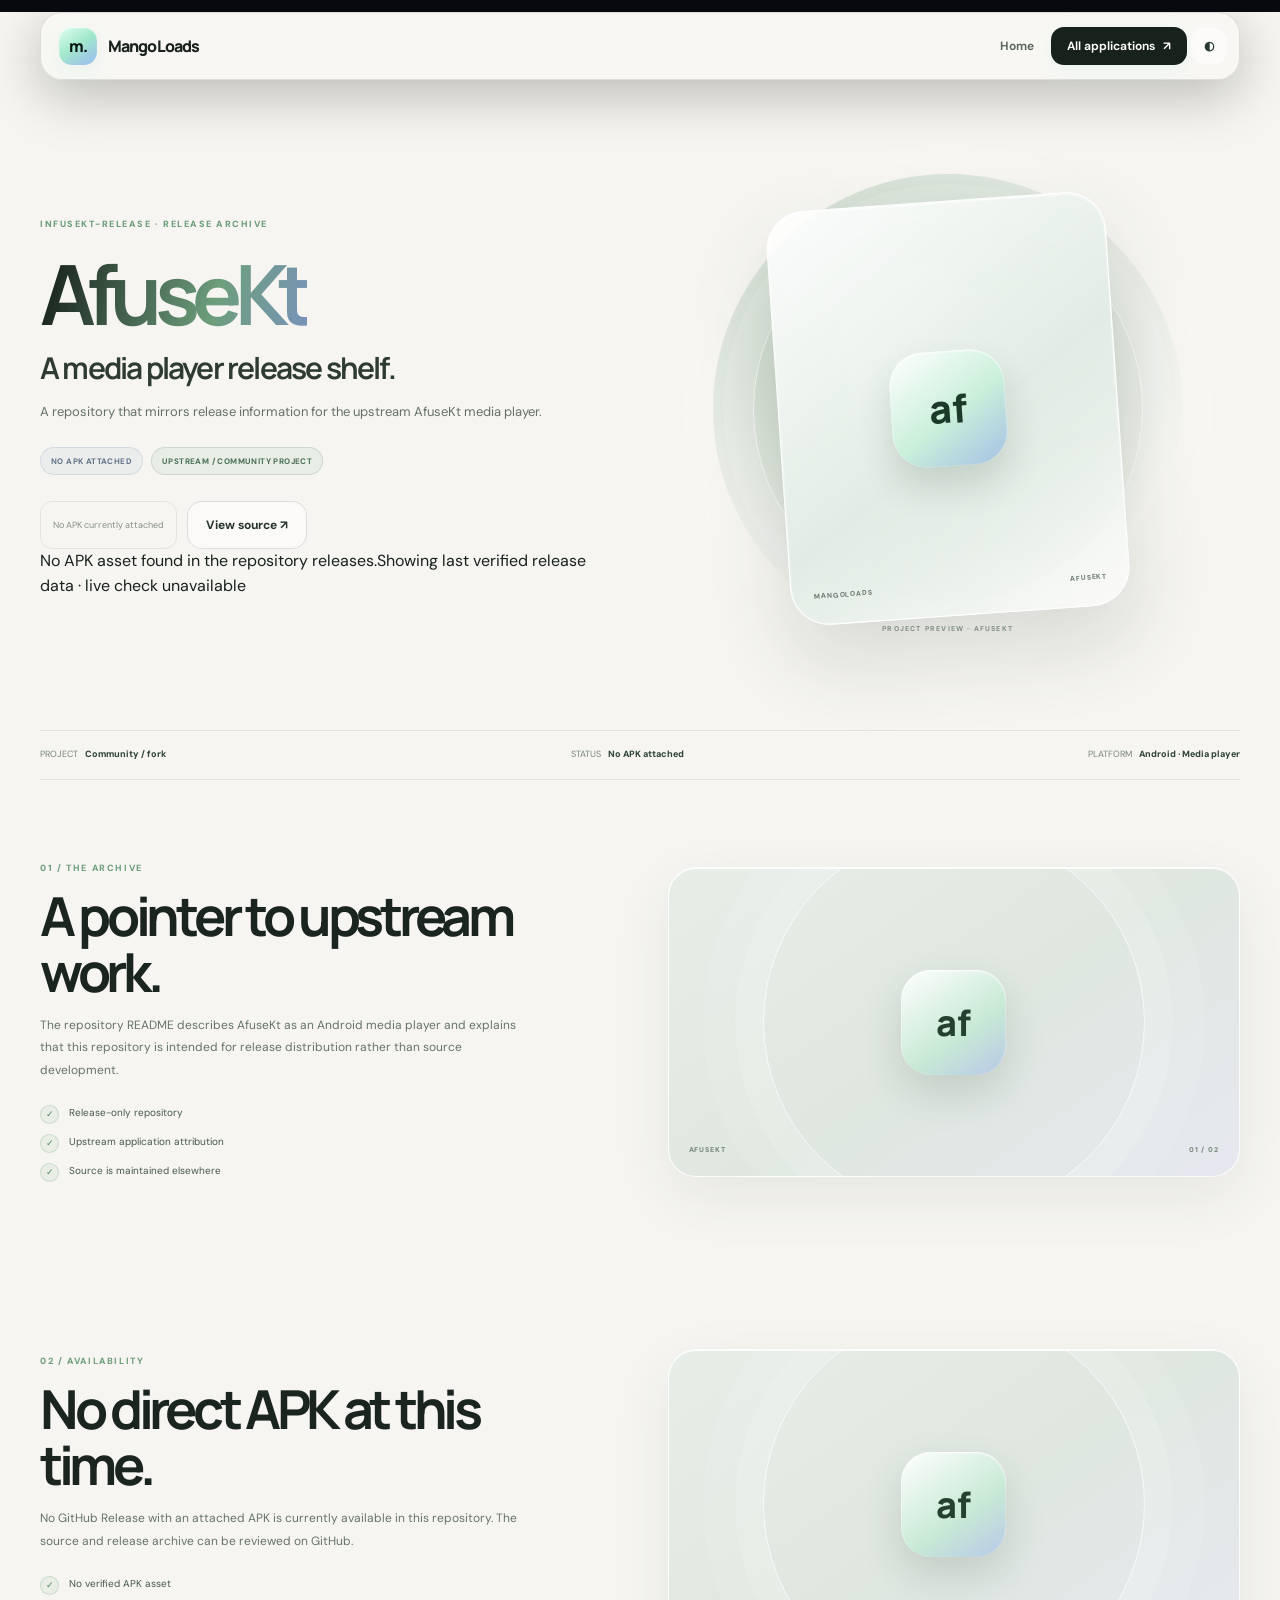
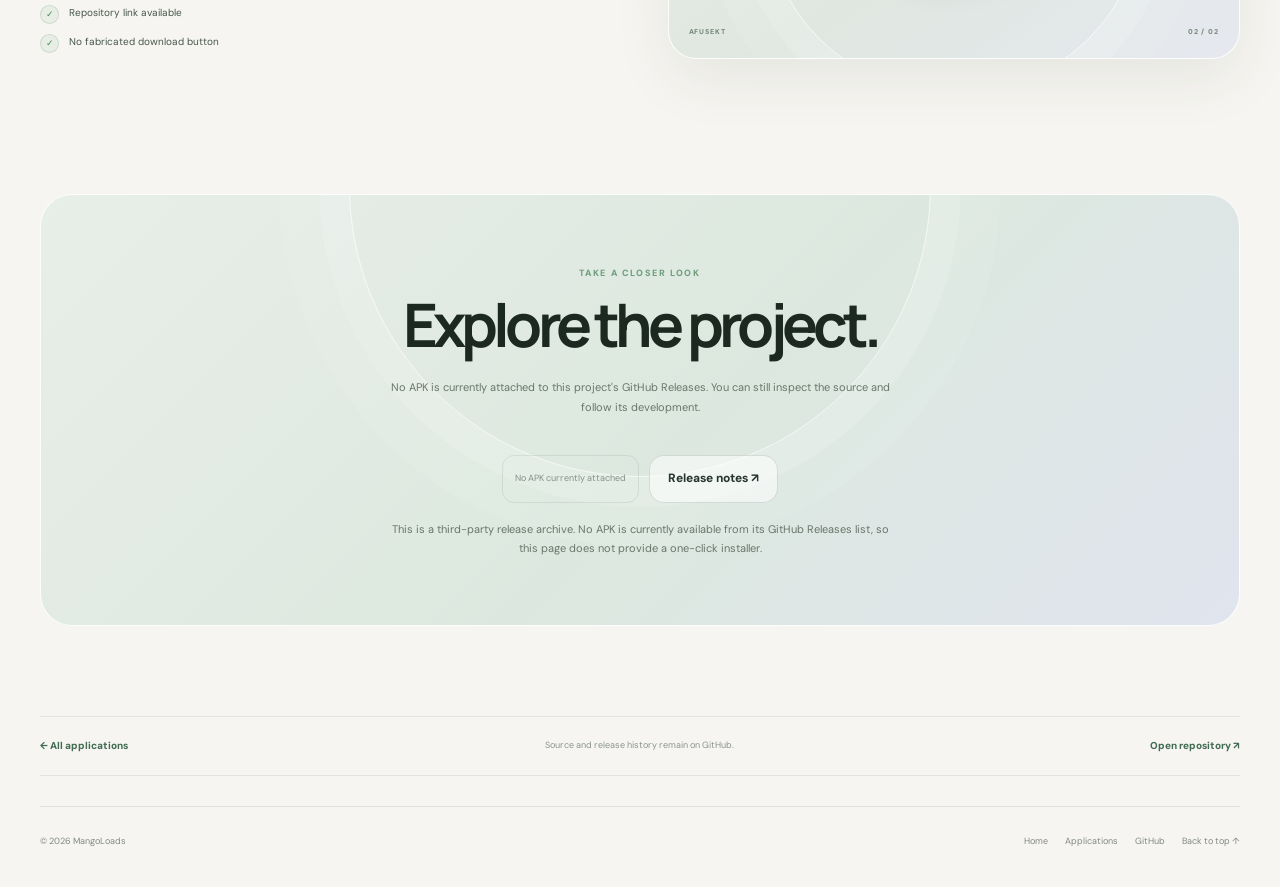
==== apps/afusekt/index.html @ df71a205 "Add dedicated AfuseKt product page" ====
<!doctype html>
<html lang="en">
<head>
  <meta charset="utf-8">
  <meta name="viewport" content="width=device-width, initial-scale=1, viewport-fit=cover">
  <meta name="theme-color" content="#f5f4f0">
  <meta name="description" content="A media player release shelf. This repository is a release-only archive; its README states that it does not contain application source code. No APK asset is currently attached to a GitHub Release in this repository.">
  <meta property="og:type" content="website">
  <meta property="og:title" content="AfuseKt — MangoLoads">
  <meta property="og:description" content="A media player release shelf.">
  <title>AfuseKt — MangoLoads</title>
  <link rel="icon" type="image/svg+xml" href="../../favicon.svg">
  <link rel="stylesheet" href="../../styles.css">
</head>
<body class="product-page" data-app="afusekt">
  <header class="topbar">
    <a class="brand" href="../../index.html" aria-label="MangoLoads home">
      <span class="brand-mark">m.</span><span class="brand-name">MangoLoads</span>
    </a>
    <nav class="nav" aria-label="Main navigation">
      <a href="../../index.html">Home</a>
      <a href="../../downloads.html" class="nav-cta">All applications <span aria-hidden="true">↗</span></a>
      <button class="theme-toggle" type="button" data-theme-toggle aria-label="Switch colour theme" title="Switch colour theme">◐</button>
    </nav>
  </header>

  <main class="container" id="top">
    <section class="product-hero" id="productHero" aria-live="polite">
      <div class="product-hero-copy">
        <div class="product-kicker">MANGOLOADS · APPLICATION</div>
        <h1>AfuseKt</h1>
        <p class="product-intro">Loading application details…</p>
      </div>
      <div class="product-hero-media"><div class="product-halo"></div><div class="product-art"><div class="product-art-symbol">af</div></div></div>
    </section>
    <div class="product-strip" id="productStrip"></div>
    <div id="productFeatures"></div>
    <section class="product-final" id="productFinal"><div class="kicker">MANGOLOADS</div><h2>Loading release details…</h2></section>
    <div class="product-more" id="productMore"></div>
  </main>

  <footer class="container footer">
    <span>© <span data-year></span> MangoLoads</span>
    <div class="footer-links"><a href="../../index.html">Home</a><a href="../../downloads.html">Applications</a><a href="https://github.com/Batmancpu" target="_blank" rel="noopener noreferrer">GitHub</a><a href="#top">Back to top ↑</a></div>
  </footer>
  <script src="../../site.js" defer></script>
  <script src="../../product-page.js" defer></script>
</body>
</html>
---- styles.css ----
@import url('https://fonts.googleapis.com/css2?family=DM+Sans:wght@400;500;600;700&family=Manrope:wght@400;500;600;700;800&display=swap');

:root {
  color-scheme: dark;
  --bg: #080a0f;
  --bg-2: #0c1018;
  --surface: rgba(255,255,255,.055);
  --surface-2: rgba(255,255,255,.085);
  --surface-3: rgba(255,255,255,.12);
  --stroke: rgba(255,255,255,.13);
  --stroke-soft: rgba(255,255,255,.075);
  --text: #f4f5f7;
  --muted: #a1a8b5;
  --subtle: #748092;
  --mint: #a8ebcf;
  --mint-2: #d6f8e9;
  --blue: #a8c3ff;
  --orange: #f3be83;
  --danger: #ffbdad;
  --radius: 28px;
  --max: 1200px;
  --shadow: 0 30px 100px rgba(0,0,0,.35);
  font-family: "DM Sans", -apple-system, BlinkMacSystemFont, "Segoe UI", sans-serif;
}
* { box-sizing: border-box; }
html { scroll-behavior: smooth; scroll-padding-top: 100px; background: var(--bg); }
body {
  margin: 0; min-width: 320px; color: var(--text); line-height: 1.55;
  background:
    radial-gradient(900px 720px at 85% -12%, rgba(104,131,210,.16), transparent 70%),
    radial-gradient(900px 620px at -18% 24%, rgba(98,198,164,.105), transparent 68%),
    radial-gradient(500px 450px at 94% 75%, rgba(139,104,185,.075), transparent 74%),
    linear-gradient(180deg,#090c13 0%,#080a0f 54%,#0b0e15 100%);
  -webkit-font-smoothing: antialiased; overflow-x: hidden;
}
body::before {
  content:""; position:fixed; inset:0; pointer-events:none; z-index:-1; opacity:.18;
  background-image:linear-gradient(rgba(255,255,255,.026) 1px,transparent 1px),linear-gradient(90deg,rgba(255,255,255,.026) 1px,transparent 1px);
  background-size:80px 80px; mask-image:linear-gradient(to bottom,#000,transparent 76%);
}
a { color:inherit; text-decoration:none; }
button,input { font:inherit; }
button { color:inherit; }
img { display:block; max-width:100%; }
.container { width:min(var(--max),calc(100% - 64px)); margin-inline:auto; }
.display, h1, h2, h3, .brand, .stat-number { font-family:"Manrope","DM Sans",sans-serif; }
.topbar {
  position:sticky; top:12px; z-index:30; width:min(var(--max),calc(100% - 32px)); min-height:68px;
  margin:12px auto 0; padding:10px 12px 10px 18px; display:flex; align-items:center; justify-content:space-between; gap:20px;
  border:1px solid rgba(255,255,255,.15); border-radius:22px;
  background:rgba(12,15,22,.74); backdrop-filter:blur(28px) saturate(155%); -webkit-backdrop-filter:blur(28px) saturate(155%);
  box-shadow:0 14px 55px rgba(0,0,0,.25);
}
.brand { display:inline-flex; align-items:center; gap:11px; min-width:0; font-weight:800; letter-spacing:-.055em; }
.brand-mark {
  display:grid; place-items:center; width:38px; height:38px; border-radius:13px; color:#0a1712; font-size:16px; font-weight:900;
  background:linear-gradient(145deg,#e3fff2 0%,#a1e8ca 48%,#9bb8f5 100%);
  box-shadow:inset 0 1px 1px rgba(255,255,255,.9),0 7px 23px rgba(130,221,186,.16);
}
.brand-name { font-size:16px; white-space:nowrap; }
.brand-name span { color:var(--muted); font:500 11px "DM Sans",sans-serif; letter-spacing:.02em; margin-left:4px; }
.nav { display:flex; align-items:center; gap:4px; }
.nav a,.nav button {
  display:inline-flex; align-items:center; justify-content:center; gap:8px; border:0; background:transparent;
  color:#aeb5c2; padding:10px 13px; border-radius:13px; font-size:12px; font-weight:650; cursor:pointer; transition:.2s ease;
}
.nav a:hover,.nav button:hover { color:var(--text); background:rgba(255,255,255,.07); }
.nav .nav-cta { color:#09140f; background:linear-gradient(120deg,#d6f9e7,#a5dcf2); padding-inline:16px; box-shadow:0 6px 20px rgba(139,221,192,.13); }
.nav .nav-cta:hover { color:#07110d; filter:brightness(1.06); }
.nav svg,.button svg { width:15px; height:15px; flex:0 0 auto; }
.menu-toggle { display:none !important; }

.eyebrow { display:inline-flex; align-items:center; gap:10px; color:#c5f4df; font-size:10px; font-weight:750; letter-spacing:.18em; text-transform:uppercase; }
.eyebrow::before { content:""; width:7px; height:7px; border-radius:50%; background:#a8ebcf; box-shadow:0 0 18px rgba(168,235,207,.8); }
.hero { display:grid; grid-template-columns:1fr .92fr; gap:35px; align-items:center; padding:116px 0 78px; min-height:660px; }
.hero-copy { position:relative; z-index:2; }
.hero h1 { margin:22px 0 22px; max-width:760px; font-size:clamp(58px,7.1vw,96px); line-height:.99; letter-spacing:-.082em; font-weight:700; }
.gradient-text { color:transparent; background:linear-gradient(105deg,#f5f8fa 2%,#c4f4dc 48%,#a7bfff 93%); -webkit-background-clip:text; background-clip:text; }
.hero-lede { max-width:560px; margin:0; color:var(--muted); font-size:clamp(15px,1.4vw,18px); line-height:1.8; }
.hero-lede strong { color:#eef4f2; font-weight:650; }
.hero-actions { display:flex; flex-wrap:wrap; gap:11px; margin-top:30px; }
.button {
  display:inline-flex; align-items:center; justify-content:center; gap:10px; min-height:48px; padding:0 18px;
  border:1px solid var(--stroke); border-radius:15px; color:var(--text); background:rgba(255,255,255,.055);
  font-size:12px; font-weight:750; transition:transform .22s ease,background .22s ease,border-color .22s ease,filter .22s ease;
}
.button:hover { transform:translateY(-2px); background:rgba(255,255,255,.105); border-color:rgba(255,255,255,.23); }
.button.primary { color:#0a1712; border-color:transparent; background:linear-gradient(120deg,#d8f8e8,#a5dff1); box-shadow:0 9px 30px rgba(134,224,191,.15); }
.button.primary:hover { filter:brightness(1.06); color:#07120d; }
.button.subtle { background:transparent; }
.hero-footnote { display:flex; align-items:center; flex-wrap:wrap; gap:12px; margin-top:32px; color:var(--subtle); font-size:10px; letter-spacing:.015em; }
.hero-footnote i { width:3px; height:3px; border-radius:50%; background:#758397; }

.hero-stage { position:relative; min-height:485px; display:grid; place-items:center; isolation:isolate; perspective:1000px; }
.stage-glow { position:absolute; width:430px; height:430px; border-radius:50%; filter:blur(3px); background:radial-gradient(circle at 38% 34%,rgba(207,255,236,.35),rgba(113,168,218,.16) 38%,rgba(96,111,201,.03) 70%,transparent 76%); }
.stage-glow::after { content:""; position:absolute; inset:60px; border-radius:50%; border:1px solid rgba(211,255,237,.11); box-shadow:0 0 0 35px rgba(211,255,237,.025),0 0 0 70px rgba(211,255,237,.018); }
.device {
  position:relative; width:270px; height:430px; border-radius:39px; padding:9px; transform:rotateY(-13deg) rotateX(4deg) rotateZ(-4deg);
  border:1px solid rgba(255,255,255,.34); background:linear-gradient(145deg,rgba(255,255,255,.34),rgba(255,255,255,.055) 36%,rgba(154,188,239,.14));
  box-shadow:inset 0 1px 1px rgba(255,255,255,.55),inset 0 -1px 2px rgba(255,255,255,.08),0 35px 85px rgba(0,0,0,.47),0 0 65px rgba(131,193,190,.12);
  backdrop-filter:blur(22px); -webkit-backdrop-filter:blur(22px);
  animation:device-float 9s ease-in-out infinite;
}
.device::before { content:""; position:absolute; inset:1px; border-radius:38px; background:linear-gradient(118deg,rgba(255,255,255,.26),transparent 25%,transparent 70%,rgba(167,196,255,.14)); pointer-events:none; }
.device-screen {
  position:relative; height:100%; overflow:hidden; padding:26px 16px 17px; border-radius:31px;
  background:linear-gradient(155deg,rgba(17,26,31,.96),rgba(12,17,27,.96) 55%,rgba(16,27,37,.96));
  border:1px solid rgba(255,255,255,.11);
}
.device-island { position:absolute; top:9px; left:50%; translate:-50% 0; width:74px; height:18px; border-radius:20px; background:#05080c; box-shadow:inset 0 1px 2px rgba(255,255,255,.1); }
.device-status { display:flex; justify-content:space-between; color:#b6c5bf; font-size:8px; font-weight:700; margin-top:4px; }
.app-top { display:flex; align-items:center; justify-content:space-between; margin-top:19px; }
.app-wordmark { display:flex; align-items:center; gap:7px; color:#ecf8f2; font:800 12px "Manrope",sans-serif; letter-spacing:-.04em; }
.app-wordmark i { width:22px; height:22px; display:grid; place-items:center; border-radius:7px; background:linear-gradient(135deg,#c9f5df,#7dbda9); color:#102019; font-style:normal; font-size:10px; }
.app-avatar { width:23px; height:23px; border:1px solid rgba(255,255,255,.25); border-radius:50%; background:linear-gradient(135deg,#c2e7d6,#7a8bb7); }
.app-date { margin-top:22px; color:#91d9ba; font-size:7px; font-weight:800; letter-spacing:.16em; text-transform:uppercase; }
.app-headline { max-width:210px; margin-top:7px; color:#f3f6f5; font:700 25px/1.07 "Manrope",sans-serif; letter-spacing:-.065em; }
.app-subline { margin-top:9px; color:#9eabb4; font-size:8px; }
.app-tabs { display:flex; gap:6px; margin-top:17px; border-bottom:1px solid rgba(255,255,255,.10); padding-bottom:10px; }
.app-tabs span { padding:5px 8px; border-radius:7px; color:#839197; font-size:7px; }
.app-tabs span:first-child { color:#d4f6e5; background:rgba(140,222,184,.12); }
.story { display:flex; gap:10px; margin-top:13px; padding:9px; border:1px solid rgba(255,255,255,.075); border-radius:12px; background:rgba(255,255,255,.035); }
.story-art { width:56px; height:54px; flex:0 0 56px; border-radius:8px; background:linear-gradient(145deg,#b2e9d2,#6589b8); position:relative; overflow:hidden; }
.story-art::before { content:""; position:absolute; width:80px; height:80px; border-radius:50%; border:8px solid rgba(255,255,255,.23); left:13px; top:6px; }
.story-art.blue { background:linear-gradient(145deg,#9bb8f2,#3c526e); }
.story-art.ochre { background:linear-gradient(145deg,#f1c38c,#926a53); }
.story-content { flex:1; min-width:0; padding-top:2px; }
.story-tag { color:#96d7b7; font-size:6px; font-weight:800; letter-spacing:.12em; text-transform:uppercase; }
.story-line { height:5px; width:95%; margin-top:8px; border-radius:8px; background:rgba(255,255,255,.36); }
.story-line.sm { width:62%; margin-top:5px; background:rgba(255,255,255,.14); }
.app-bottom { position:absolute; bottom:13px; left:16px; right:16px; display:flex; justify-content:space-around; padding:9px 4px; border:1px solid rgba(255,255,255,.13); border-radius:15px; background:rgba(255,255,255,.075); backdrop-filter:blur(16px); }
.app-bottom span { width:16px; height:4px; border-radius:10px; background:rgba(255,255,255,.3); }
.app-bottom span:first-child { background:#b9f3d6; width:21px; }
.floating-glass {
  position:absolute; border:1px solid rgba(255,255,255,.2); border-radius:20px;
  background:linear-gradient(145deg,rgba(255,255,255,.18),rgba(255,255,255,.045) 60%,rgba(152,182,240,.08));
  backdrop-filter:blur(24px) saturate(150%); -webkit-backdrop-filter:blur(24px) saturate(150%);
  box-shadow:inset 0 1px 1px rgba(255,255,255,.32),0 20px 55px rgba(0,0,0,.28);
}
.float-card { top:78px; right:0; width:150px; padding:15px; transform:rotate(8deg); animation:float-slow 8s ease-in-out infinite; }
.float-label { color:#c5f4df; font-size:8px; font-weight:800; letter-spacing:.14em; text-transform:uppercase; }
.float-card b { display:block; margin-top:10px; font:700 16px "Manrope",sans-serif; letter-spacing:-.05em; }
.float-card small { display:block; color:#a6b0bd; font-size:8px; margin-top:4px; }
.float-orbs { display:flex; gap:5px; margin-top:14px; }
.float-orbs i { width:22px; height:22px; border-radius:8px; background:linear-gradient(145deg,#e1fff1,#77bda7); box-shadow:inset 0 1px 1px white; }
.float-orbs i:nth-child(2) { background:linear-gradient(145deg,#e3eaff,#829cdb); }
.float-orbs i:nth-child(3) { background:linear-gradient(145deg,#ffe2c1,#ce9b71); }
.float-chip { bottom:64px; left:0; padding:13px 15px; transform:rotate(-9deg); display:flex; align-items:center; gap:10px; animation:float-slow 9s ease-in-out infinite reverse; }
.float-chip i { width:28px; height:28px; display:grid; place-items:center; border-radius:10px; background:linear-gradient(135deg,#d7f9e7,#9fc0f1); color:#0a1712; font-style:normal; font-size:12px; }
.float-chip span { display:block; color:#ecf5f0; font-size:9px; font-weight:750; }
.float-chip small { display:block; color:#9eaab9; font-size:7px; margin-top:2px; }
@keyframes device-float { 0%,100%{translate:0 0;transform:rotateY(-13deg) rotateX(4deg) rotateZ(-4deg)} 50%{translate:0 -12px;transform:rotateY(-10deg) rotateX(2deg) rotateZ(-2deg)} }
@keyframes float-slow { 0%,100%{translate:0 0} 50%{translate:0 -10px} }

.proof-strip { display:grid; grid-template-columns:repeat(4,1fr); gap:10px; padding:18px 0 92px; border-top:1px solid var(--stroke-soft); }
.proof { padding:14px 17px; border-right:1px solid var(--stroke-soft); }
.proof:last-child { border-right:0; }
.proof strong { display:block; font:700 25px "Manrope",sans-serif; letter-spacing:-.065em; }
.proof span { display:block; color:var(--subtle); margin-top:4px; font-size:10px; }

.section { margin:0 0 112px; }
.section-head { display:flex; align-items:end; justify-content:space-between; gap:28px; margin-bottom:28px; }
.kicker { color:#a7e9cb; font-size:9px; font-weight:800; letter-spacing:.18em; text-transform:uppercase; }
.section h2 { margin:9px 0 0; font-size:clamp(32px,4.2vw,50px); line-height:1.05; letter-spacing:-.07em; font-weight:700; }
.section-intro { max-width:430px; color:var(--muted); margin:0; font-size:12px; line-height:1.8; }

.feature-panel {
  position:relative; overflow:hidden; display:grid; grid-template-columns:1fr .94fr; align-items:center; gap:35px;
  padding:clamp(28px,4.5vw,54px); min-height:380px; border:1px solid rgba(189,244,219,.19); border-radius:32px;
  background:radial-gradient(550px 300px at 84% 10%,rgba(91,174,151,.17),transparent 72%),linear-gradient(140deg,rgba(255,255,255,.075),rgba(255,255,255,.022));
  box-shadow:var(--shadow); backdrop-filter:blur(25px); -webkit-backdrop-filter:blur(25px);
}
.feature-panel::after { content:""; position:absolute; right:-190px; bottom:-360px; width:560px; height:560px; border-radius:50%; border:1px solid rgba(198,249,229,.13); box-shadow:0 0 0 38px rgba(198,249,229,.022),0 0 0 80px rgba(198,249,229,.016); pointer-events:none; }
.feature-content { position:relative; z-index:1; }
.pill { display:inline-flex; align-items:center; gap:8px; padding:7px 10px; border:1px solid rgba(164,237,203,.2); border-radius:99px; color:#c7f5df; background:rgba(164,237,203,.09); font-size:9px; font-weight:800; letter-spacing:.1em; text-transform:uppercase; }
.feature-content h3 { margin:19px 0 10px; font:700 clamp(38px,5vw,58px)/.98 "Manrope",sans-serif; letter-spacing:-.08em; }
.feature-content p { max-width:500px; color:var(--muted); font-size:13px; line-height:1.85; }
.feature-points { display:flex; flex-wrap:wrap; gap:8px; margin:20px 0 24px; }
.feature-points span { padding:7px 9px; border:1px solid var(--stroke-soft); border-radius:9px; color:#c0c9d4; background:rgba(255,255,255,.035); font-size:9px; }
.feature-visual { position:relative; display:grid; place-items:center; min-height:280px; }
.news-window {
  position:relative; width:min(350px,100%); min-height:240px; padding:19px; border:1px solid rgba(255,255,255,.21);
  border-radius:22px; background:linear-gradient(145deg,rgba(245,255,249,.16),rgba(255,255,255,.045) 55%,rgba(144,174,239,.08));
  box-shadow:inset 0 1px 1px rgba(255,255,255,.35),0 27px 65px rgba(0,0,0,.28); backdrop-filter:blur(26px) saturate(160%);
  transform:rotate(4deg);
}
.news-window::before { content:""; position:absolute; inset:1px; border-radius:21px; pointer-events:none; background:linear-gradient(125deg,rgba(255,255,255,.18),transparent 32%); }
.news-window-top { position:relative; display:flex; align-items:center; justify-content:space-between; color:#e9f6ef; font:750 10px "Manrope",sans-serif; }
.news-window-top span { color:#9cdec0; font-size:8px; letter-spacing:.12em; text-transform:uppercase; }
.news-window-head { margin-top:25px; font:700 26px/1.05 "Manrope",sans-serif; letter-spacing:-.06em; }
.news-window-sub { margin-top:7px; color:#9eabb5; font-size:8px; }
.news-entry { display:flex; gap:10px; align-items:center; margin-top:17px; padding-top:12px; border-top:1px solid rgba(255,255,255,.1); }
.news-entry-art { width:54px; height:47px; flex:0 0 auto; border-radius:10px; background:linear-gradient(145deg,#c1edd6,#6488ad); }
.news-entry-art.b { background:linear-gradient(145deg,#c6d7ff,#667aaf); }
.news-entry-copy { flex:1; }
.news-entry-copy b { display:block; width:95%; height:6px; border-radius:6px; background:rgba(255,255,255,.35); }
.news-entry-copy b + b { width:62%; margin-top:6px; background:rgba(255,255,255,.16); }
.news-window-foot { display:flex; justify-content:space-between; color:#91a09c; margin-top:15px; font-size:7px; }

.project-toolbar { display:flex; justify-content:space-between; align-items:center; gap:16px; margin:0 0 18px; }
.filter-row { display:flex; flex-wrap:wrap; gap:7px; }
.filter {
  min-height:34px; padding:0 12px; border:1px solid var(--stroke-soft); border-radius:99px; color:var(--muted);
  background:rgba(255,255,255,.025); font-size:10px; font-weight:700; cursor:pointer; transition:.2s ease;
}
.filter:hover { color:var(--text); border-color:var(--stroke); }
.filter.active { color:#d2f8e5; background:rgba(166,237,202,.12); border-color:rgba(166,237,202,.28); }
.search { position:relative; width:min(260px,100%); }
.search svg { position:absolute; left:12px; top:50%; translate:0 -50%; width:14px; height:14px; color:var(--subtle); }
.search input { width:100%; height:36px; padding:0 12px 0 35px; border:1px solid var(--stroke-soft); border-radius:12px; outline:none; background:rgba(255,255,255,.035); color:var(--text); font-size:10px; }
.search input:focus { border-color:rgba(166,237,202,.45); box-shadow:0 0 0 3px rgba(166,237,202,.07); }
.search input::placeholder { color:#778294; }
.projects-grid { display:grid; grid-template-columns:repeat(3,minmax(0,1fr)); gap:13px; }
.project-card {
  min-width:0; overflow:hidden; border:1px solid var(--stroke-soft); border-radius:22px; background:linear-gradient(145deg,rgba(255,255,255,.06),rgba(255,255,255,.023));
  box-shadow:0 17px 48px rgba(0,0,0,.14); transition:transform .25s ease,border-color .25s ease,background .25s ease;
}
.project-card:hover { transform:translateY(-5px); border-color:rgba(202,243,224,.23); background:linear-gradient(145deg,rgba(255,255,255,.09),rgba(255,255,255,.03)); }
.project-media { position:relative; height:175px; overflow:hidden; background:radial-gradient(240px 150px at 70% 20%,rgba(147,194,177,.2),transparent 80%),linear-gradient(135deg,#17232a,#111722); }
.project-media img { width:100%; height:100%; object-fit:cover; object-position:center 23%; opacity:.88; transition:transform .5s ease,opacity .35s ease; }
.project-card:hover .project-media img { transform:scale(1.035); opacity:1; }
.project-media::after { content:""; position:absolute; inset:0; pointer-events:none; background:linear-gradient(180deg,rgba(8,10,15,.05),rgba(8,10,15,.35)); }
.project-media.clean { display:grid; place-items:center; }
.project-symbol { display:grid; place-items:center; width:88px; height:88px; border-radius:28px; font:800 28px "Manrope",sans-serif; color:#0a1712; background:linear-gradient(145deg,#e0fff0,#8bd4bd 56%,#9ab8f2); box-shadow:inset 0 1px 2px rgba(255,255,255,.8),0 18px 48px rgba(0,0,0,.3); transform:rotate(-8deg); }
.project-media.clean.blue .project-symbol { background:linear-gradient(145deg,#e0eaff,#a5bff3 58%,#c8d7ff); }
.project-media.clean.amber .project-symbol { background:linear-gradient(145deg,#fff0cb,#efbd7e 56%,#e99f8a); }
.project-media.clean.violet .project-symbol { background:linear-gradient(145deg,#f1e5ff,#b7a7ed 56%,#8396d1); }
.project-media.clean::before { content:""; position:absolute; width:170px; height:170px; border-radius:50%; border:1px solid rgba(255,255,255,.15); box-shadow:0 0 0 24px rgba(255,255,255,.035); }
.project-body { padding:18px 18px 16px; }
.project-meta { display:flex; justify-content:space-between; align-items:center; gap:10px; color:var(--subtle); font-size:8px; font-weight:800; letter-spacing:.1em; text-transform:uppercase; }
.project-type { padding:5px 8px; border:1px solid var(--stroke-soft); border-radius:99px; color:#b8c3d1; background:rgba(255,255,255,.035); font-size:8px; letter-spacing:.025em; white-space:nowrap; }
.project-type.original { color:#baf0d5; border-color:rgba(156,224,190,.2); background:rgba(156,224,190,.075); }
.project-body h3 { margin:10px 0 7px; font:700 19px "Manrope",sans-serif; letter-spacing:-.055em; }
.project-body p { min-height:58px; margin:0; color:var(--muted); font-size:10px; line-height:1.75; }
.project-bottom { display:flex; justify-content:space-between; align-items:center; gap:12px; padding-top:13px; margin-top:14px; border-top:1px solid var(--stroke-soft); }
.project-bottom a { color:#d4eee1; font-size:10px; font-weight:750; }
.project-bottom a:hover { color:#baf0d5; }
.project-bottom .source-link { color:var(--subtle); font-weight:600; }
.empty-state { display:none; padding:36px; text-align:center; border:1px dashed var(--stroke); border-radius:18px; color:var(--muted); font-size:12px; }

.download-callout { position:relative; overflow:hidden; padding:clamp(28px,5vw,56px); border:1px solid rgba(190,238,218,.2); border-radius:30px; background:radial-gradient(650px 330px at 85% 0%,rgba(95,175,147,.16),transparent 68%),linear-gradient(120deg,rgba(255,255,255,.075),rgba(255,255,255,.025)); }
.download-callout::after { content:""; position:absolute; width:250px; height:250px; right:8%; top:-155px; border:1px solid rgba(212,252,235,.19); border-radius:50%; box-shadow:0 0 0 23px rgba(212,252,235,.03),0 0 0 50px rgba(212,252,235,.018); }
.download-callout-inner { position:relative; z-index:1; display:flex; align-items:center; justify-content:space-between; gap:24px; }
.download-callout h2 { max-width:620px; margin:10px 0 10px; font:700 clamp(32px,4.4vw,51px)/1.02 "Manrope",sans-serif; letter-spacing:-.075em; }
.download-callout p { max-width:550px; margin:0; color:var(--muted); font-size:12px; line-height:1.8; }
.callout-actions { display:flex; flex-wrap:wrap; gap:9px; }

.principles { display:grid; grid-template-columns:repeat(3,1fr); gap:12px; }
.principle { padding:23px; border:1px solid var(--stroke-soft); border-radius:20px; background:rgba(255,255,255,.028); }
.principle-icon { display:grid; place-items:center; width:35px; height:35px; margin-bottom:16px; border:1px solid rgba(169,236,206,.17); border-radius:12px; color:#c4f2dc; background:rgba(169,236,206,.085); }
.principle h3 { margin:0 0 8px; font:700 14px "Manrope",sans-serif; letter-spacing:-.03em; }
.principle p { margin:0; color:var(--muted); font-size:10px; line-height:1.8; }

.about-card { display:flex; align-items:center; justify-content:space-between; gap:22px; padding:24px; border:1px solid var(--stroke); border-radius:22px; background:linear-gradient(125deg,rgba(255,255,255,.06),rgba(255,255,255,.02)); }
.about-person { display:flex; align-items:center; gap:15px; }
.avatar { width:52px; height:52px; border:1px solid var(--stroke); border-radius:17px; }
.about-person h3 { margin:0; font:700 16px "Manrope",sans-serif; letter-spacing:-.04em; }
.about-person p { margin:4px 0 0; color:var(--muted); font-size:10px; }

.footer { display:flex; align-items:center; justify-content:space-between; gap:20px; padding:28px 0 38px; border-top:1px solid var(--stroke-soft); color:var(--subtle); font-size:9px; }
.footer-links { display:flex; gap:17px; flex-wrap:wrap; }
.footer a:hover { color:var(--text); }
.notice { border:1px solid rgba(238,192,136,.22); border-radius:16px; padding:14px 16px; color:#c5b5a2; background:rgba(238,192,136,.06); font-size:10px; line-height:1.7; }
.fade-up { opacity:0; transform:translateY(18px); transition:opacity .65s ease,transform .65s cubic-bezier(.2,.7,.2,1); }
.fade-up.visible { opacity:1; transform:translateY(0); }
.page-hero { padding:92px 0 48px; }
.page-hero h1 { max-width:880px; margin:18px 0 15px; font:700 clamp(48px,6.5vw,82px)/.99 "Manrope",sans-serif; letter-spacing:-.08em; }
.page-hero p { max-width:670px; margin:0; color:var(--muted); font-size:15px; line-height:1.8; }
.page-meta { display:flex; gap:10px; flex-wrap:wrap; margin-top:23px; }
.meta-pill { border:1px solid var(--stroke-soft); border-radius:99px; padding:7px 10px; color:#b6c0cf; background:rgba(255,255,255,.035); font-size:9px; font-weight:750; }
.download-tools { display:flex; justify-content:space-between; align-items:center; gap:16px; margin:15px 0 19px; }
.download-grid { display:grid; grid-template-columns:repeat(2,minmax(0,1fr)); gap:13px; }
.download-card { position:relative; min-width:0; overflow:hidden; padding:21px; border:1px solid var(--stroke-soft); border-radius:22px; background:linear-gradient(145deg,rgba(255,255,255,.065),rgba(255,255,255,.025)); box-shadow:0 16px 42px rgba(0,0,0,.13); transition:transform .22s ease,border-color .22s ease; }
.download-card:hover { transform:translateY(-3px); border-color:rgba(204,240,222,.22); }
.download-head { display:flex; align-items:flex-start; gap:13px; }
.download-icon { display:grid; place-items:center; flex:0 0 48px; width:48px; height:48px; overflow:hidden; border:1px solid rgba(255,255,255,.2); border-radius:15px; color:#0b1711; background:linear-gradient(145deg,#dfffee,#89d2b6 60%,#9bb8f2); font:800 16px "Manrope",sans-serif; }
.download-icon img { width:100%; height:100%; object-fit:cover; }
.download-heading { min-width:0; flex:1; }
.download-heading h2 { margin:0; font:700 19px/1.15 "Manrope",sans-serif; letter-spacing:-.055em; }
.download-heading p { margin:4px 0 0; color:var(--muted); font-size:9px; line-height:1.55; }
.release-badge { padding:6px 8px; border:1px solid var(--stroke-soft); border-radius:99px; color:#b8c3d2; background:rgba(255,255,255,.035); font-size:8px; font-weight:800; letter-spacing:.06em; text-transform:uppercase; white-space:nowrap; }
.release-badge.preview { color:#f2c99e; border-color:rgba(238,192,136,.22); background:rgba(238,192,136,.08); }
.release-badge.stable { color:#b9f0d5; border-color:rgba(156,224,190,.2); background:rgba(156,224,190,.075); }
.download-description { min-height:50px; margin:16px 0 14px; color:var(--muted); font-size:10px; line-height:1.75; }
.release-info { display:flex; flex-wrap:wrap; gap:7px 12px; padding:11px 0; border-top:1px solid var(--stroke-soft); border-bottom:1px solid var(--stroke-soft); color:var(--subtle); font-size:8px; }
.release-info strong { color:#d4e0dc; font-weight:700; }
.download-actions { display:flex; align-items:center; gap:9px; margin-top:15px; }
.download-actions .button { min-height:39px; padding-inline:13px; border-radius:12px; font-size:10px; }
.download-actions .button svg { width:13px; height:13px; }
.text-link { color:#bddecf; font-size:9px; font-weight:700; }
.text-link:hover { color:#dcf8e8; }
.download-unavailable { display:inline-flex; align-items:center; min-height:39px; padding:0 12px; border:1px solid var(--stroke-soft); border-radius:12px; color:var(--subtle); font-size:9px; }
.download-disclaimer { margin:18px 0 70px; }
.data-status { color:var(--subtle); font-size:9px; }
.no-results { display:none; padding:40px; text-align:center; border:1px dashed var(--stroke); border-radius:20px; color:var(--muted); }

.theme-toggle { display:inline-flex; align-items:center; justify-content:center; width:36px; height:36px; border:1px solid var(--stroke-soft); border-radius:12px; background:rgba(255,255,255,.045); color:#d4e9df; cursor:pointer; }
body.light {
  color-scheme:light; --bg:#eef2f5; --bg-2:#f4f6f8; --text:#17232d; --muted:#586878; --subtle:#738193;
  --surface:rgba(255,255,255,.5); --surface-2:rgba(255,255,255,.7); --stroke:rgba(34,50,66,.14); --stroke-soft:rgba(34,50,66,.09); --shadow:0 28px 80px rgba(35,56,75,.12);
  background:radial-gradient(850px 680px at 85% -12%,rgba(117,157,221,.18),transparent 68%),radial-gradient(850px 600px at -18% 24%,rgba(103,199,164,.15),transparent 68%),linear-gradient(180deg,#f4f7f8,#eaf0f3);
}
body.light::before { opacity:.38; background-image:linear-gradient(rgba(34,50,66,.045) 1px,transparent 1px),linear-gradient(90deg,rgba(34,50,66,.045) 1px,transparent 1px); }
body.light .topbar { background:rgba(247,250,252,.78); }
body.light .hero-lede strong { color:#263b49; }
body.light .gradient-text { background-image:linear-gradient(105deg,#18242d 2%,#398367 48%,#5479bd 93%); }
body.light .feature-panel,body.light .project-card,body.light .principle,body.light .about-card,body.light .download-card,body.light .download-callout { background:linear-gradient(140deg,rgba(255,255,255,.78),rgba(255,255,255,.38)); }
body.light .feature-content p,body.light .project-body p,body.light .download-description { color:#586878; }
body.light .project-body h3,body.light .principle h3,body.light .download-heading h2,body.light .about-person h3 { color:#17232d; }
body.light .project-bottom a,body.light .text-link { color:#3b7460; }
body.light .project-bottom .source-link { color:#738193; }
body.light .project-type { color:#586878; }
body.light .project-type.original { color:#36715a; }
body.light .filter { color:#586878; }
body.light .filter.active { color:#286448; }
body.light .search input { color:#17232d; background:rgba(255,255,255,.65); }
body.light .button { color:#17232d; background:rgba(255,255,255,.57); }
body.light .button.primary { color:#0a1712; }
body.light .device-screen { background:linear-gradient(155deg,#1b2a2c,#111c27 55%,#182c39); }
body.light .nav a { color:#586878; }
body.light .nav .nav-cta { color:#0a1712; }
body.light .pill { color:#36715a; }
body.light .kicker { color:#3e8068; }
body.light .eyebrow { color:#35765c; }
body.light .notice { color:#775f45; }
body.light .download-heading p { color:#586878; }
body.light .release-info strong { color:#263b49; }
body.light .release-badge.stable { color:#36715a; }

@media (max-width: 920px) {
  .hero { grid-template-columns:1fr .8fr; gap:8px; min-height:600px; }
  .hero h1 { font-size:clamp(55px,7.7vw,79px); }
  .hero-stage { min-height:420px; }
  .device { width:235px; height:390px; }
  .float-card { right:-7px; }
  .projects-grid { grid-template-columns:repeat(2,minmax(0,1fr)); }
  .feature-panel { grid-template-columns:1fr .8fr; }
}
@media (max-width: 680px) {
  html { scroll-padding-top:82px; }
  .container { width:calc(100% - 34px); }
  .topbar { top:7px; width:calc(100% - 16px); min-height:58px; margin-top:7px; padding:8px 9px 8px 12px; border-radius:18px; }
  .brand-mark { width:34px; height:34px; border-radius:11px; }
  .brand-name { font-size:15px; }
  .brand-name span { font-size:9px; }
  .nav { gap:1px; }
  .nav a:not(.nav-cta) { display:none; }
  .nav .nav-cta { min-height:37px; padding:0 12px; font-size:10px; }
  .theme-toggle { width:34px; height:34px; }
  .hero { display:flex; flex-direction:column; align-items:stretch; gap:0; padding:70px 0 32px; min-height:0; }
  .hero h1 { font-size:clamp(52px,14vw,78px); margin:18px 0 17px; }
  .hero-lede { font-size:14px; }
  .hero-actions { margin-top:22px; }
  .button { min-height:44px; padding-inline:14px; font-size:11px; }
  .hero-footnote { margin-top:21px; gap:9px; font-size:9px; }
  .hero-stage { min-height:365px; margin:4px -8px 0; }
  .stage-glow { width:320px; height:320px; }
  .device { width:214px; height:343px; padding:7px; border-radius:32px; }
  .device-screen { border-radius:25px; padding:23px 13px 14px; }
  .device-island { width:64px; height:15px; }
  .app-headline { font-size:21px; }
  .story { margin-top:10px; padding:7px; }
  .story-art { width:46px; height:43px; flex-basis:46px; }
  .float-card { top:52px; right:0; width:122px; padding:11px; border-radius:16px; }
  .float-card b { font-size:13px; }
  .float-chip { bottom:37px; left:0; padding:10px; }
  .proof-strip { grid-template-columns:repeat(2,1fr); padding:15px 0 72px; gap:7px; }
  .proof { padding:12px 13px; }
  .proof:nth-child(2) { border-right:0; }
  .proof strong { font-size:22px; }
  .proof span { font-size:9px; }
  .section { margin-bottom:78px; }
  .section-head { display:block; margin-bottom:21px; }
  .section h2 { font-size:34px; margin-top:8px; }
  .section-intro { margin-top:10px; font-size:11px; }
  .feature-panel { display:flex; flex-direction:column; align-items:stretch; gap:0; padding:24px 20px 15px; border-radius:24px; }
  .feature-content h3 { font-size:42px; }
  .feature-content p { font-size:11px; }
  .feature-visual { min-height:230px; }
  .news-window { width:min(320px,100%); min-height:220px; }
  .project-toolbar { align-items:stretch; flex-direction:column; }
  .filter-row { flex-wrap:nowrap; overflow-x:auto; padding-bottom:3px; }
  .filter { white-space:nowrap; }
  .search { width:100%; }
  .projects-grid { grid-template-columns:1fr; gap:11px; }
  .project-media { height:190px; }
  .project-body p { min-height:0; }
  .download-callout-inner { flex-direction:column; align-items:flex-start; }
  .download-callout h2 { font-size:37px; }
  .principles { grid-template-columns:1fr; gap:9px; }
  .principle { padding:18px; }
  .principle-icon { margin-bottom:12px; }
  .about-card { align-items:flex-start; flex-direction:column; padding:19px; }
  .footer { flex-direction:column; align-items:flex-start; gap:12px; padding-bottom:27px; }
  .page-hero { padding:70px 0 32px; }
  .page-hero h1 { font-size:clamp(49px,13vw,70px); }
  .page-hero p { font-size:13px; }
  .download-tools { align-items:stretch; flex-direction:column; }
  .download-grid { grid-template-columns:1fr; gap:10px; }
  .download-card { padding:18px; }
  .download-description { min-height:0; }
  .download-disclaimer { margin-bottom:55px; }
}
@media (prefers-reduced-motion: reduce) {
  *,*::before,*::after { scroll-behavior:auto !important; animation-duration:.01ms !important; animation-iteration-count:1 !important; transition-duration:.01ms !important; }
  .fade-up { opacity:1; transform:none; }
}


/* ── MangoLoads product-first experience ───────────────────────────── */
body.home-page {
  color-scheme:light;
  --bg:#f4f3ef; --text:#171a1e; --muted:#68717a; --subtle:#858c93;
  --stroke:rgba(30,38,44,.14); --stroke-soft:rgba(30,38,44,.09);
  --mint:#277c5b;
  background:
    radial-gradient(900px 700px at 88% 2%,rgba(186,211,199,.36),transparent 68%),
    radial-gradient(730px 560px at 4% 24%,rgba(231,205,174,.3),transparent 68%),
    linear-gradient(180deg,#f7f6f2 0%,#f1f0eb 50%,#f7f6f3 100%);
}
body.home-page::before { opacity:.12; background-image:linear-gradient(rgba(30,38,44,.075) 1px,transparent 1px),linear-gradient(90deg,rgba(30,38,44,.075) 1px,transparent 1px); }
body.home-page .topbar { background:rgba(249,248,245,.76); border-color:rgba(30,38,44,.12); box-shadow:0 12px 38px rgba(38,47,54,.075); }
body.home-page .brand-name { color:#171a1e; font-weight:800; }
body.home-page .nav a { color:#58616a; }
body.home-page .nav a:hover { color:#171a1e; background:rgba(30,38,44,.055); }
body.home-page .nav .nav-cta { color:#fff; background:#171d20; }
body.home-page .theme-toggle { color:#25332d; border-color:rgba(30,38,44,.12); background:rgba(255,255,255,.54); }
body.home-page .eyebrow { color:#447c62; }
body.home-page .gradient-text { background-image:linear-gradient(105deg,#17211c 5%,#47876a 55%,#6688b6 100%); }
body.home-page .button { color:#253039; background:rgba(255,255,255,.5); border-color:rgba(30,38,44,.14); }
body.home-page .button.primary { color:#fff; background:#17211d; border-color:#17211d; box-shadow:0 8px 22px rgba(23,33,29,.13); }
body.home-page .button.primary:hover { color:#fff; background:#2b4036; }
body.home-page .home-hero { min-height:690px; display:grid; grid-template-columns:1.05fr .95fr; align-items:center; gap:35px; padding-top:90px; padding-bottom:75px; }
.home-hero-copy { position:relative; z-index:2; }
.home-hero h1 { max-width:760px; margin:24px 0 22px; font:700 clamp(60px,7.4vw,100px)/.96 "Manrope","DM Sans",sans-serif; letter-spacing:-.09em; color:#1a2022; }
.home-intro { max-width:530px; color:#647078; font-size:16px; line-height:1.8; }
.home-intro strong { color:#293832; font-weight:700; }
.home-hero-actions { display:flex; flex-wrap:wrap; gap:11px; margin-top:30px; }
.home-hero-art { position:relative; min-height:500px; display:grid; place-items:center; isolation:isolate; }
.home-glow { position:absolute; width:410px; height:410px; border-radius:50%; background:radial-gradient(circle at 35% 32%,rgba(255,255,255,.98),rgba(194,222,206,.62) 32%,rgba(170,184,219,.19) 59%,transparent 73%); filter:blur(2px); }
.mango-glass {
  position:relative; width:260px; height:310px; border-radius:46% 54% 49% 51% / 48% 46% 54% 52%;
  display:grid; place-items:center; transform:rotate(-17deg);
  border:1px solid rgba(255,255,255,.9);
  background:linear-gradient(143deg,rgba(255,255,255,.9),rgba(231,250,238,.52) 27%,rgba(153,198,177,.35) 53%,rgba(134,158,202,.3) 80%,rgba(255,255,255,.62));
  box-shadow:inset 13px 10px 23px rgba(255,255,255,.84),inset -15px -18px 29px rgba(94,124,155,.15),0 43px 100px rgba(67,91,83,.18),0 0 65px rgba(164,203,180,.22);
  backdrop-filter:blur(17px) saturate(160%); -webkit-backdrop-filter:blur(17px) saturate(160%);
  animation:mango-float 9s ease-in-out infinite;
}
.mango-glass::before { content:""; position:absolute; inset:13px; border:1px solid rgba(255,255,255,.68); border-radius:inherit; box-shadow:inset 0 0 24px rgba(255,255,255,.28); }
.mango-glass::after { content:""; position:absolute; width:105px; height:190px; top:16px; left:45px; border-radius:100%; transform:rotate(25deg); background:linear-gradient(180deg,rgba(255,255,255,.6),rgba(255,255,255,0)); filter:blur(8px); }
.mango-shine { position:absolute; right:31px; bottom:42px; width:75px; height:105px; border-radius:100%; transform:rotate(25deg); background:linear-gradient(180deg,rgba(255,255,255,.42),transparent); filter:blur(7px); }
.mango-mark { position:relative; z-index:2; color:#27483a; font:800 79px "Manrope",sans-serif; letter-spacing:-.13em; text-shadow:0 2px 1px rgba(255,255,255,.8),0 12px 26px rgba(40,86,64,.16); transform:rotate(17deg) translateX(-5px); }
.home-float-card { position:absolute; z-index:3; border:1px solid rgba(255,255,255,.83); border-radius:17px; background:rgba(255,255,255,.43); backdrop-filter:blur(22px) saturate(155%); -webkit-backdrop-filter:blur(22px) saturate(155%); box-shadow:0 20px 55px rgba(57,79,68,.1),inset 0 1px rgba(255,255,255,.9); }
.home-float-card span { display:block; color:#658272; font-size:7px; font-weight:800; letter-spacing:.14em; }
.home-float-top { top:71px; right:0; padding:15px 18px; transform:rotate(7deg); animation:float-slow 8s ease-in-out infinite; }
.home-float-top strong { display:block; margin-top:8px; color:#2e4238; font:700 18px/1.05 "Manrope",sans-serif; letter-spacing:-.05em; }
.home-float-bottom { bottom:69px; left:0; display:flex; align-items:center; gap:19px; padding:13px 16px; transform:rotate(-7deg); animation:float-slow 9s ease-in-out infinite reverse; }
.home-float-bottom strong { color:#2b3d34; font:700 13px "Manrope",sans-serif; }
.home-float-bottom i { display:grid; place-items:center; width:28px; height:28px; border-radius:10px; background:linear-gradient(145deg,#e2f7eb,#a2cbb4); color:#315a46; font-style:normal; }
.home-orbit { position:absolute; border:1px solid rgba(91,132,112,.2); border-radius:50%; transform:rotate(-28deg); }
.orbit-a { width:400px; height:230px; }
.orbit-b { width:470px; height:285px; transform:rotate(43deg); border-color:rgba(118,140,174,.16); }
@keyframes mango-float { 0%,100%{translate:0 0;transform:rotate(-17deg)} 50%{translate:0 -13px;transform:rotate(-13deg)} }

.selected-section { padding:33px 0 105px; }
.selected-heading { display:flex; align-items:end; justify-content:space-between; gap:25px; margin-bottom:31px; }
.selected-heading h2 { margin:10px 0 0; color:#1d2525; font:700 clamp(39px,5vw,61px)/.99 "Manrope",sans-serif; letter-spacing:-.08em; }
.selected-heading p { max-width:365px; margin:0 0 5px; color:#69737b; font-size:12px; line-height:1.8; }
body.home-page .kicker { color:#528265; }
.showcase-wrap { position:relative; }
.showcase-controls { display:flex; justify-content:space-between; align-items:center; margin-bottom:13px; }
.showcase-count { display:flex; align-items:center; gap:9px; color:#7c858c; font-size:9px; font-weight:750; letter-spacing:.1em; }
.showcase-count span:first-child { color:#25352c; font-size:12px; }
.showcase-count i { width:22px; height:1px; background:rgba(40,55,47,.28); }
.showcase-arrows { display:flex; gap:7px; }
.showcase-arrows button { width:40px; height:40px; border:1px solid rgba(32,47,39,.14); border-radius:50%; background:rgba(255,255,255,.55); color:#26382f; font-size:18px; cursor:pointer; transition:.2s ease; }
.showcase-arrows button:hover { background:#202c27; color:#fff; border-color:#202c27; }
.showcase-viewport { overflow:hidden; border-radius:31px; outline:none; touch-action:pan-y pinch-zoom; }
.showcase-viewport:focus-visible { box-shadow:0 0 0 3px rgba(64,126,94,.28); }
.showcase-track { display:flex; transition:transform .65s cubic-bezier(.22,.72,.2,1); will-change:transform; }
.showcase-slide { position:relative; isolation:isolate; flex:0 0 100%; min-width:0; min-height:505px; overflow:hidden; display:grid; grid-template-columns:.85fr 1.15fr; align-items:center; gap:28px; padding:49px clamp(25px,5vw,62px); border:1px solid rgba(255,255,255,.72); border-radius:31px; background:linear-gradient(130deg,#e6ece8,#dce8e0 48%,#d5dce9); }
.showcase-slide::before { content:""; position:absolute; z-index:-1; width:650px; height:650px; right:-80px; top:-160px; border-radius:50%; background:radial-gradient(circle,rgba(255,255,255,.75),rgba(255,255,255,.13) 49%,transparent 70%); }
.showcase-slide::after { content:""; position:absolute; z-index:-1; width:390px; height:390px; left:-210px; bottom:-250px; border:1px solid rgba(46,73,60,.15); border-radius:50%; box-shadow:0 0 0 30px rgba(255,255,255,.08),0 0 0 62px rgba(255,255,255,.05); }
.slide-keyboard { background:linear-gradient(130deg,#e9eaf0,#dce0e9 52%,#d2d9e8); }
.slide-ex { background:linear-gradient(130deg,#f2eade,#eee2d0 52%,#e6d9cc); }
.slide-liquid { background:linear-gradient(130deg,#dce8e9,#dbe2f0 55%,#e5def0); }
.slide-link { position:absolute; z-index:1; inset:0; }
.slide-copy { position:relative; z-index:2; max-width:380px; pointer-events:none; }
.slide-overline { display:flex; align-items:center; gap:10px; color:#67766f; font-size:8px; font-weight:850; letter-spacing:.17em; }
.slide-index { display:grid; place-items:center; width:27px; height:27px; border:1px solid rgba(46,73,60,.16); border-radius:9px; color:#334a3d; font-size:9px; letter-spacing:0; }
.showcase-slide h3 { margin:28px 0 10px; color:#17221d; font:700 clamp(43px,5vw,65px)/.98 "Manrope",sans-serif; letter-spacing:-.085em; }
.slide-tagline { margin:0; color:#27392f; font:650 clamp(20px,2.2vw,27px)/1.14 "Manrope",sans-serif; letter-spacing:-.055em; }
.slide-description { max-width:340px; margin:18px 0 25px; color:#606f68; font-size:11px; line-height:1.85; }
.slide-more { position:relative; z-index:3; display:inline-flex; align-items:center; gap:11px; color:#1c4533; font-size:11px; font-weight:800; pointer-events:auto; }
.slide-more span { display:grid; place-items:center; width:24px; height:24px; border:1px solid rgba(27,69,51,.2); border-radius:50%; transition:transform .2s ease; }
.slide-more:hover span { transform:translate(3px,-2px); }
.slide-visual { position:relative; min-width:0; min-height:380px; display:grid; place-items:center; pointer-events:none; }
.phone-preview {
  position:relative; width:225px; height:365px; padding:23px 14px 14px; overflow:hidden; border:1px solid rgba(255,255,255,.85);
  border-radius:34px; background:linear-gradient(145deg,rgba(255,255,255,.92),rgba(245,249,246,.75)); box-shadow:inset 0 1px 1px white,0 32px 70px rgba(47,70,59,.2); transform:rotate(7deg);
}
.phone-island { position:absolute; top:8px; left:50%; translate:-50% 0; width:65px; height:14px; border-radius:20px; background:#18221d; }
.phone-status { display:flex; justify-content:space-between; color:#66756b; font-size:7px; font-weight:800; }
.phone-brand { display:flex; align-items:center; gap:7px; margin-top:19px; color:#18271e; font-size:10px; }
.phone-brand i { display:grid; place-items:center; width:20px; height:20px; border-radius:7px; background:#d6efe1; color:#37634e; font-style:normal; font-size:8px; }
.phone-brand span { margin-left:auto; color:#7c8a82; }
.phone-date { margin-top:17px; color:#5b8d70; font-size:6px; font-weight:850; letter-spacing:.13em; }
.phone-heading { margin-top:7px; color:#1b2c21; font:750 23px/1.02 "Manrope",sans-serif; letter-spacing:-.065em; }
.phone-tabs { display:flex; gap:13px; margin-top:14px; border-bottom:1px solid rgba(48,74,57,.12); padding-bottom:8px; color:#89958e; font-size:7px; }
.phone-tabs b { color:#46765c; }
.phone-story { display:flex; align-items:center; gap:9px; padding:9px 0; border-bottom:1px solid rgba(48,74,57,.09); }
.phone-story>i { display:block; width:47px; height:43px; border-radius:8px; background:linear-gradient(145deg,#a8d6b9,#688b9c); }
.phone-story.blue>i { background:linear-gradient(145deg,#b4c9f3,#758bb8); }
.phone-story.amber>i { background:linear-gradient(145deg,#f2d2a5,#bf8e6d); }
.phone-story div { flex:1; }
.phone-story small { display:block; color:#6b9979; font-size:5px; font-weight:850; letter-spacing:.08em; }
.phone-story b { display:block; width:95%; height:4px; margin-top:6px; border-radius:4px; background:rgba(42,64,48,.23); }
.phone-story b+b { width:63%; margin-top:4px; background:rgba(42,64,48,.12); }
.phone-nav { position:absolute; bottom:12px; left:15px; right:15px; display:flex; justify-content:space-around; padding:8px; border:1px solid rgba(48,74,57,.13); border-radius:13px; background:rgba(255,255,255,.7); }
.phone-nav i { width:15px; height:4px; border-radius:4px; background:rgba(60,95,71,.22); }
.phone-nav i:first-child { width:21px; background:#5d9b74; }
.visual-caption { position:absolute; bottom:6px; left:50%; translate:-50% 0; color:rgba(45,70,56,.58); font-size:7px; font-weight:850; letter-spacing:.2em; white-space:nowrap; }
.screenshot-visual img { width:min(340px,90%); max-height:395px; object-fit:contain; filter:drop-shadow(0 30px 35px rgba(38,50,68,.2)); transform:rotate(3deg); border-radius:19px; }
.ex-device { width:315px; padding:14px; border:1px solid rgba(255,255,255,.8); border-radius:30px; background:linear-gradient(140deg,rgba(255,255,255,.87),rgba(255,255,255,.5)); box-shadow:inset 0 1px white,0 30px 70px rgba(99,73,42,.17); transform:rotate(-4deg); }
.ex-device-top { display:flex; justify-content:space-between; color:#867b6b; font-size:7px; font-weight:800; }
.ex-paper { position:relative; min-height:85px; padding:20px 10px; margin-top:10px; border:1px solid rgba(84,74,60,.09); border-radius:12px; background:rgba(255,255,255,.6); }
.ex-paper-line { width:80%; height:6px; border-radius:5px; background:rgba(69,73,72,.27); }
.ex-paper-line.short { width:55%; margin-top:8px; background:rgba(69,73,72,.14); }
.ex-cursor { position:absolute; left:56%; top:36px; width:2px; height:16px; background:#668e74; }
.ex-suggestions { display:flex; justify-content:space-around; padding:11px 6px; color:#8c8377; font-size:8px; }
.ex-suggestions b { color:#4a725b; }
.ex-keyboard { padding:10px 7px 7px; border:1px solid rgba(255,255,255,.8); border-radius:15px; background:linear-gradient(150deg,#e6e9e6,#d6dbd9); box-shadow:inset 0 1px white; color:#6c756f; }
.ex-keyboard>div { display:flex; justify-content:space-around; margin-bottom:6px; font-size:8px; }
.ex-keyboard>div:not(.ex-bottom) { padding:8px 3px; border:1px solid rgba(255,255,255,.9); border-radius:7px; background:linear-gradient(180deg,#fff,#e9eeeb); box-shadow:0 2px 2px rgba(63,75,66,.1); }
.ex-keyboard .ex-bottom { margin:0; padding:7px 3px 2px; font-size:7px; }
.liquid-visual { overflow:visible; }
.liquid-glow { position:absolute; width:350px; height:350px; border-radius:50%; background:radial-gradient(circle at 38% 30%,rgba(255,255,255,.88),rgba(144,206,210,.45) 29%,rgba(137,152,218,.25) 53%,transparent 72%); filter:blur(2px); }
.liquid-shape { position:relative; width:275px; height:225px; border:1px solid rgba(255,255,255,.95); border-radius:36% 64% 57% 43% / 49% 42% 58% 51%; transform:rotate(-22deg); background:linear-gradient(140deg,rgba(255,255,255,.8),rgba(211,247,237,.35) 32%,rgba(134,176,230,.38) 62%,rgba(255,255,255,.55)); box-shadow:inset 11px 8px 22px rgba(255,255,255,.9),inset -10px -12px 24px rgba(105,136,186,.18),0 35px 80px rgba(79,101,135,.2); backdrop-filter:blur(15px) saturate(180%); }
.liquid-shape::before { content:""; position:absolute; inset:11px; border:1px solid rgba(255,255,255,.7); border-radius:inherit; box-shadow:inset 0 0 23px rgba(255,255,255,.28); }
.liquid-shape::after { content:""; position:absolute; top:15px; left:50px; width:95px; height:130px; border-radius:50%; background:linear-gradient(120deg,rgba(255,255,255,.8),transparent); filter:blur(8px); transform:rotate(25deg); }
.liquid-orbit { position:absolute; width:340px; height:200px; border:1px solid rgba(99,127,177,.26); border-radius:50%; transform:rotate(38deg); }
.liquid-caption { position:absolute; bottom:10px; color:rgba(55,73,105,.6); font-size:7px; font-weight:850; letter-spacing:.18em; }
.showcase-progress { height:2px; margin:17px 2px 0; overflow:hidden; border-radius:5px; background:rgba(36,53,43,.12); }
.showcase-progress span { display:block; width:25%; height:100%; background:#426f56; transition:width .4s ease; }
.showcase-hint { display:flex; justify-content:center; align-items:center; gap:9px; margin:12px 0 0; color:#89918c; font-size:8px; letter-spacing:.07em; }
.showcase-hint span { font-size:12px; }
.home-end { position:relative; min-height:420px; overflow:hidden; display:flex; flex-direction:column; align-items:center; justify-content:center; margin-bottom:90px; padding:54px 24px; border:1px solid rgba(255,255,255,.8); border-radius:34px; text-align:center; background:linear-gradient(145deg,#e7eee8,#dce7e0 48%,#dfe4ed); }
.home-end-orb { position:absolute; top:-290px; width:600px; height:600px; border:1px solid rgba(255,255,255,.5); border-radius:50%; box-shadow:0 0 0 32px rgba(255,255,255,.08),0 0 0 70px rgba(255,255,255,.055); }
.home-end h2 { position:relative; margin:15px 0 13px; color:#1a2a20; font:700 clamp(39px,5.2vw,64px)/.98 "Manrope",sans-serif; letter-spacing:-.08em; }
.home-end p { position:relative; max-width:445px; margin:0 auto 23px; color:#63746a; font-size:12px; line-height:1.8; }
.home-end .button { position:relative; }
.home-end-foot { position:relative; margin-top:35px; color:#7b8980; font-size:9px; letter-spacing:.04em; }
body.home-page .footer { border-color:rgba(30,38,44,.1); color:#818982; }
body.home-page .footer a:hover { color:#263b2e; }

/* Downloads: the catalogue is intentionally calmer than each product story. */
.downloads-page { color-scheme:light; --text:#18211d; --muted:#69746e; --subtle:#87918a; --stroke:rgba(35,51,42,.14); --stroke-soft:rgba(35,51,42,.09); background:linear-gradient(180deg,#f7f6f2,#f0f0eb 58%,#f7f6f3); }
.downloads-page::before { opacity:.12; background-image:linear-gradient(rgba(30,38,44,.07) 1px,transparent 1px),linear-gradient(90deg,rgba(30,38,44,.07) 1px,transparent 1px); }
.downloads-page .topbar { background:rgba(249,248,245,.78); border-color:rgba(35,51,42,.12); }
.downloads-page .brand-name { color:#18211d; }
.downloads-page .nav a { color:#56645c; }
.downloads-page .nav .nav-cta { color:white; background:#17221c; }
.downloads-page .theme-toggle { color:#263b2e; border-color:rgba(35,51,42,.13); background:rgba(255,255,255,.5); }
.downloads-page .gradient-text { background-image:linear-gradient(105deg,#18221c,#3e8062 60%,#6883b6); }
.downloads-page .eyebrow,.downloads-page .kicker { color:#4e8065; }
.downloads-page .button { color:#24332b; background:rgba(255,255,255,.55); border-color:rgba(35,51,42,.14); }
.downloads-page .button.primary { color:#fff; background:#17221c; }
.downloads-page .page-hero { padding:83px 0 35px; }
.downloads-page .page-hero h1 { color:#1a241e; font-size:clamp(49px,6.6vw,83px); }
.downloads-page .page-hero p { color:#647168; max-width:680px; }
.downloads-page .meta-pill { color:#647168; border-color:rgba(35,51,42,.1); background:rgba(255,255,255,.4); }
.downloads-page .download-tools { align-items:center; }
.downloads-page .filter { color:#68746c; border-color:rgba(35,51,42,.12); background:rgba(255,255,255,.4); }
.downloads-page .filter.active { color:#2b674b; background:rgba(88,153,113,.11); border-color:rgba(69,137,94,.26); }
.download-grid { display:grid; grid-template-columns:repeat(2,minmax(0,1fr)); gap:13px; margin-bottom:22px; }
.download-tile {
  position:relative; min-width:0; display:flex; flex-direction:column; justify-content:space-between; gap:19px;
  padding:22px; min-height:232px; border:1px solid rgba(255,255,255,.9); border-radius:23px;
  background:linear-gradient(145deg,rgba(255,255,255,.86),rgba(255,255,255,.43));
  box-shadow:0 17px 46px rgba(53,68,58,.07),inset 0 1px rgba(255,255,255,.9);
  transition:transform .22s ease,box-shadow .22s ease,border-color .22s ease; color:#1b2720;
}
.download-tile:hover { transform:translateY(-4px); box-shadow:0 25px 55px rgba(53,68,58,.12),inset 0 1px rgba(255,255,255,.95); border-color:#fff; }
.download-tile-top { display:flex; align-items:flex-start; gap:13px; }
.download-tile-icon { display:grid; place-items:center; flex:0 0 52px; width:52px; height:52px; overflow:hidden; border:1px solid rgba(255,255,255,.9); border-radius:16px; color:#284c3a; background:linear-gradient(145deg,#e3fff0,#addfc6 60%,#b6c8ea); font:800 17px "Manrope",sans-serif; box-shadow:0 5px 15px rgba(45,90,65,.11); }
.download-tile-icon img { width:100%; height:100%; object-fit:cover; }
.download-tile-heading { min-width:0; flex:1; }
.download-tile-heading h2 { margin:2px 0 5px; color:#1b2720; font:700 19px "Manrope",sans-serif; letter-spacing:-.055em; }
.download-tile-heading p { margin:0; color:#718076; font-size:9px; }
.download-tile-badge { padding:5px 7px; border:1px solid rgba(46,81,58,.13); border-radius:99px; color:#66756a; background:rgba(255,255,255,.5); font-size:7px; font-weight:800; text-transform:uppercase; letter-spacing:.06em; white-space:nowrap; }
.download-tile-badge.preview { color:#88653e; border-color:rgba(173,127,76,.2); background:rgba(223,187,140,.13); }
.download-tile-description { flex:1; margin:0; color:#68756c; font-size:10px; line-height:1.8; }
.download-tile-bottom { display:flex; align-items:center; justify-content:space-between; gap:12px; padding-top:13px; border-top:1px solid rgba(37,60,45,.1); color:#7b887e; font-size:8px; }
.download-tile-bottom strong { color:#326649; font-size:10px; }
.download-tile-arrow { display:grid; place-items:center; width:28px; height:28px; border:1px solid rgba(45,89,61,.15); border-radius:50%; color:#2d6044; background:rgba(255,255,255,.65); font-size:14px; transition:transform .2s ease; }
.download-tile:hover .download-tile-arrow { transform:translate(2px,-2px); }
.downloads-page .notice { color:#80694d; border-color:rgba(185,139,89,.22); background:rgba(233,194,148,.12); }
.downloads-page .footer { border-color:rgba(35,51,42,.1); color:#818982; }
.downloads-page .footer a:hover { color:#263b2e; }
.downloads-page .data-status { color:#859087; }

/* Individual application pages. */
.product-page { --product-accent:#6d9e7c; color-scheme:light; --text:#18211c; --muted:#657168; --subtle:#879088; --stroke:rgba(35,51,42,.14); --stroke-soft:rgba(35,51,42,.09); background:#f6f5f1; }
.product-page::before { opacity:.11; background-image:linear-gradient(rgba(30,38,44,.07) 1px,transparent 1px),linear-gradient(90deg,rgba(30,38,44,.07) 1px,transparent 1px); }
.product-page .topbar { background:rgba(249,248,245,.8); border-color:rgba(35,51,42,.13); }
.product-page .brand-name { color:#18211c; }
.product-page .nav a { color:#58655d; }
.product-page .nav .nav-cta { color:#fff; background:#17221c; }
.product-page .theme-toggle { color:#263b2e; border-color:rgba(35,51,42,.13); background:rgba(255,255,255,.5); }
.product-page .eyebrow,.product-page .kicker { color:var(--product-accent); }
.product-page .gradient-text { background-image:linear-gradient(105deg,#18221c 5%,var(--product-accent) 65%,#7993bd 100%); }
.product-page .button { color:#27352d; background:rgba(255,255,255,.54); border-color:rgba(35,51,42,.14); }
.product-page .button.primary { color:#fff; background:#17221c; border-color:#17221c; }
.product-page .button.primary:hover { background:#2d4336; }
.product-hero { display:grid; grid-template-columns:1fr 1.02fr; align-items:center; gap:42px; min-height:650px; padding:83px 0 76px; }
.product-hero-copy { position:relative; z-index:2; }
.product-kicker { display:flex; align-items:center; gap:10px; color:var(--product-accent); font-size:9px; font-weight:850; letter-spacing:.17em; text-transform:uppercase; }
.product-hero h1 { margin:21px 0 17px; color:#18221c; font:700 clamp(52px,6.5vw,84px)/.97 "Manrope",sans-serif; letter-spacing:-.09em; }
.product-subtitle { max-width:540px; margin:0 0 15px; color:#2d3b32; font:650 clamp(21px,2.4vw,30px)/1.15 "Manrope",sans-serif; letter-spacing:-.06em; }
.product-intro { max-width:530px; margin:0; color:#657168; font-size:13px; line-height:1.85; }
.product-status-row { display:flex; align-items:center; flex-wrap:wrap; gap:8px; margin-top:23px; }
.product-status { display:inline-flex; align-items:center; gap:7px; padding:7px 10px; border:1px solid rgba(48,88,59,.14); border-radius:99px; color:#4d7257; background:rgba(104,166,120,.09); font-size:8px; font-weight:800; letter-spacing:.05em; text-transform:uppercase; }
.product-status.preview { color:#936b3d; border-color:rgba(169,128,75,.18); background:rgba(222,184,135,.14); }
.product-status.community { color:#63748a; border-color:rgba(106,133,171,.18); background:rgba(133,162,206,.1); }
.product-hero-actions { display:flex; flex-wrap:wrap; gap:10px; margin-top:26px; }
.product-hero-media { position:relative; min-height:460px; display:grid; place-items:center; isolation:isolate; }
.product-halo { position:absolute; width:min(470px,100%); aspect-ratio:1; border-radius:50%; background:radial-gradient(circle at 42% 35%,rgba(255,255,255,.98),color-mix(in srgb,var(--product-accent) 26%,transparent) 35%,transparent 71%); }
.product-halo::after { content:""; position:absolute; inset:40px; border:1px solid rgba(255,255,255,.75); border-radius:50%; box-shadow:0 0 0 30px rgba(255,255,255,.12),0 0 0 70px rgba(255,255,255,.07); }
.product-hero-image { position:relative; z-index:1; width:min(400px,90%); max-height:480px; object-fit:contain; border-radius:20px; filter:drop-shadow(0 32px 42px rgba(45,57,49,.19)); transform:rotate(2deg); }
.product-art { position:relative; z-index:1; width:min(340px,75%); aspect-ratio: .82; display:grid; place-items:center; border:1px solid rgba(255,255,255,.9); border-radius:39px; background:linear-gradient(145deg,rgba(255,255,255,.9),color-mix(in srgb,var(--product-accent) 20%,white) 55%,rgba(255,255,255,.5)); box-shadow:inset 0 1px 2px white,0 35px 80px rgba(47,63,52,.16); transform:rotate(-4deg); }
.product-art-symbol { display:grid; place-items:center; width:115px; height:115px; border-radius:34px; color:#1c3a2a; background:linear-gradient(145deg,#fff,#c9efda 55%,#a5c0e5); box-shadow:inset 0 1px 2px white,0 20px 35px rgba(38,69,49,.16); font:800 39px "Manrope",sans-serif; }
.product-art-label { position:absolute; left:22px; right:22px; bottom:22px; display:flex; justify-content:space-between; color:#718176; font-size:7px; font-weight:850; letter-spacing:.13em; }
.product-art.liquid .product-art-symbol { width:200px; height:180px; border-radius:40% 60% 53% 47%/48% 42% 58% 52%; transform:rotate(-23deg); background:linear-gradient(140deg,rgba(255,255,255,.95),rgba(196,238,228,.72) 35%,rgba(154,183,226,.7)); box-shadow:inset 10px 8px 20px white,inset -10px -12px 24px rgba(85,115,165,.14),0 25px 50px rgba(55,82,113,.14); }
.product-hero-foot { position:absolute; z-index:2; bottom:4px; color:#829087; font-size:7px; font-weight:800; letter-spacing:.17em; text-transform:uppercase; }

.product-strip { display:flex; align-items:center; justify-content:space-between; gap:15px; padding:17px 0; border-top:1px solid var(--stroke-soft); border-bottom:1px solid var(--stroke-soft); color:#79857c; font-size:9px; }
.product-strip span { display:flex; align-items:center; gap:7px; }
.product-strip b { color:#2f4437; font-weight:800; }
.product-story { display:grid; grid-template-columns:1fr 1fr; align-items:center; gap:55px; min-height:480px; padding:82px 0; }
.product-story:nth-child(odd) .story-media { order:2; }
.product-story:nth-child(odd) .story-copy { order:1; }
.story-copy { max-width:500px; }
.story-copy h2 { margin:12px 0 14px; color:#1a251f; font:700 clamp(34px,4.2vw,54px)/1.04 "Manrope",sans-serif; letter-spacing:-.08em; }
.story-copy p { margin:0; color:#66736a; font-size:12px; line-height:1.9; }
.story-points { display:grid; gap:10px; margin-top:23px; }
.story-point { display:flex; align-items:flex-start; gap:10px; color:#46574c; font-size:10px; line-height:1.6; }
.story-point i { display:grid; place-items:center; flex:0 0 19px; width:19px; height:19px; border:1px solid rgba(77,135,94,.2); border-radius:50%; color:#4c8a63; background:rgba(98,172,118,.09); font-size:9px; font-style:normal; }
.story-media { position:relative; min-height:310px; display:grid; place-items:center; overflow:hidden; border:1px solid rgba(255,255,255,.88); border-radius:28px; background:linear-gradient(145deg,#e7eee8,#dfe7e0 52%,#e6e8ef); box-shadow:0 20px 58px rgba(46,64,52,.08),inset 0 1px rgba(255,255,255,.9); }
.story-media::before { content:""; position:absolute; width:380px; height:380px; border:1px solid rgba(255,255,255,.76); border-radius:50%; box-shadow:0 0 0 28px rgba(255,255,255,.12),0 0 0 60px rgba(255,255,255,.07); }
.story-media img { position:relative; z-index:1; width:100%; max-height:420px; object-fit:contain; object-position:center; filter:drop-shadow(0 24px 34px rgba(35,52,42,.14)); }
.story-media .story-art-symbol { position:relative; z-index:1; width:105px; height:105px; display:grid; place-items:center; border-radius:30px; color:#24402e; background:linear-gradient(145deg,#fff,#c7e9d5 60%,#b8c8e8); box-shadow:inset 0 1px 2px white,0 18px 40px rgba(43,68,49,.16); font:800 36px "Manrope",sans-serif; }
.story-media .story-art-label { position:absolute; z-index:2; bottom:20px; left:20px; right:20px; color:#78887c; display:flex; justify-content:space-between; font-size:7px; font-weight:850; letter-spacing:.13em; }
.product-final { position:relative; overflow:hidden; display:flex; flex-direction:column; align-items:center; text-align:center; padding:72px 25px 66px; margin:50px 0 90px; border:1px solid rgba(255,255,255,.9); border-radius:32px; background:linear-gradient(135deg,#e8eee8,#dce8df 55%,#e0e4ee); }
.product-final::before { content:""; position:absolute; top:-300px; width:580px; height:580px; border:1px solid rgba(255,255,255,.7); border-radius:50%; box-shadow:0 0 0 30px rgba(255,255,255,.12),0 0 0 70px rgba(255,255,255,.07); }
.product-final h2 { position:relative; max-width:700px; margin:13px 0; color:#1b2920; font:700 clamp(37px,5vw,60px)/1 "Manrope",sans-serif; letter-spacing:-.08em; }
.product-final p { position:relative; max-width:510px; color:#67766a; font-size:11px; line-height:1.8; }
.product-final .product-hero-actions { position:relative; justify-content:center; }
.product-caveat { margin:17px auto 0; max-width:690px; color:#8a795f; font-size:9px; line-height:1.75; }
.product-more { display:flex; justify-content:space-between; align-items:center; gap:20px; margin:0 0 30px; padding:21px 0; border-top:1px solid var(--stroke-soft); border-bottom:1px solid var(--stroke-soft); }
.product-more a { color:#416b53; font-size:10px; font-weight:800; }
.product-more span { color:#8a948c; font-size:9px; }
.product-page .footer { border-color:rgba(35,51,42,.1); color:#818982; }

@media (max-width:900px) {
  body.home-page .home-hero { grid-template-columns:1fr .8fr; gap:10px; min-height:600px; }
  .home-hero h1 { font-size:clamp(56px,7.7vw,81px); }
  .home-hero-art { min-height:430px; }
  .mango-glass { width:220px; height:270px; }
  .showcase-slide { grid-template-columns:.88fr 1.12fr; gap:14px; min-height:460px; }
  .product-hero { grid-template-columns:1fr .86fr; gap:20px; }
  .product-hero-media { min-height:400px; }
  .product-story { gap:30px; min-height:400px; padding:63px 0; }
}
@media (max-width:680px) {
  body.home-page .home-hero { display:flex; flex-direction:column; align-items:stretch; gap:0; min-height:0; padding-top:75px; padding-bottom:34px; }
  .home-hero h1 { font-size:clamp(52px,13.8vw,77px); margin:20px 0 17px; }
  .home-intro { font-size:13px; }
  .home-hero-actions { margin-top:22px; }
  .home-hero-art { min-height:330px; margin:0 -7px; }
  .home-glow { width:290px; }
  .mango-glass { width:190px; height:235px; border-radius:47% 53% 49% 51%/48% 46% 54% 52%; }
  .mango-mark { font-size:63px; }
  .home-float-top { top:31px; right:2px; padding:11px 13px; }
  .home-float-top strong { font-size:15px; }
  .home-float-bottom { bottom:25px; left:0; padding:10px 12px; }
  .home-float-bottom strong { font-size:11px; }
  .home-orbit.orbit-a { width:300px; height:175px; }
  .home-orbit.orbit-b { width:330px; height:220px; }
  .selected-section { padding:27px 0 76px; }
  .selected-heading { display:block; margin-bottom:22px; }
  .selected-heading h2 { font-size:43px; }
  .selected-heading p { margin-top:11px; font-size:11px; }
  .showcase-controls { margin-bottom:10px; }
  .showcase-arrows button { width:36px; height:36px; }
  .showcase-viewport { border-radius:23px; }
  .showcase-slide { display:flex; flex-direction:column; align-items:stretch; gap:4px; min-height:620px; padding:26px 22px 15px; border-radius:23px; }
  .slide-copy { max-width:none; }
  .slide-overline { font-size:7px; }
  .showcase-slide h3 { margin:20px 0 7px; font-size:43px; }
  .slide-tagline { font-size:21px; }
  .slide-description { max-width:100%; margin:11px 0 13px; font-size:10px; }
  .slide-more { font-size:10px; }
  .slide-visual { min-height:290px; margin-top:0; }
  .phone-preview { width:185px; height:300px; padding:20px 12px 12px; border-radius:28px; transform:rotate(5deg); }
  .phone-heading { font-size:19px; }
  .phone-story { padding:7px 0; }
  .phone-story>i { width:39px; height:35px; }
  .phone-nav { bottom:9px; }
  .screenshot-visual img { width:min(240px,82%); max-height:285px; }
  .ex-device { width:min(290px,100%); }
  .liquid-shape { width:220px; height:180px; }
  .liquid-glow { width:290px; height:290px; }
  .visual-caption { bottom:1px; }
  .showcase-hint { margin-top:10px; }
  .home-end { min-height:365px; margin-bottom:65px; border-radius:25px; }
  .home-end h2 { font-size:45px; }
  .home-end p { font-size:11px; }
  .download-grid { grid-template-columns:1fr; }
  .downloads-page .page-hero { padding-top:70px; }
  .downloads-page .page-hero h1 { font-size:clamp(48px,12.5vw,68px); }
  .downloads-page .download-tools { align-items:stretch; flex-direction:column; }
  .downloads-page .filter-row { flex-wrap:nowrap; overflow-x:auto; padding-bottom:4px; }
  .downloads-page .filter { white-space:nowrap; }
  .download-tile { min-height:215px; padding:19px; }
  .product-hero { display:flex; flex-direction:column; align-items:stretch; gap:7px; min-height:0; padding:69px 0 34px; }
  .product-hero h1 { font-size:clamp(49px,13vw,72px); }
  .product-subtitle { font-size:22px; }
  .product-intro { font-size:11px; }
  .product-hero-media { min-height:350px; margin:2px -10px 0; }
  .product-hero-image { max-height:350px; width:min(320px,87%); }
  .product-art { width:245px; border-radius:31px; }
  .product-halo { width:310px; }
  .product-strip { gap:9px; align-items:flex-start; flex-direction:column; font-size:8px; }
  .product-story { display:flex; flex-direction:column; align-items:stretch; gap:23px; min-height:0; padding:53px 0; }
  .product-story:nth-child(odd) .story-media,.product-story:nth-child(odd) .story-copy { order:initial; }
  .story-copy h2 { font-size:39px; }
  .story-copy p { font-size:11px; }
  .story-media { min-height:245px; border-radius:22px; }
  .story-media img { max-height:300px; }
  .product-final { padding:55px 20px 49px; margin:32px 0 65px; border-radius:24px; }
  .product-final h2 { font-size:43px; }
  .product-final p { font-size:10px; }
  .product-more { align-items:flex-start; flex-direction:column; gap:9px; }
}
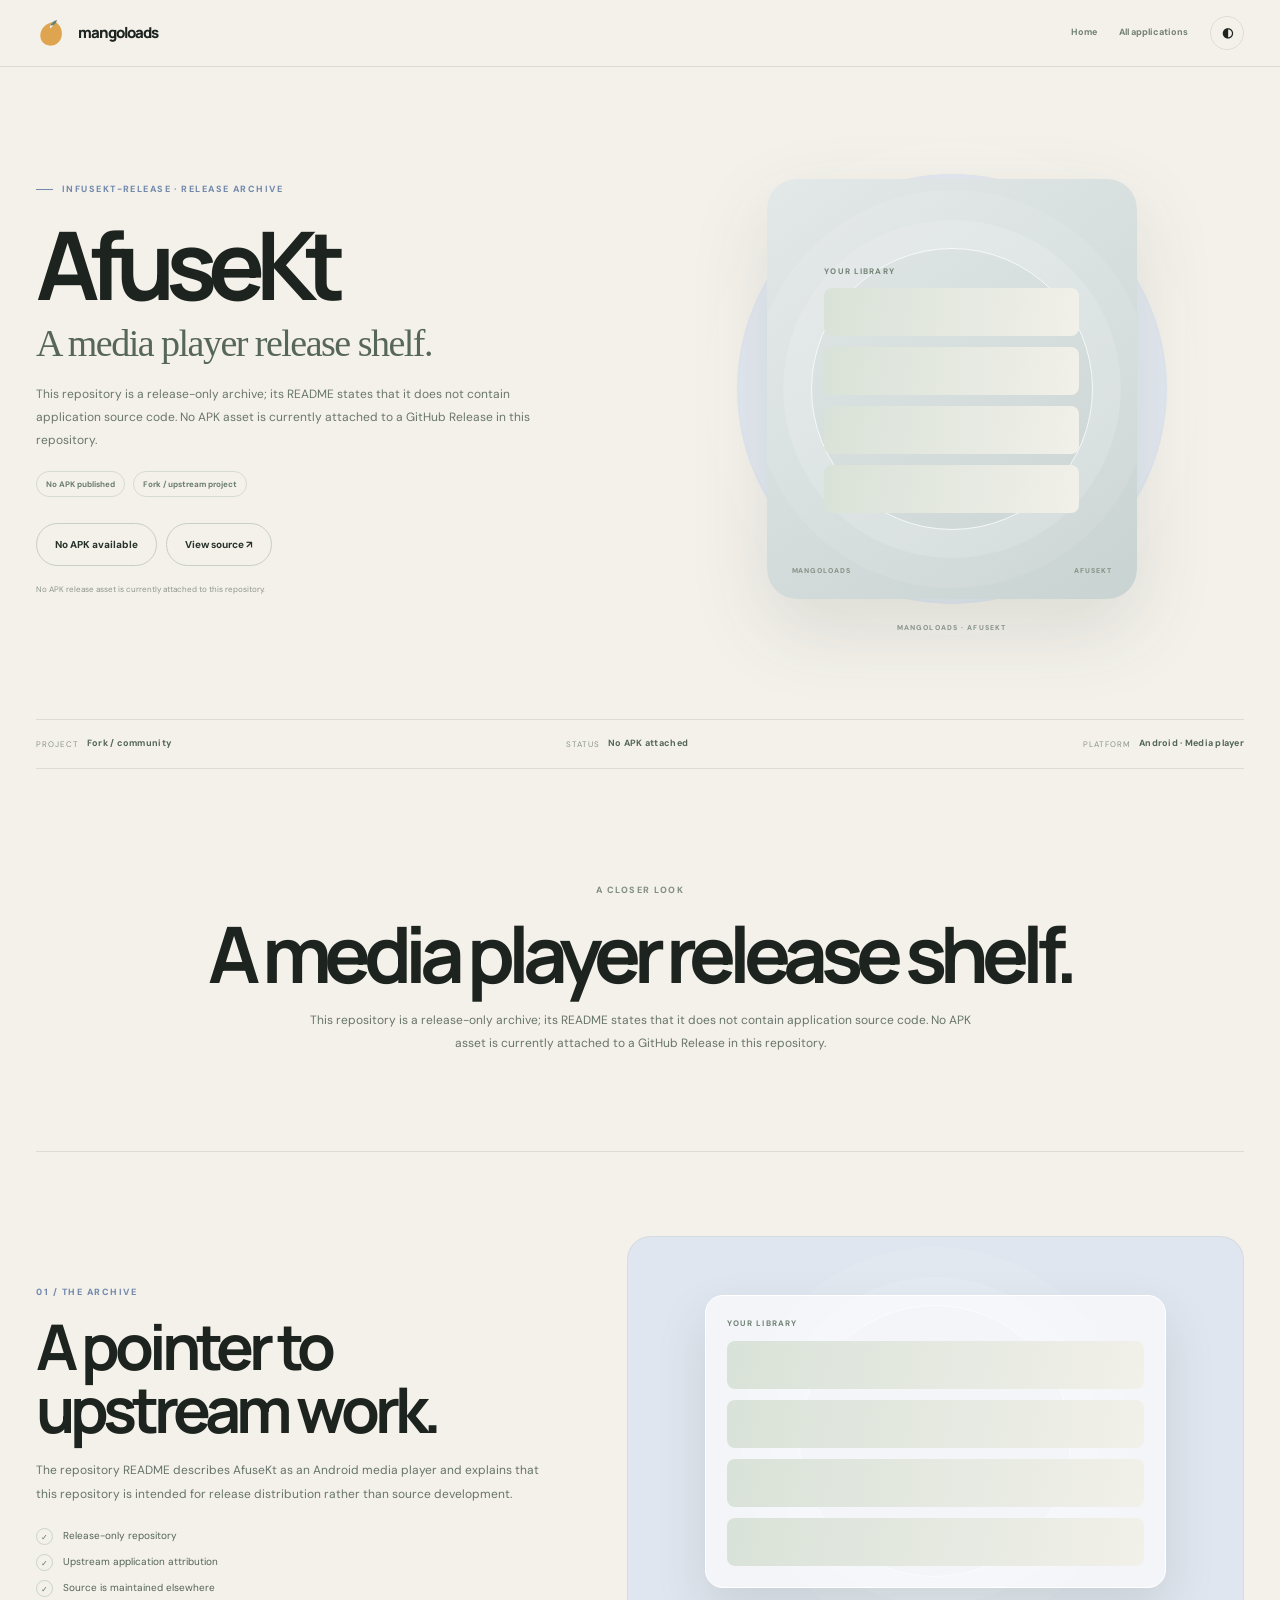
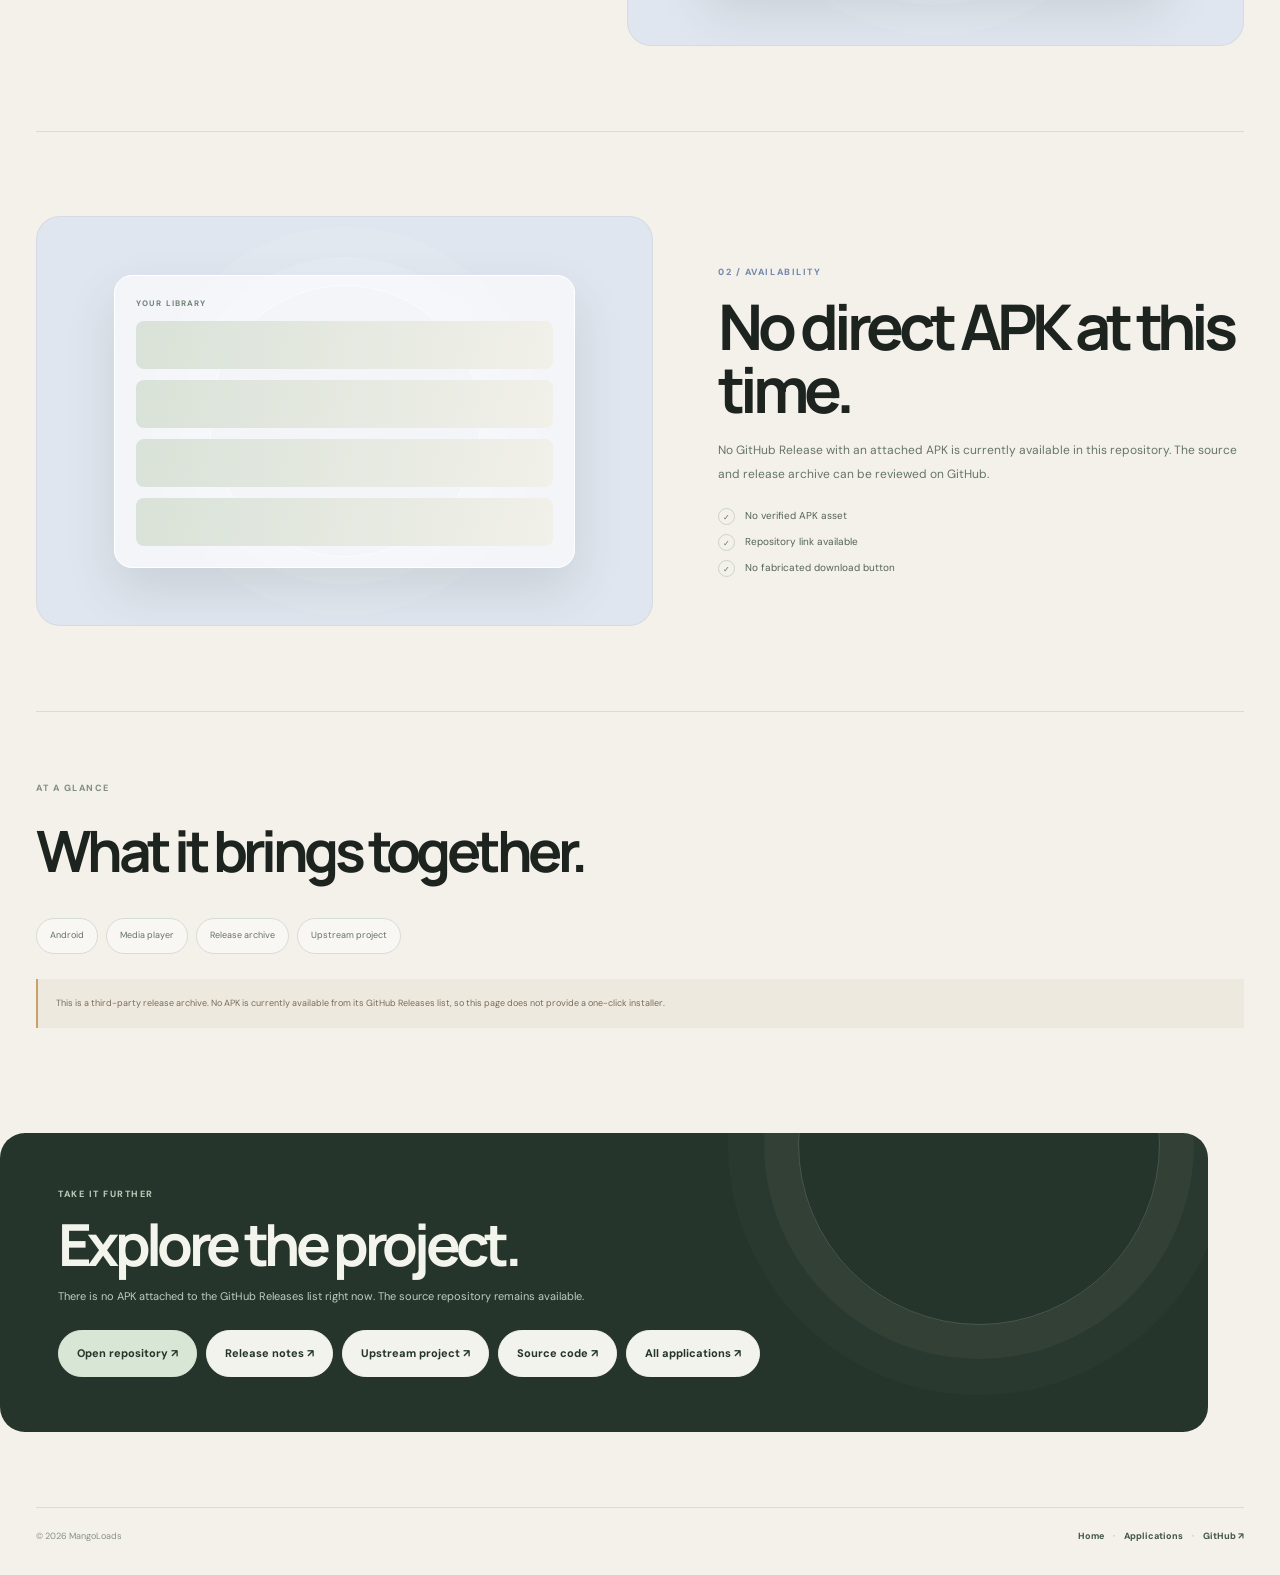
==== commit ce6c8986: "Rebuild MangoLoads as a premium product-led website" ====
--- a/apps/afusekt/index.html
+++ b/apps/afusekt/index.html
@@ -1,49 +1,26 @@
 <!doctype html>
 <html lang="en">
 <head>
-  <meta charset="utf-8">
-  <meta name="viewport" content="width=device-width, initial-scale=1, viewport-fit=cover">
-  <meta name="theme-color" content="#f5f4f0">
-  <meta name="description" content="A media player release shelf. This repository is a release-only archive; its README states that it does not contain application source code. No APK asset is currently attached to a GitHub Release in this repository.">
-  <meta property="og:type" content="website">
-  <meta property="og:title" content="AfuseKt — MangoLoads">
-  <meta property="og:description" content="A media player release shelf.">
-  <title>AfuseKt — MangoLoads</title>
-  <link rel="icon" type="image/svg+xml" href="../../favicon.svg">
-  <link rel="stylesheet" href="../../styles.css">
+<meta charset="utf-8"><meta name="viewport" content="width=device-width, initial-scale=1, viewport-fit=cover"><meta name="theme-color" content="#f4f1eb">
+<meta name="description" content="Explore the features and latest available build for this MangoLoads application.">
+<title>Application — MangoLoads</title><link rel="icon" type="image/svg+xml" href="../../favicon.svg"><link rel="preconnect" href="https://fonts.googleapis.com"><link rel="preconnect" href="https://fonts.gstatic.com" crossorigin><link rel="stylesheet" href="../../styles.css">
 </head>
 <body class="product-page" data-app="afusekt">
-  <header class="topbar">
-    <a class="brand" href="../../index.html" aria-label="MangoLoads home">
-      <span class="brand-mark">m.</span><span class="brand-name">MangoLoads</span>
-    </a>
-    <nav class="nav" aria-label="Main navigation">
-      <a href="../../index.html">Home</a>
-      <a href="../../downloads.html" class="nav-cta">All applications <span aria-hidden="true">↗</span></a>
-      <button class="theme-toggle" type="button" data-theme-toggle aria-label="Switch colour theme" title="Switch colour theme">◐</button>
-    </nav>
-  </header>
-
-  <main class="container" id="top">
-    <section class="product-hero" id="productHero" aria-live="polite">
-      <div class="product-hero-copy">
-        <div class="product-kicker">MANGOLOADS · APPLICATION</div>
-        <h1>AfuseKt</h1>
-        <p class="product-intro">Loading application details…</p>
-      </div>
-      <div class="product-hero-media"><div class="product-halo"></div><div class="product-art"><div class="product-art-symbol">af</div></div></div>
-    </section>
-    <div class="product-strip" id="productStrip"></div>
-    <div id="productFeatures"></div>
-    <section class="product-final" id="productFinal"><div class="kicker">MANGOLOADS</div><h2>Loading release details…</h2></section>
-    <div class="product-more" id="productMore"></div>
-  </main>
-
-  <footer class="container footer">
-    <span>© <span data-year></span> MangoLoads</span>
-    <div class="footer-links"><a href="../../index.html">Home</a><a href="../../downloads.html">Applications</a><a href="https://github.com/Batmancpu" target="_blank" rel="noopener noreferrer">GitHub</a><a href="#top">Back to top ↑</a></div>
-  </footer>
-  <script src="../../site.js" defer></script>
-  <script src="../../product-page.js" defer></script>
+<a class="skip-link" href="#main">Skip to content</a>
+<header class="product-header"><div class="product-header-inner">
+<a class="brand" href="../../index.html"><span class="brand-symbol" aria-hidden="true"><svg viewBox="0 0 40 40" fill="none"><path d="M21.1 5.3c-2.7 3.2-3.4 5.7-3.1 8.1 2.8-1.7 5.2-4.7 5.8-8.9 3.8 1.7 7.2 5.1 8.7 9.7 3.4 10.1-2.5 20.4-11.8 21.4C11.2 36.7 4.5 29.8 5.7 20.8 6.9 12.4 13.4 7.6 21.1 5.3Z" fill="#DFA44F"/><path d="M18.2 9.8c1.9-4.4 5.2-6.6 9-7.3-1.1 4.8-4.3 7.7-9 7.3Z" fill="#66816B"/></svg></span><span class="brand-name">mangoloads</span></a>
+<nav class="product-nav" aria-label="Product navigation"><a href="../../index.html">Home</a><a href="../../downloads.html">All applications</a><button class="theme-toggle" type="button" data-theme-toggle aria-label="Switch colour theme">◐</button></nav>
+</div></header>
+<main id="main">
+<section class="container product-hero" id="productHero"><div class="product-hero-copy"><div class="product-kicker">MANGOLOADS · APPLICATION</div><h1>Loading…</h1><p class="product-intro">Loading application details…</p></div><div class="product-hero-media"><div class="product-art"><div class="product-art-symbol">m.</div></div></div></section>
+<div class="container product-strip" id="productStrip"></div>
+<section class="container product-intro-block fade-up" id="productIntro"></section>
+<div id="productFeatures"></div>
+<section class="container product-gallery" id="productGallery" hidden></section>
+<section class="container product-details" id="productDetails"></section>
+<section class="container product-final" id="productFinal"><div class="kicker">MANGOLOADS</div><h2>Loading release details…</h2></section>
+<div class="container product-more"><span>© <span data-year></span> MangoLoads</span><span><a href="../../index.html">Home</a>　·　<a href="../../downloads.html">Applications</a>　·　<a href="https://github.com/Batmancpu" target="_blank" rel="noopener noreferrer">GitHub ↗</a></span></div>
+</main>
+<script src="../../site.js" defer></script><script src="../../product-page.js" defer></script>
 </body>
 </html>
--- a/styles.css
+++ b/styles.css
@@ -1,745 +1,65 @@
 @import url('https://fonts.googleapis.com/css2?family=DM+Sans:wght@400;500;600;700&family=Manrope:wght@400;500;600;700;800&display=swap');
-
-:root {
-  color-scheme: dark;
-  --bg: #080a0f;
-  --bg-2: #0c1018;
-  --surface: rgba(255,255,255,.055);
-  --surface-2: rgba(255,255,255,.085);
-  --surface-3: rgba(255,255,255,.12);
-  --stroke: rgba(255,255,255,.13);
-  --stroke-soft: rgba(255,255,255,.075);
-  --text: #f4f5f7;
-  --muted: #a1a8b5;
-  --subtle: #748092;
-  --mint: #a8ebcf;
-  --mint-2: #d6f8e9;
-  --blue: #a8c3ff;
-  --orange: #f3be83;
-  --danger: #ffbdad;
-  --radius: 28px;
-  --max: 1200px;
-  --shadow: 0 30px 100px rgba(0,0,0,.35);
-  font-family: "DM Sans", -apple-system, BlinkMacSystemFont, "Segoe UI", sans-serif;
+:root{color-scheme:light;--paper:#f4f1eb;--paper-2:#ebe7df;--white:#fffefa;--ink:#1d241f;--muted:#657168;--quiet:#899188;--line:#dddcd3;--mango:#e9ae58;--leaf:#718a75;--sage:#dce5da;--shadow:0 24px 70px rgba(37,43,35,.11);--max:1320px;font-family:"DM Sans",system-ui,-apple-system,BlinkMacSystemFont,"Segoe UI",sans-serif}
+*{box-sizing:border-box}html{scroll-behavior:smooth;scroll-padding-top:90px}body{margin:0;min-width:320px;background:var(--paper);color:var(--ink);font-family:"DM Sans",sans-serif;line-height:1.55;-webkit-font-smoothing:antialiased;overflow-x:hidden}a{color:inherit;text-decoration:none}button,input{font:inherit}button{color:inherit}img{display:block;max-width:100%}.container{width:min(var(--max),calc(100% - 72px));margin-inline:auto}.display,h1,h2,h3,.brand-name{font-family:"Manrope","DM Sans",sans-serif}::selection{background:#dce8d9;color:#17251a}
+.skip-link{position:absolute;left:-9999px;top:10px;z-index:100;background:#fff;padding:12px}.skip-link:focus{left:10px}
+.site-header{height:78px;display:flex;align-items:center;justify-content:space-between;gap:24px;padding:0 max(36px,calc((100vw - var(--max))/2));border-bottom:1px solid rgba(30,41,32,.09);position:relative;z-index:30}.brand{display:inline-flex;align-items:center;gap:11px;flex:0 0 auto}.brand-symbol{width:31px;height:31px;display:grid;place-items:center;position:relative}.brand-symbol svg{width:31px;height:31px}.brand-name{font-size:15px;font-weight:800;letter-spacing:-.065em}.primary-nav{display:flex;align-items:center;gap:29px;color:#667168;font-size:11px;font-weight:650}.primary-nav a{transition:color .2s}.primary-nav a:hover,.primary-nav a[aria-current=page]{color:#202a22}.header-actions{display:flex;align-items:center;gap:10px}.header-link{display:inline-flex;align-items:center;gap:8px;border:1px solid #c9cfc7;border-radius:99px;padding:10px 16px;font-size:10px;font-weight:750;transition:background .2s,border .2s,transform .2s}.header-link:hover{background:#e6eae2;border-color:#9faea0;transform:translateY(-1px)}.header-link.dark{background:#202a23;color:#fff;border-color:#202a23}.header-link.dark:hover{background:#34453a}.theme-toggle{width:34px;height:34px;border:1px solid var(--line);border-radius:50%;background:transparent;color:var(--ink);cursor:pointer;font-size:13px}
+.hero{min-height:680px;display:grid;grid-template-columns:1fr 1.02fr;align-items:center;gap:40px;padding-top:76px;padding-bottom:80px}.hero-copy{position:relative;z-index:2;padding:12px 0 26px}.eyebrow{display:flex;align-items:center;gap:10px;color:#738173;font-size:9px;letter-spacing:.18em;text-transform:uppercase;font-weight:800}.eyebrow:before{content:"";width:18px;height:1px;background:#a88652}.hero h1{font-size:clamp(64px,7.4vw,108px);line-height:.94;letter-spacing:-.09em;font-weight:700;margin:27px 0 23px;max-width:760px}.hero h1 .soft{color:#81907f;font-family:Georgia,serif;font-weight:400;font-style:italic;letter-spacing:-.08em}.hero-copy>p{max-width:480px;color:#667168;font-size:15px;line-height:1.9;margin:0}.hero-copy>p strong{color:#25332a;font-weight:700}.hero-actions{display:flex;align-items:center;gap:11px;flex-wrap:wrap;margin-top:31px}.button{display:inline-flex;align-items:center;justify-content:center;gap:10px;min-height:47px;padding:0 18px;border:1px solid #c7cec5;border-radius:99px;background:transparent;color:#26322a;font-size:11px;font-weight:750;transition:transform .2s,background .2s,border-color .2s}.button:hover{transform:translateY(-2px);background:#e9eee7;border-color:#9eac9f}.button.primary{background:#26342b;color:#fff;border-color:#26342b}.button.primary:hover{background:#405545;border-color:#405545}.button svg{width:14px;height:14px}.hero-foot{display:flex;align-items:center;gap:11px;margin-top:35px;color:#8a9289;font-size:9px;letter-spacing:.04em}.hero-foot i{width:3px;height:3px;border-radius:50%;background:#acb2a9}
+.hero-art{height:540px;position:relative;isolation:isolate;display:grid;place-items:center}.hero-art:before{content:"";position:absolute;width:440px;height:440px;border-radius:50%;background:#e4e8dc;z-index:-2;top:42px;left:50%;transform:translateX(-50%)}.hero-art:after{content:"";position:absolute;width:360px;height:360px;border:1px solid rgba(113,138,117,.19);border-radius:50%;top:83px;left:50%;transform:translateX(-50%);z-index:-1}
+.hero-device{position:absolute;width:262px;height:475px;padding:8px;border-radius:37px;background:linear-gradient(135deg,#fdfcf7,#7a837c 30%,#fff 46%,#707a72 70%,#f8f5ee);box-shadow:0 35px 70px rgba(47,56,45,.24),inset 0 1px 3px white;transform:rotate(-5deg) translateY(6px);z-index:2}.hero-device-screen{height:100%;border-radius:29px;overflow:hidden;background:#f2f3ed;padding:20px 15px 14px;position:relative}.hero-island{position:absolute;top:8px;left:50%;transform:translateX(-50%);width:75px;height:16px;border-radius:20px;background:#171b18}.hero-status{display:flex;justify-content:space-between;margin-top:5px;font-size:7px;color:#677268;font-weight:700}.hero-app-brand{display:flex;align-items:center;gap:7px;margin-top:24px;font-size:10px;font-weight:800}.hero-app-brand i{display:grid;place-items:center;width:21px;height:21px;background:#263c2e;color:#fff;border-radius:7px;font-size:8px;font-style:normal}.hero-app-brand span:last-child{margin-left:auto;color:#849184}.hero-app-kicker{margin-top:21px;color:#788578;font-size:6px;letter-spacing:.16em;font-weight:800}.hero-app-title{font-family:"Manrope",sans-serif;font-size:26px;line-height:1.02;font-weight:800;letter-spacing:-.075em;margin-top:7px}.hero-app-desc{font-size:7px;color:#778176;margin-top:8px}.hero-app-tabs{display:flex;gap:13px;margin-top:17px;padding-bottom:8px;border-bottom:1px solid #d9ddd4;color:#8b958a;font-size:7px}.hero-app-tabs b{color:#314b38}.hero-story{display:flex;gap:8px;margin-top:11px;padding:8px;border:1px solid #e2e5dc;border-radius:10px;background:#fbfcf8}.hero-story-art{width:43px;height:43px;flex:0 0 43px;border-radius:7px;background:linear-gradient(135deg,#a8bea7,#617d70)}.hero-story-art.blue{background:linear-gradient(135deg,#b0c4db,#7186a6)}.hero-story-art.gold{background:linear-gradient(135deg,#e9c18b,#9b7957)}.hero-story-copy{flex:1;padding-top:2px}.hero-story-copy small{font-size:5.5px;color:#748778;letter-spacing:.09em;font-weight:800}.hero-story-copy i{display:block;height:4px;border-radius:6px;background:#c9d0c6;margin-top:7px}.hero-story-copy i:last-child{width:60%;margin-top:5px;background:#e0e4dc}.hero-app-nav{position:absolute;left:13px;right:13px;bottom:13px;display:flex;justify-content:space-around;padding:9px;border:1px solid #e0e3da;border-radius:13px;background:rgba(255,255,255,.92)}.hero-app-nav i{width:13px;height:4px;border-radius:4px;background:#b7c0b5}.hero-app-nav i:first-child{width:19px;background:#405d46}
+.hero-float{position:absolute;z-index:3;border:1px solid rgba(255,255,255,.76);background:rgba(255,254,248,.83);backdrop-filter:blur(18px);box-shadow:0 18px 45px rgba(56,64,50,.12);border-radius:17px}.hero-float.left{left:0;top:94px;padding:16px 17px;transform:rotate(-7deg)}.hero-float.right{right:0;bottom:71px;padding:14px 16px;transform:rotate(5deg)}.hero-float small{display:block;color:#828b80;font-size:7px;font-weight:800;letter-spacing:.14em}.hero-float strong{display:block;margin-top:7px;font:700 15px/1.15 "Manrope",sans-serif;letter-spacing:-.05em}.hero-float .chips{display:flex;gap:5px;margin-top:12px}.hero-float .chips i{width:17px;height:17px;border-radius:6px;background:#bcd0bd}.hero-float .chips i:nth-child(2){background:#c3cce0}.hero-float .chips i:nth-child(3){background:#e6c89d}.hero-caption{position:absolute;left:50%;bottom:8px;transform:translateX(-50%);white-space:nowrap;color:#929a8e;font-size:8px;letter-spacing:.15em}
+.home-index{border-top:1px solid var(--line);border-bottom:1px solid var(--line);padding:17px 0;display:flex;align-items:center;justify-content:space-between;color:#778176;font-size:9px;letter-spacing:.08em;text-transform:uppercase}.home-index span{display:inline-flex;align-items:center;gap:8px}.home-index b{color:#303c32;font-weight:800}.home-index i{height:14px;width:1px;background:#d6d9d1}
+.section-heading{display:flex;align-items:end;justify-content:space-between;gap:30px;margin-bottom:29px}.kicker{font-size:9px;color:#82907f;letter-spacing:.17em;text-transform:uppercase;font-weight:800}.section-heading h2{margin:10px 0 0;font-size:clamp(40px,5vw,65px);line-height:.99;letter-spacing:-.075em}.section-heading p{max-width:365px;margin:0;color:#778177;font-size:12px;line-height:1.8}
+.collection{padding:104px 0 105px}.carousel-shell{position:relative}.carousel-controls{display:flex;align-items:center;justify-content:space-between;margin-bottom:14px}.carousel-progress{display:flex;align-items:center;gap:13px;color:#8a9389;font-size:9px;letter-spacing:.08em}.carousel-progress strong{color:#28352d;font-size:11px}.carousel-track{display:flex;gap:15px;overflow-x:auto;scroll-snap-type:x mandatory;scroll-behavior:smooth;overscroll-behavior-x:contain;padding:2px 2px 16px;scrollbar-width:none}.carousel-track::-webkit-scrollbar{display:none}
+.product-slide{position:relative;display:grid;grid-template-columns:.82fr 1.18fr;gap:20px;flex:0 0 88%;min-height:485px;overflow:hidden;padding:45px 44px 34px;border-radius:27px;scroll-snap-align:start;isolation:isolate;border:1px solid rgba(39,50,40,.06)}.product-slide:after{content:"";position:absolute;width:360px;height:360px;border:1px solid rgba(37,53,40,.10);border-radius:50%;right:11%;top:55px;z-index:-1;box-shadow:0 0 0 34px rgba(255,255,255,.08),0 0 0 70px rgba(255,255,255,.05)}
+.slide-news{background:#dfe9df}.slide-board{background:#dfe4ee}.slide-exp{background:#eee1d2}.slide-liquid{background:#e4e1ed}.slide-metro{background:#e9dfda}.slide-bit{background:#e6e1d9}.slide-dictate{background:#dce5ec}.slide-afuse{background:#e0e5e6}.slide-copy{position:relative;z-index:3;align-self:center;max-width:400px}.slide-index{font-size:9px;letter-spacing:.17em;color:#748274;font-weight:800}.slide-category{display:block;margin-top:7px;font-size:8px;letter-spacing:.16em;color:#829082;font-weight:800;text-transform:uppercase}.product-slide h3{font-size:clamp(42px,5.6vw,68px);letter-spacing:-.085em;line-height:.96;margin:23px 0 13px;font-weight:750;color:#202a22}.slide-tagline{font:400 clamp(21px,2.2vw,28px)/1.18 Georgia,serif;letter-spacing:-.035em;color:#536357;margin:0}.slide-description{max-width:335px;margin:15px 0 0;color:#69766b;font-size:11px;line-height:1.8}.slide-link{display:inline-flex;align-items:center;gap:10px;margin-top:25px;color:#26382b;font-size:10px;font-weight:800}.slide-link span{display:grid;place-items:center;width:23px;height:23px;border:1px solid rgba(41,61,45,.28);border-radius:50%;font-size:12px;transition:transform .2s}.product-slide:hover .slide-link span{transform:translate(2px,-2px)}.slide-art{position:relative;min-height:390px;display:grid;place-items:center;z-index:2}.slide-image-frame{position:relative;display:grid;place-items:center;width:min(100%,420px);height:365px;overflow:hidden;border-radius:22px;background:rgba(255,255,255,.38);border:1px solid rgba(255,255,255,.56);box-shadow:0 22px 55px rgba(47,57,46,.15);transform:rotate(2deg);transition:transform .55s cubic-bezier(.2,.7,.2,1)}.product-slide:nth-child(even) .slide-image-frame{transform:rotate(-2deg)}.product-slide:hover .slide-image-frame{transform:rotate(0deg) translateY(-4px)}.slide-image-frame img{width:100%;height:100%;object-fit:contain;padding:9px}.slide-image-frame.cover img{object-fit:cover;padding:0}.art-fallback{width:100%;height:100%;display:grid;place-items:center;position:relative;overflow:hidden}.art-fallback:before{content:"";position:absolute;width:240px;height:240px;border-radius:50%;border:1px solid rgba(255,255,255,.65);box-shadow:0 0 0 26px rgba(255,255,255,.14),0 0 0 58px rgba(255,255,255,.08)}.art-mark{position:relative;width:142px;height:142px;border-radius:42px;display:grid;place-items:center;font:800 47px "Manrope",sans-serif;letter-spacing:-.1em;color:#304034;background:linear-gradient(145deg,rgba(255,255,255,.8),rgba(255,255,255,.17));border:1px solid rgba(255,255,255,.85);box-shadow:inset 0 2px 4px rgba(255,255,255,.9),0 25px 55px rgba(38,47,38,.15);transform:rotate(-9deg)}.art-keyboard{width:85%;border-radius:18px;padding:14px;background:rgba(255,255,255,.43);border:1px solid rgba(255,255,255,.85);box-shadow:0 24px 50px rgba(43,50,45,.16);transform:rotate(-5deg)}.art-keyboard-row{display:flex;gap:5px;margin-top:6px}.art-keyboard-row i{flex:1;height:31px;border-radius:6px;background:rgba(255,255,255,.73);border:1px solid rgba(117,129,116,.12);box-shadow:0 3px 4px rgba(50,58,50,.08)}.art-lens{width:210px;height:210px;border-radius:50%;position:relative;background:radial-gradient(circle at 29% 24%,#fff 0 4%,rgba(255,255,255,.72) 6%,rgba(191,204,224,.5) 22%,rgba(154,160,205,.18) 51%,rgba(255,255,255,.1) 70%);border:1px solid rgba(255,255,255,.95);box-shadow:inset -21px -26px 36px rgba(86,82,137,.12),inset 12px 12px 26px rgba(255,255,255,.86),0 33px 60px rgba(68,65,95,.18)}.art-lens:after{content:"";position:absolute;inset:-35px -58px;border:1px solid rgba(255,255,255,.65);border-radius:50%;transform:rotate(-28deg)}.art-album{width:230px;height:230px;border-radius:18px;background:radial-gradient(circle at 28% 22%,#f4dfbc 0 6%,transparent 7%),radial-gradient(circle at 70% 75%,#a96c64,transparent 34%),linear-gradient(145deg,#d1a37e,#6b5968 58%,#29384a);box-shadow:0 25px 58px rgba(62,47,49,.22);transform:rotate(5deg);position:relative}.art-album:after{content:"";position:absolute;inset:13px;border:1px solid rgba(255,255,255,.32);border-radius:12px}.art-wave{display:flex;align-items:center;gap:5px;height:130px}.art-wave i{display:block;width:5px;height:var(--h,28px);border-radius:8px;background:#8395a5}.art-wave i:nth-child(3n){--h:76px}.art-wave i:nth-child(2n){--h:48px}.art-wave i:nth-child(5n){--h:92px}.art-library{width:80%;padding:22px;border-radius:20px;background:rgba(255,255,255,.48);border:1px solid white;box-shadow:0 22px 50px rgba(47,57,46,.14)}.art-library b{display:block;font-size:9px;color:#77857c;letter-spacing:.16em}.art-library span{display:block;width:100%;height:55px;margin-top:13px;border-radius:9px;background:linear-gradient(90deg,#ccd8ce,#e5e7e0)}
+.carousel-foot{display:flex;align-items:center;justify-content:space-between;gap:16px;margin-top:10px;color:#8a948b;font-size:9px}.carousel-dots{display:flex;gap:5px}.carousel-dots button{width:20px;height:3px;border:0;border-radius:5px;background:#d3d8ce;padding:0;cursor:pointer}.carousel-dots button[aria-current=true]{background:#536b56;width:34px}.carousel-foot a{font-weight:800;color:#3b4d3d}
+.home-end{display:grid;grid-template-columns:1fr 1fr;align-items:center;gap:50px;padding:72px 65px;margin-bottom:90px;border-radius:28px;background:#26352b;color:#f3f3eb;overflow:hidden;position:relative}.home-end:after{content:"";position:absolute;width:380px;height:380px;border:1px solid rgba(255,255,255,.14);border-radius:50%;right:5%;top:-120px;box-shadow:0 0 0 35px rgba(255,255,255,.035),0 0 0 75px rgba(255,255,255,.02)}.home-end .kicker{color:#b8ccb9}.home-end h2{font-size:clamp(39px,5.1vw,64px);letter-spacing:-.08em;line-height:1.01;margin:14px 0 18px}.home-end p{color:#c1cbc0;font-size:12px;line-height:1.9;max-width:500px}.home-end .button{color:#202c22;background:#eff3e9;border-color:#eff3e9}.home-end .button:hover{background:#dfe9da}.home-end-meta{align-self:center;position:relative;z-index:2;border-left:1px solid rgba(255,255,255,.2);padding-left:33px}.home-end-meta strong{font:500 27px/1.18 Georgia,serif;display:block;max-width:360px;letter-spacing:-.04em}.home-end-meta span{display:block;margin-top:15px;color:#b0beb1;font-size:10px;line-height:1.8;max-width:300px}
+.site-footer{padding:25px 0 36px;border-top:1px solid var(--line);display:flex;align-items:center;justify-content:space-between;gap:20px;color:#879087;font-size:9px}.footer-links{display:flex;gap:19px;flex-wrap:wrap}.footer-links a:hover{color:#28372d}
+.page-hero{padding:88px 0 55px}.page-hero .eyebrow{margin-bottom:18px}.page-hero h1{font-size:clamp(55px,7vw,92px);line-height:.95;letter-spacing:-.09em;margin:0;max-width:850px}.page-hero h1 em{font-family:Georgia,serif;font-weight:400;color:#7d8e7c}.page-hero p{max-width:660px;margin:22px 0 0;color:#657168;font-size:14px;line-height:1.9}.page-meta{display:flex;gap:9px;flex-wrap:wrap;margin-top:22px}.meta-pill{border:1px solid #d2d7ce;border-radius:99px;padding:7px 11px;color:#69786c;font-size:9px;font-weight:700}
+.download-controls{display:flex;justify-content:space-between;align-items:center;gap:18px;padding:18px 0;border-block:1px solid var(--line)}.filter-row{display:flex;gap:6px;flex-wrap:wrap}.filter-button{border:1px solid transparent;border-radius:99px;background:transparent;padding:9px 13px;color:#788278;font-size:9px;font-weight:750;cursor:pointer}.filter-button:hover{background:#e9ece5;color:#334436}.filter-button.active{background:#2b3a2e;color:#fff;border-color:#2b3a2e}.search-box{display:flex;align-items:center;gap:9px;width:min(250px,100%);padding:0 12px;border:1px solid #d4d9d0;border-radius:99px;background:rgba(255,255,255,.44)}.search-box svg{width:14px;height:14px;color:#7c887e;flex:0 0 auto}.search-box input{width:100%;height:37px;border:0;outline:0;background:transparent;color:#263329;font-size:10px}.search-box input::placeholder{color:#929b91}
+.download-list{padding:10px 0 45px}.download-row{display:grid;grid-template-columns:154px minmax(0,1fr) auto;align-items:center;gap:25px;padding:22px 5px;border-bottom:1px solid var(--line);transition:background .2s}.download-row:hover{background:rgba(255,255,255,.32)}.download-art{width:154px;height:132px;border-radius:15px;overflow:hidden;display:grid;place-items:center;background:#e1e6de;position:relative}.download-art img{width:100%;height:100%;object-fit:cover}.download-art .fallback-icon{width:68px;height:68px;border-radius:23px;display:grid;place-items:center;font:800 24px "Manrope",sans-serif;letter-spacing:-.09em;color:#2b3c30;background:linear-gradient(145deg,#fffdf4,#bdceb9);box-shadow:0 15px 32px rgba(48,63,49,.16)}.download-main{min-width:0}.download-eyebrow{color:#879184;font-size:8px;letter-spacing:.14em;font-weight:800;text-transform:uppercase}.download-main h2{margin:7px 0 7px;font-size:25px;letter-spacing:-.06em;line-height:1.08}.download-main>p{max-width:650px;margin:0;color:#69756b;font-size:10px;line-height:1.8}.download-meta{display:flex;flex-wrap:wrap;gap:8px 15px;margin-top:12px;color:#899287;font-size:8px}.download-meta strong{color:#536357;font-weight:750}.download-status{display:inline-flex;align-items:center;gap:6px;margin-top:11px;color:#637765;font-size:8px;font-weight:750}.download-status:before{content:"";width:6px;height:6px;border-radius:50%;background:#8aa88b}.download-status.preview{color:#9d7345}.download-status.preview:before{background:#d5a25d}.download-actions{display:flex;align-items:center;gap:8px;flex-direction:column;min-width:135px}.download-actions .button{min-width:132px;min-height:40px;font-size:9px;padding:0 13px}.download-actions .detail-link{color:#768176;font-size:9px;font-weight:750}.download-actions .detail-link:hover{color:#263b2c}.no-results{display:none;padding:48px 0;text-align:center;color:#778177;font-size:12px}.release-check{padding:0 0 25px;color:#9aa195;font-size:8px;text-align:right}.notice{margin:14px 0 70px;padding:15px 18px;border-left:2px solid #c7a06a;background:#eee9df;color:#766a57;font-size:9px;line-height:1.8}.notice strong{color:#3a4337}
+.product-header{height:67px;background:rgba(244,241,235,.93);backdrop-filter:blur(18px);border-bottom:1px solid var(--line);position:sticky;top:0;z-index:40}.product-header-inner{width:min(var(--max),calc(100% - 72px));height:100%;margin:auto;display:flex;align-items:center;justify-content:space-between;gap:20px}.product-brand{font-size:13px;font-weight:800;letter-spacing:-.05em}.product-nav{display:flex;align-items:center;gap:22px;color:#748075;font-size:9px;font-weight:750}.product-nav a:hover{color:#27372c}.product-nav .button{min-height:34px;padding:0 14px;font-size:9px}
+.product-hero{min-height:650px;display:grid;grid-template-columns:1fr 1fr;align-items:center;gap:38px;padding-top:67px;padding-bottom:75px;position:relative}.product-hero-copy{position:relative;z-index:3}.product-kicker{display:flex;align-items:center;gap:9px;color:var(--product-accent,#718a75);font-size:9px;letter-spacing:.16em;text-transform:uppercase;font-weight:800}.product-kicker:before{content:"";width:17px;height:1px;background:currentColor}.product-hero h1{font-size:clamp(59px,7.4vw,101px);line-height:.91;letter-spacing:-.095em;margin:24px 0 14px;max-width:760px}.product-subtitle{font:400 clamp(24px,3vw,38px)/1.17 Georgia,serif;letter-spacing:-.04em;color:#57665a;margin:0 0 18px;max-width:530px}.product-intro{font-size:12px;line-height:1.9;color:#69766b;max-width:510px;margin:0}.product-status-row{display:flex;gap:8px;flex-wrap:wrap;margin-top:19px}.product-status{padding:6px 9px;border:1px solid #d5dbd1;border-radius:99px;color:#6c7e6d;font-size:8px;font-weight:750}.product-status.preview{color:#a47749;border-color:#e3d2ba;background:#f3eadc}.product-status.community{color:#667a96;border-color:#ced8e6;background:#e8edf4}.product-hero-actions{display:flex;gap:9px;flex-wrap:wrap;margin-top:26px}.product-hero-actions .button{min-height:43px;font-size:10px}.product-build-note{display:flex;flex-wrap:wrap;gap:8px 15px;margin-top:17px;color:#8d978b;font-size:8px}.product-build-note strong{color:#526657}.product-hero-media{height:510px;position:relative;display:grid;place-items:center;isolation:isolate}.product-hero-media:before{content:"";position:absolute;width:430px;height:430px;border-radius:50%;background:var(--product-wash,#e0e8dc);z-index:-2}.product-hero-media:after{content:"";position:absolute;width:360px;height:360px;border-radius:50%;border:1px solid rgba(73,100,76,.19);z-index:-1;box-shadow:0 0 0 32px rgba(255,255,255,.08),0 0 0 65px rgba(255,255,255,.05)}.product-hero-image{width:min(78%,390px);height:455px;object-fit:contain;object-position:center;border:9px solid #f8f8f1;border-radius:27px;background:#f4f4ee;box-shadow:0 30px 70px rgba(38,49,39,.2);transform:rotate(3deg);position:relative;z-index:2}.product-hero-image.wide{width:100%;height:auto;max-height:390px;object-fit:contain;border:0;border-radius:14px;box-shadow:0 25px 70px rgba(38,49,39,.16);transform:rotate(-2deg)}.product-art{width:370px;height:420px;border-radius:30px;background:linear-gradient(145deg,#e7ece2,#c9d6c7);position:relative;display:grid;place-items:center;box-shadow:0 30px 80px rgba(50,67,52,.13);overflow:hidden}.product-art:before{content:"";position:absolute;width:280px;height:280px;border-radius:50%;border:1px solid rgba(255,255,255,.8);box-shadow:0 0 0 28px rgba(255,255,255,.13),0 0 0 58px rgba(255,255,255,.08)}.product-art.keyboard{background:linear-gradient(145deg,#e4e8f0,#c7d0df)}.product-art.liquid{background:linear-gradient(145deg,#e6e2ee,#c9c5dc)}.product-art.music{background:linear-gradient(145deg,#eadfd8,#d7c0b5)}.product-art.dictate{background:linear-gradient(145deg,#e2e8ee,#c5d3dd)}.product-art.archive{background:linear-gradient(145deg,#e3e8e8,#c8d3d2)}.product-art.news{background:linear-gradient(145deg,#e2eadf,#c6d6c6)}.product-art-symbol{width:152px;height:152px;border:1px solid rgba(255,255,255,.9);border-radius:43px;display:grid;place-items:center;background:linear-gradient(145deg,rgba(255,255,255,.84),rgba(255,255,255,.25));box-shadow:inset 0 2px 4px rgba(255,255,255,.9),0 25px 60px rgba(44,61,47,.16);color:#405a44;font:800 52px "Manrope",sans-serif;letter-spacing:-.1em;transform:rotate(-8deg);position:relative}.product-art-label{position:absolute;left:25px;right:25px;bottom:22px;display:flex;justify-content:space-between;color:#879287;font-size:7px;letter-spacing:.14em;font-weight:800}.product-hero-foot{position:absolute;left:50%;bottom:10px;transform:translateX(-50%);font-size:7px;white-space:nowrap;color:#899589;letter-spacing:.16em;font-weight:800}
+.product-strip{display:flex;justify-content:space-between;gap:20px;padding:17px 0;border-top:1px solid var(--line);border-bottom:1px solid var(--line);color:#8a9589;font-size:8px;letter-spacing:.12em}.product-strip span{display:flex;gap:8px;align-items:center}.product-strip b{color:#536557;letter-spacing:.03em;font-size:9px}
+.product-intro-block{padding:115px 0 95px;text-align:center}.product-intro-block h2{max-width:880px;margin:17px auto;font-size:clamp(43px,6.2vw,78px);line-height:.99;letter-spacing:-.09em}.product-intro-block p{max-width:680px;margin:0 auto;color:#677469;font-size:12px;line-height:1.95}
+.product-story{min-height:580px;display:grid;grid-template-columns:.92fr 1.08fr;gap:65px;align-items:center;padding:75px 0;border-top:1px solid var(--line)}.product-story:nth-of-type(even){grid-template-columns:1.08fr .92fr}.product-story:nth-of-type(even) .story-copy{order:2}.product-story:nth-of-type(even) .story-media{order:1}.story-copy{max-width:520px}.story-copy .kicker{color:var(--product-accent,#718a75)}.story-copy h2{font-size:clamp(39px,5vw,63px);line-height:1;letter-spacing:-.08em;margin:16px 0 18px}.story-copy>p{color:#66746a;font-size:12px;line-height:1.95;margin:0}.story-points{display:grid;gap:9px;margin-top:22px}.story-point{display:flex;align-items:flex-start;gap:10px;color:#536357;font-size:10px}.story-point i{width:17px;height:17px;flex:0 0 17px;border:1px solid #c8d5c6;border-radius:50%;display:grid;place-items:center;font-size:8px;font-style:normal;color:#627966}
+.story-media{min-height:410px;position:relative;display:grid;place-items:center;overflow:hidden;border-radius:24px;background:var(--product-wash,#e3e9df);border:1px solid rgba(55,72,55,.07)}.story-media:before{content:"";position:absolute;width:270px;height:270px;border:1px solid rgba(255,255,255,.65);border-radius:50%;box-shadow:0 0 0 28px rgba(255,255,255,.11),0 0 0 58px rgba(255,255,255,.07)}.story-media img{position:relative;z-index:2;width:100%;height:100%;max-height:450px;object-fit:contain;padding:19px;mix-blend-mode:multiply}.story-media img.wide{object-fit:contain;max-height:350px}.story-art-symbol{position:relative;z-index:1;width:160px;height:160px;border-radius:45px;background:linear-gradient(145deg,rgba(255,255,255,.9),rgba(255,255,255,.28));border:1px solid rgba(255,255,255,.9);box-shadow:inset 0 1px 3px #fff,0 30px 55px rgba(50,64,50,.13);display:grid;place-items:center;font:800 54px "Manrope",sans-serif;letter-spacing:-.1em;color:#4d654f;transform:rotate(-9deg)}
+.story-media .keyboard-board{width:87%;position:relative;z-index:2;padding:17px;border-radius:18px;border:1px solid rgba(255,255,255,.86);background:rgba(255,255,255,.46);box-shadow:0 25px 55px rgba(45,57,49,.13);transform:rotate(-4deg)}.keyboard-board .key-row{display:flex;gap:5px;margin-top:6px}.keyboard-board .key-row i{height:31px;flex:1;min-width:0;background:rgba(255,255,255,.82);border:1px solid rgba(94,113,93,.1);border-radius:6px;box-shadow:0 3px 4px rgba(45,59,45,.08)}
+.story-media .lens-art{width:205px;height:205px;position:relative;z-index:1;border-radius:50%;background:radial-gradient(circle at 27% 22%,#fff 0 5%,rgba(255,255,255,.82) 8%,rgba(197,191,223,.67) 22%,rgba(157,151,197,.2) 54%,rgba(255,255,255,.14) 72%);border:1px solid #fff;box-shadow:inset -21px -29px 36px rgba(75,65,115,.13),inset 13px 13px 26px rgba(255,255,255,.9),0 33px 55px rgba(65,60,91,.16)}.story-media .lens-art:after{content:"";position:absolute;inset:-30px -55px;border:1px solid rgba(255,255,255,.73);border-radius:50%;transform:rotate(-25deg)}.story-media .album-art{width:215px;height:215px;position:relative;z-index:2;border-radius:19px;background:radial-gradient(circle at 28% 25%,#f4e1bf 0 6%,transparent 7%),radial-gradient(circle at 70% 75%,#aa7067,transparent 34%),linear-gradient(145deg,#d4a481,#746171 58%,#29394a);box-shadow:0 26px 60px rgba(68,49,51,.23);transform:rotate(5deg)}.story-media .voice-art{position:relative;z-index:2;width:110px;height:110px;border-radius:50%;display:grid;place-items:center;background:linear-gradient(145deg,#fff,#b8cadb);border:1px solid white;box-shadow:0 0 0 17px rgba(255,255,255,.18),0 0 0 38px rgba(255,255,255,.1);color:#4b6275;font-size:39px}.story-media .library-art{position:relative;z-index:2;width:75%;padding:21px;border-radius:18px;background:rgba(255,255,255,.62);border:1px solid white;box-shadow:0 22px 50px rgba(49,64,52,.13)}.library-art span{display:block;color:#758478;font-size:8px;letter-spacing:.14em;font-weight:800}.library-art i{display:block;height:48px;border-radius:8px;margin-top:11px;background:linear-gradient(100deg,#d9e2d8,#f1f0e9)}
+.product-gallery{padding:65px 0 80px;border-top:1px solid var(--line)}.product-gallery h2{font-size:clamp(36px,4.8vw,60px);letter-spacing:-.08em;margin:10px 0 24px}.gallery-track{display:flex;gap:13px;overflow-x:auto;padding:2px 2px 15px;scroll-snap-type:x mandatory;scrollbar-width:thin}.gallery-track img{height:390px;width:auto;max-width:80vw;object-fit:contain;background:#e8e9e2;border:1px solid rgba(46,58,46,.08);border-radius:15px;scroll-snap-align:start}
+.product-details{padding:70px 0 85px;border-top:1px solid var(--line)}.product-details h2{font-size:clamp(35px,4.8vw,57px);letter-spacing:-.08em;margin:10px 0 24px}.feature-list{display:flex;flex-wrap:wrap;gap:8px}.feature-pill{padding:10px 13px;border:1px solid #d7dcd3;border-radius:99px;color:#657268;background:rgba(255,255,255,.38);font-size:9px}.product-caveat{margin-top:25px;padding:16px 18px;border-left:2px solid #c9a06b;background:#eee9df;color:#796c59;font-size:9px;line-height:1.85}
+.product-final{padding:55px 58px;margin:20px 0 75px;border-radius:25px;background:#26352b;color:#f3f4ec;position:relative;overflow:hidden}.product-final:after{content:"";position:absolute;width:360px;height:360px;right:4%;top:-170px;border:1px solid rgba(255,255,255,.16);border-radius:50%;box-shadow:0 0 0 34px rgba(255,255,255,.035),0 0 0 70px rgba(255,255,255,.02)}.product-final .kicker{color:#b8cdb9}.product-final h2{font-size:clamp(37px,5vw,58px);line-height:1;letter-spacing:-.08em;margin:13px 0}.product-final p{max-width:570px;color:#bfccc0;font-size:11px;line-height:1.9}.product-final .button{background:#f2f3ec;border-color:#f2f3ec;color:#26352b}.product-final .button.primary{background:#d8e7d5;border-color:#d8e7d5}.product-final-actions{display:flex;gap:9px;flex-wrap:wrap;margin-top:23px;position:relative;z-index:2}.product-more{display:flex;justify-content:space-between;gap:20px;padding:22px 0 31px;border-top:1px solid var(--line);font-size:9px;color:#879187}.product-more a{color:#435847;font-weight:800}
+.fade-up{opacity:0;transform:translateY(18px);transition:opacity .7s ease,transform .7s cubic-bezier(.18,.7,.2,1)}.fade-up.visible{opacity:1;transform:translateY(0)}[data-hidden=true]{display:none!important}
+body.dark{color-scheme:dark;--paper:#111714;--paper-2:#18211b;--white:#1b241e;--ink:#f1f3ed;--muted:#aab5aa;--quiet:#7d8a7e;--line:#2a362d;--line-2:rgba(255,255,255,.1);background:#111714;color:var(--ink)}
+body.dark .site-header{border-color:#2a362d}body.dark .primary-nav,body.dark .hero-copy>p,body.dark .section-heading p,body.dark .hero-foot,body.dark .home-index,body.dark .download-main>p,body.dark .product-intro-block p,body.dark .story-copy>p{color:#a3afa4}body.dark .hero h1,body.dark .section-heading h2,body.dark .download-main h2,body.dark .product-hero h1,body.dark .story-copy h2{color:#f2f4ee}body.dark .hero h1 .soft,body.dark .page-hero h1 em{color:#b2c2af}body.dark .hero-art:before{background:#202b23}body.dark .hero-art:after{border-color:rgba(221,242,220,.14)}body.dark .hero-device{background:linear-gradient(135deg,#fdfcf7,#727c73 30%,#fff 46%,#707a72 70%,#f8f5ee)}body.dark .header-link{border-color:#465348;color:#d9e2d8}body.dark .header-link:hover{background:#202a23}body.dark .header-link.dark{background:#e4eee1;color:#1d2a21;border-color:#e4eee1}body.dark .theme-toggle,body.dark .carousel-arrow{border-color:#465348;color:#d9e2d8}body.dark .home-index{border-color:#2a362d}body.dark .home-index b,body.dark .carousel-progress strong{color:#e7eee5}body.dark .product-slide{border-color:rgba(255,255,255,.08)}body.dark .slide-copy h3,body.dark .slide-tagline{color:#202a22}body.dark .home-end{background:#26352b}body.dark .site-footer{border-color:#2a362d;color:#859287}body.dark .page-hero p,body.dark .meta-pill,body.dark .filter-button{color:#a7b3a8}body.dark .meta-pill,body.dark .search-box{border-color:#3c493e;background:rgba(255,255,255,.035)}body.dark .filter-button.active{background:#dceadd;color:#1e2c22}body.dark .search-box input{color:#eaf1e8}body.dark .download-row{border-color:#2b382e}body.dark .download-row:hover{background:rgba(255,255,255,.035)}body.dark .download-meta{color:#9eaa9f}body.dark .download-meta strong,body.dark .download-status{color:#d1dfd0}body.dark .download-art{background:#28352b}body.dark .product-header{background:rgba(17,23,20,.92);border-color:#2a362d}body.dark .product-nav{color:#9ba89c}body.dark .product-subtitle{color:#bec8bd}body.dark .product-strip{border-color:#2b382e;color:#9aa69b}body.dark .product-strip b{color:#d8e3d6}body.dark .story-media{border-color:#344137}body.dark .story-point{color:#c3cec1}body.dark .story-point i{color:#c4dfc1;border-color:#435747}body.dark .feature-pill{background:#1c2820;border-color:#39483b;color:#bdcbbd}body.dark .product-caveat{background:#29251d;color:#d0bf9d;border-color:#a68152}body.dark .product-final{background:#e1e9dd;color:#1e2b21}body.dark .product-final p{color:#596c5d}body.dark .product-final .kicker{color:#657c67}body.dark .product-final .button{background:#26372b;color:#f5f6ef;border-color:#26372b}body.dark .product-more{border-color:#2a362d;color:#96a297}body.dark .product-more a{color:#d1e1d0}
+@media(max-width:1000px){.hero{grid-template-columns:1fr .9fr;gap:10px}.hero h1{font-size:clamp(61px,7.2vw,85px)}.product-slide{flex-basis:93%;grid-template-columns:.88fr 1.12fr;padding:35px 32px}.slide-art{min-height:340px}.slide-image-frame{height:315px}.product-hero{gap:20px}.product-hero-media{height:440px}.product-story{gap:34px;min-height:520px}}
+@media(max-width:700px){
+.container{width:calc(100% - 36px)}.site-header{height:64px;padding:0 18px;gap:10px}.brand-name{font-size:14px}.brand-symbol,.brand-symbol svg{width:28px;height:28px}.primary-nav{gap:13px;font-size:9px}.primary-nav a[href="#about"]{display:none}.header-actions{gap:6px}.header-link{padding:8px 12px;font-size:9px;min-height:34px}.theme-toggle{width:31px;height:31px}
+.hero{display:flex;flex-direction:column;align-items:stretch;gap:0;padding-top:70px;padding-bottom:40px;min-height:0}.hero h1{font-size:clamp(54px,14vw,78px);margin:20px 0 16px}.hero-copy>p{font-size:12px;max-width:390px}.hero-actions{margin-top:22px}.button{min-height:43px;padding-inline:15px;font-size:10px}.hero-foot{margin-top:22px;font-size:8px;gap:8px}.hero-art{height:405px;margin-top:12px}.hero-art:before{width:320px;height:320px;top:33px}.hero-art:after{width:270px;height:270px;top:58px}.hero-device{width:203px;height:360px;border-radius:31px;padding:7px}.hero-device-screen{border-radius:24px;padding:18px 12px 12px}.hero-app-title{font-size:21px}.hero-story{margin-top:8px;padding:6px}.hero-story-art{width:36px;height:36px;flex-basis:36px}.hero-float.left{left:-3px;top:47px;padding:12px}.hero-float.right{right:-2px;bottom:37px;padding:11px}.hero-float strong{font-size:12px}.hero-float small{font-size:6px}.hero-caption{bottom:0;font-size:6px}
+.home-index{gap:8px;overflow-x:auto;justify-content:flex-start;white-space:nowrap;padding:13px 0;font-size:7px}.home-index i{flex:0 0 1px}.collection{padding:67px 0 65px}.section-heading{display:block;margin-bottom:22px}.section-heading h2{font-size:43px}.section-heading p{margin-top:12px;font-size:10px}.carousel-controls{margin-bottom:9px}.product-slide{display:flex;flex-direction:column;gap:6px;flex-basis:88%;min-height:570px;padding:26px 21px 15px;border-radius:22px}.product-slide:after{width:260px;height:260px;right:5%;top:260px}.product-slide h3{font-size:41px;margin:16px 0 8px}.slide-tagline{font-size:21px}.slide-description{font-size:9px;margin-top:9px;max-width:290px}.slide-link{margin-top:14px;font-size:9px}.slide-art{min-height:265px;width:100%}.slide-image-frame{width:min(100%,300px);height:245px;border-radius:17px}.carousel-foot{gap:8px;font-size:8px}.carousel-foot>a{font-size:8px}
+.home-end{grid-template-columns:1fr;gap:21px;padding:31px 23px;margin-bottom:58px;border-radius:20px}.home-end h2{font-size:43px}.home-end p{font-size:10px}.home-end-meta{border-left:0;border-top:1px solid rgba(255,255,255,.2);padding:19px 0 0}.home-end-meta strong{font-size:22px}.home-end-meta span{font-size:9px}.site-footer{align-items:flex-start;flex-direction:column;gap:12px;padding-bottom:25px}.footer-links{gap:13px}
+.page-hero{padding:65px 0 35px}.page-hero h1{font-size:clamp(48px,13vw,72px)}.page-hero p{font-size:11px}.download-controls{align-items:stretch;flex-direction:column;gap:11px}.filter-row{flex-wrap:nowrap;overflow-x:auto;padding-bottom:3px}.filter-button{white-space:nowrap;padding:8px 11px}.search-box{width:100%}.download-row{grid-template-columns:75px 1fr;gap:13px;padding:17px 0}.download-art{width:75px;height:91px;border-radius:11px}.download-main h2{font-size:18px;margin:4px 0}.download-main>p{font-size:9px;line-height:1.6}.download-meta{font-size:7px;gap:6px 10px;margin-top:8px}.download-status{font-size:7px;margin-top:7px}.download-actions{grid-column:2;flex-direction:row;justify-content:flex-start;min-width:0;margin-top:-2px}.download-actions .button{min-width:0;min-height:34px;font-size:8px;padding:0 11px}.download-actions .detail-link{font-size:8px}.release-check{text-align:left}.notice{font-size:8px;margin-bottom:48px}
+.product-header{height:58px}.product-header-inner{width:calc(100% - 36px)}.product-brand{font-size:12px}.product-nav{gap:12px;font-size:8px}.product-nav .button{min-height:32px;padding:0 11px;font-size:8px}.product-hero{display:flex;flex-direction:column;align-items:stretch;gap:10px;padding:64px 0 37px;min-height:0}.product-hero h1{font-size:clamp(52px,13.5vw,75px);margin:17px 0 12px}.product-subtitle{font-size:23px}.product-intro{font-size:10px}.product-hero-media{height:350px;margin:5px -8px 0}.product-hero-media:before{width:300px;height:300px}.product-hero-media:after{width:255px;height:255px}.product-hero-image{width:auto;height:320px;max-width:85%;border-width:7px;border-radius:21px}.product-hero-image.wide{width:93%;height:auto;max-height:270px}.product-art{width:255px;height:310px;border-radius:22px}.product-art-symbol{width:125px;height:125px;font-size:43px;border-radius:35px}.product-strip{flex-direction:column;gap:7px;font-size:7px}.product-intro-block{padding:69px 0 60px}.product-intro-block h2{font-size:43px}.product-intro-block p{font-size:10px}.product-story{display:flex;flex-direction:column;gap:18px;min-height:0;padding:52px 0}.product-story:nth-of-type(even) .story-copy,.product-story:nth-of-type(even) .story-media{order:initial}.story-copy h2{font-size:42px;margin:12px 0}.story-copy>p{font-size:10px}.story-point{font-size:9px}.story-media{width:100%;min-height:270px;border-radius:18px}.story-media img{max-height:300px;padding:13px}.product-gallery{padding:55px 0}.product-gallery h2{font-size:40px}.gallery-track img{height:315px;max-width:82vw}.product-details{padding:55px 0}.product-details h2{font-size:40px}.product-final{padding:30px 22px;margin:12px 0 48px;border-radius:20px}.product-final h2{font-size:42px}.product-final p{font-size:9px}.product-final-actions{gap:7px}.product-final .button{min-height:39px;font-size:9px;padding-inline:13px}.product-more{flex-direction:column;gap:9px;padding-bottom:25px}
 }
-* { box-sizing: border-box; }
-html { scroll-behavior: smooth; scroll-padding-top: 100px; background: var(--bg); }
-body {
-  margin: 0; min-width: 320px; color: var(--text); line-height: 1.55;
-  background:
-    radial-gradient(900px 720px at 85% -12%, rgba(104,131,210,.16), transparent 70%),
-    radial-gradient(900px 620px at -18% 24%, rgba(98,198,164,.105), transparent 68%),
-    radial-gradient(500px 450px at 94% 75%, rgba(139,104,185,.075), transparent 74%),
-    linear-gradient(180deg,#090c13 0%,#080a0f 54%,#0b0e15 100%);
-  -webkit-font-smoothing: antialiased; overflow-x: hidden;
-}
-body::before {
-  content:""; position:fixed; inset:0; pointer-events:none; z-index:-1; opacity:.18;
-  background-image:linear-gradient(rgba(255,255,255,.026) 1px,transparent 1px),linear-gradient(90deg,rgba(255,255,255,.026) 1px,transparent 1px);
-  background-size:80px 80px; mask-image:linear-gradient(to bottom,#000,transparent 76%);
-}
-a { color:inherit; text-decoration:none; }
-button,input { font:inherit; }
-button { color:inherit; }
-img { display:block; max-width:100%; }
-.container { width:min(var(--max),calc(100% - 64px)); margin-inline:auto; }
-.display, h1, h2, h3, .brand, .stat-number { font-family:"Manrope","DM Sans",sans-serif; }
-.topbar {
-  position:sticky; top:12px; z-index:30; width:min(var(--max),calc(100% - 32px)); min-height:68px;
-  margin:12px auto 0; padding:10px 12px 10px 18px; display:flex; align-items:center; justify-content:space-between; gap:20px;
-  border:1px solid rgba(255,255,255,.15); border-radius:22px;
-  background:rgba(12,15,22,.74); backdrop-filter:blur(28px) saturate(155%); -webkit-backdrop-filter:blur(28px) saturate(155%);
-  box-shadow:0 14px 55px rgba(0,0,0,.25);
-}
-.brand { display:inline-flex; align-items:center; gap:11px; min-width:0; font-weight:800; letter-spacing:-.055em; }
-.brand-mark {
-  display:grid; place-items:center; width:38px; height:38px; border-radius:13px; color:#0a1712; font-size:16px; font-weight:900;
-  background:linear-gradient(145deg,#e3fff2 0%,#a1e8ca 48%,#9bb8f5 100%);
-  box-shadow:inset 0 1px 1px rgba(255,255,255,.9),0 7px 23px rgba(130,221,186,.16);
-}
-.brand-name { font-size:16px; white-space:nowrap; }
-.brand-name span { color:var(--muted); font:500 11px "DM Sans",sans-serif; letter-spacing:.02em; margin-left:4px; }
-.nav { display:flex; align-items:center; gap:4px; }
-.nav a,.nav button {
-  display:inline-flex; align-items:center; justify-content:center; gap:8px; border:0; background:transparent;
-  color:#aeb5c2; padding:10px 13px; border-radius:13px; font-size:12px; font-weight:650; cursor:pointer; transition:.2s ease;
-}
-.nav a:hover,.nav button:hover { color:var(--text); background:rgba(255,255,255,.07); }
-.nav .nav-cta { color:#09140f; background:linear-gradient(120deg,#d6f9e7,#a5dcf2); padding-inline:16px; box-shadow:0 6px 20px rgba(139,221,192,.13); }
-.nav .nav-cta:hover { color:#07110d; filter:brightness(1.06); }
-.nav svg,.button svg { width:15px; height:15px; flex:0 0 auto; }
-.menu-toggle { display:none !important; }
-
-.eyebrow { display:inline-flex; align-items:center; gap:10px; color:#c5f4df; font-size:10px; font-weight:750; letter-spacing:.18em; text-transform:uppercase; }
-.eyebrow::before { content:""; width:7px; height:7px; border-radius:50%; background:#a8ebcf; box-shadow:0 0 18px rgba(168,235,207,.8); }
-.hero { display:grid; grid-template-columns:1fr .92fr; gap:35px; align-items:center; padding:116px 0 78px; min-height:660px; }
-.hero-copy { position:relative; z-index:2; }
-.hero h1 { margin:22px 0 22px; max-width:760px; font-size:clamp(58px,7.1vw,96px); line-height:.99; letter-spacing:-.082em; font-weight:700; }
-.gradient-text { color:transparent; background:linear-gradient(105deg,#f5f8fa 2%,#c4f4dc 48%,#a7bfff 93%); -webkit-background-clip:text; background-clip:text; }
-.hero-lede { max-width:560px; margin:0; color:var(--muted); font-size:clamp(15px,1.4vw,18px); line-height:1.8; }
-.hero-lede strong { color:#eef4f2; font-weight:650; }
-.hero-actions { display:flex; flex-wrap:wrap; gap:11px; margin-top:30px; }
-.button {
-  display:inline-flex; align-items:center; justify-content:center; gap:10px; min-height:48px; padding:0 18px;
-  border:1px solid var(--stroke); border-radius:15px; color:var(--text); background:rgba(255,255,255,.055);
-  font-size:12px; font-weight:750; transition:transform .22s ease,background .22s ease,border-color .22s ease,filter .22s ease;
-}
-.button:hover { transform:translateY(-2px); background:rgba(255,255,255,.105); border-color:rgba(255,255,255,.23); }
-.button.primary { color:#0a1712; border-color:transparent; background:linear-gradient(120deg,#d8f8e8,#a5dff1); box-shadow:0 9px 30px rgba(134,224,191,.15); }
-.button.primary:hover { filter:brightness(1.06); color:#07120d; }
-.button.subtle { background:transparent; }
-.hero-footnote { display:flex; align-items:center; flex-wrap:wrap; gap:12px; margin-top:32px; color:var(--subtle); font-size:10px; letter-spacing:.015em; }
-.hero-footnote i { width:3px; height:3px; border-radius:50%; background:#758397; }
-
-.hero-stage { position:relative; min-height:485px; display:grid; place-items:center; isolation:isolate; perspective:1000px; }
-.stage-glow { position:absolute; width:430px; height:430px; border-radius:50%; filter:blur(3px); background:radial-gradient(circle at 38% 34%,rgba(207,255,236,.35),rgba(113,168,218,.16) 38%,rgba(96,111,201,.03) 70%,transparent 76%); }
-.stage-glow::after { content:""; position:absolute; inset:60px; border-radius:50%; border:1px solid rgba(211,255,237,.11); box-shadow:0 0 0 35px rgba(211,255,237,.025),0 0 0 70px rgba(211,255,237,.018); }
-.device {
-  position:relative; width:270px; height:430px; border-radius:39px; padding:9px; transform:rotateY(-13deg) rotateX(4deg) rotateZ(-4deg);
-  border:1px solid rgba(255,255,255,.34); background:linear-gradient(145deg,rgba(255,255,255,.34),rgba(255,255,255,.055) 36%,rgba(154,188,239,.14));
-  box-shadow:inset 0 1px 1px rgba(255,255,255,.55),inset 0 -1px 2px rgba(255,255,255,.08),0 35px 85px rgba(0,0,0,.47),0 0 65px rgba(131,193,190,.12);
-  backdrop-filter:blur(22px); -webkit-backdrop-filter:blur(22px);
-  animation:device-float 9s ease-in-out infinite;
-}
-.device::before { content:""; position:absolute; inset:1px; border-radius:38px; background:linear-gradient(118deg,rgba(255,255,255,.26),transparent 25%,transparent 70%,rgba(167,196,255,.14)); pointer-events:none; }
-.device-screen {
-  position:relative; height:100%; overflow:hidden; padding:26px 16px 17px; border-radius:31px;
-  background:linear-gradient(155deg,rgba(17,26,31,.96),rgba(12,17,27,.96) 55%,rgba(16,27,37,.96));
-  border:1px solid rgba(255,255,255,.11);
-}
-.device-island { position:absolute; top:9px; left:50%; translate:-50% 0; width:74px; height:18px; border-radius:20px; background:#05080c; box-shadow:inset 0 1px 2px rgba(255,255,255,.1); }
-.device-status { display:flex; justify-content:space-between; color:#b6c5bf; font-size:8px; font-weight:700; margin-top:4px; }
-.app-top { display:flex; align-items:center; justify-content:space-between; margin-top:19px; }
-.app-wordmark { display:flex; align-items:center; gap:7px; color:#ecf8f2; font:800 12px "Manrope",sans-serif; letter-spacing:-.04em; }
-.app-wordmark i { width:22px; height:22px; display:grid; place-items:center; border-radius:7px; background:linear-gradient(135deg,#c9f5df,#7dbda9); color:#102019; font-style:normal; font-size:10px; }
-.app-avatar { width:23px; height:23px; border:1px solid rgba(255,255,255,.25); border-radius:50%; background:linear-gradient(135deg,#c2e7d6,#7a8bb7); }
-.app-date { margin-top:22px; color:#91d9ba; font-size:7px; font-weight:800; letter-spacing:.16em; text-transform:uppercase; }
-.app-headline { max-width:210px; margin-top:7px; color:#f3f6f5; font:700 25px/1.07 "Manrope",sans-serif; letter-spacing:-.065em; }
-.app-subline { margin-top:9px; color:#9eabb4; font-size:8px; }
-.app-tabs { display:flex; gap:6px; margin-top:17px; border-bottom:1px solid rgba(255,255,255,.10); padding-bottom:10px; }
-.app-tabs span { padding:5px 8px; border-radius:7px; color:#839197; font-size:7px; }
-.app-tabs span:first-child { color:#d4f6e5; background:rgba(140,222,184,.12); }
-.story { display:flex; gap:10px; margin-top:13px; padding:9px; border:1px solid rgba(255,255,255,.075); border-radius:12px; background:rgba(255,255,255,.035); }
-.story-art { width:56px; height:54px; flex:0 0 56px; border-radius:8px; background:linear-gradient(145deg,#b2e9d2,#6589b8); position:relative; overflow:hidden; }
-.story-art::before { content:""; position:absolute; width:80px; height:80px; border-radius:50%; border:8px solid rgba(255,255,255,.23); left:13px; top:6px; }
-.story-art.blue { background:linear-gradient(145deg,#9bb8f2,#3c526e); }
-.story-art.ochre { background:linear-gradient(145deg,#f1c38c,#926a53); }
-.story-content { flex:1; min-width:0; padding-top:2px; }
-.story-tag { color:#96d7b7; font-size:6px; font-weight:800; letter-spacing:.12em; text-transform:uppercase; }
-.story-line { height:5px; width:95%; margin-top:8px; border-radius:8px; background:rgba(255,255,255,.36); }
-.story-line.sm { width:62%; margin-top:5px; background:rgba(255,255,255,.14); }
-.app-bottom { position:absolute; bottom:13px; left:16px; right:16px; display:flex; justify-content:space-around; padding:9px 4px; border:1px solid rgba(255,255,255,.13); border-radius:15px; background:rgba(255,255,255,.075); backdrop-filter:blur(16px); }
-.app-bottom span { width:16px; height:4px; border-radius:10px; background:rgba(255,255,255,.3); }
-.app-bottom span:first-child { background:#b9f3d6; width:21px; }
-.floating-glass {
-  position:absolute; border:1px solid rgba(255,255,255,.2); border-radius:20px;
-  background:linear-gradient(145deg,rgba(255,255,255,.18),rgba(255,255,255,.045) 60%,rgba(152,182,240,.08));
-  backdrop-filter:blur(24px) saturate(150%); -webkit-backdrop-filter:blur(24px) saturate(150%);
-  box-shadow:inset 0 1px 1px rgba(255,255,255,.32),0 20px 55px rgba(0,0,0,.28);
-}
-.float-card { top:78px; right:0; width:150px; padding:15px; transform:rotate(8deg); animation:float-slow 8s ease-in-out infinite; }
-.float-label { color:#c5f4df; font-size:8px; font-weight:800; letter-spacing:.14em; text-transform:uppercase; }
-.float-card b { display:block; margin-top:10px; font:700 16px "Manrope",sans-serif; letter-spacing:-.05em; }
-.float-card small { display:block; color:#a6b0bd; font-size:8px; margin-top:4px; }
-.float-orbs { display:flex; gap:5px; margin-top:14px; }
-.float-orbs i { width:22px; height:22px; border-radius:8px; background:linear-gradient(145deg,#e1fff1,#77bda7); box-shadow:inset 0 1px 1px white; }
-.float-orbs i:nth-child(2) { background:linear-gradient(145deg,#e3eaff,#829cdb); }
-.float-orbs i:nth-child(3) { background:linear-gradient(145deg,#ffe2c1,#ce9b71); }
-.float-chip { bottom:64px; left:0; padding:13px 15px; transform:rotate(-9deg); display:flex; align-items:center; gap:10px; animation:float-slow 9s ease-in-out infinite reverse; }
-.float-chip i { width:28px; height:28px; display:grid; place-items:center; border-radius:10px; background:linear-gradient(135deg,#d7f9e7,#9fc0f1); color:#0a1712; font-style:normal; font-size:12px; }
-.float-chip span { display:block; color:#ecf5f0; font-size:9px; font-weight:750; }
-.float-chip small { display:block; color:#9eaab9; font-size:7px; margin-top:2px; }
-@keyframes device-float { 0%,100%{translate:0 0;transform:rotateY(-13deg) rotateX(4deg) rotateZ(-4deg)} 50%{translate:0 -12px;transform:rotateY(-10deg) rotateX(2deg) rotateZ(-2deg)} }
-@keyframes float-slow { 0%,100%{translate:0 0} 50%{translate:0 -10px} }
-
-.proof-strip { display:grid; grid-template-columns:repeat(4,1fr); gap:10px; padding:18px 0 92px; border-top:1px solid var(--stroke-soft); }
-.proof { padding:14px 17px; border-right:1px solid var(--stroke-soft); }
-.proof:last-child { border-right:0; }
-.proof strong { display:block; font:700 25px "Manrope",sans-serif; letter-spacing:-.065em; }
-.proof span { display:block; color:var(--subtle); margin-top:4px; font-size:10px; }
-
-.section { margin:0 0 112px; }
-.section-head { display:flex; align-items:end; justify-content:space-between; gap:28px; margin-bottom:28px; }
-.kicker { color:#a7e9cb; font-size:9px; font-weight:800; letter-spacing:.18em; text-transform:uppercase; }
-.section h2 { margin:9px 0 0; font-size:clamp(32px,4.2vw,50px); line-height:1.05; letter-spacing:-.07em; font-weight:700; }
-.section-intro { max-width:430px; color:var(--muted); margin:0; font-size:12px; line-height:1.8; }
-
-.feature-panel {
-  position:relative; overflow:hidden; display:grid; grid-template-columns:1fr .94fr; align-items:center; gap:35px;
-  padding:clamp(28px,4.5vw,54px); min-height:380px; border:1px solid rgba(189,244,219,.19); border-radius:32px;
-  background:radial-gradient(550px 300px at 84% 10%,rgba(91,174,151,.17),transparent 72%),linear-gradient(140deg,rgba(255,255,255,.075),rgba(255,255,255,.022));
-  box-shadow:var(--shadow); backdrop-filter:blur(25px); -webkit-backdrop-filter:blur(25px);
-}
-.feature-panel::after { content:""; position:absolute; right:-190px; bottom:-360px; width:560px; height:560px; border-radius:50%; border:1px solid rgba(198,249,229,.13); box-shadow:0 0 0 38px rgba(198,249,229,.022),0 0 0 80px rgba(198,249,229,.016); pointer-events:none; }
-.feature-content { position:relative; z-index:1; }
-.pill { display:inline-flex; align-items:center; gap:8px; padding:7px 10px; border:1px solid rgba(164,237,203,.2); border-radius:99px; color:#c7f5df; background:rgba(164,237,203,.09); font-size:9px; font-weight:800; letter-spacing:.1em; text-transform:uppercase; }
-.feature-content h3 { margin:19px 0 10px; font:700 clamp(38px,5vw,58px)/.98 "Manrope",sans-serif; letter-spacing:-.08em; }
-.feature-content p { max-width:500px; color:var(--muted); font-size:13px; line-height:1.85; }
-.feature-points { display:flex; flex-wrap:wrap; gap:8px; margin:20px 0 24px; }
-.feature-points span { padding:7px 9px; border:1px solid var(--stroke-soft); border-radius:9px; color:#c0c9d4; background:rgba(255,255,255,.035); font-size:9px; }
-.feature-visual { position:relative; display:grid; place-items:center; min-height:280px; }
-.news-window {
-  position:relative; width:min(350px,100%); min-height:240px; padding:19px; border:1px solid rgba(255,255,255,.21);
-  border-radius:22px; background:linear-gradient(145deg,rgba(245,255,249,.16),rgba(255,255,255,.045) 55%,rgba(144,174,239,.08));
-  box-shadow:inset 0 1px 1px rgba(255,255,255,.35),0 27px 65px rgba(0,0,0,.28); backdrop-filter:blur(26px) saturate(160%);
-  transform:rotate(4deg);
-}
-.news-window::before { content:""; position:absolute; inset:1px; border-radius:21px; pointer-events:none; background:linear-gradient(125deg,rgba(255,255,255,.18),transparent 32%); }
-.news-window-top { position:relative; display:flex; align-items:center; justify-content:space-between; color:#e9f6ef; font:750 10px "Manrope",sans-serif; }
-.news-window-top span { color:#9cdec0; font-size:8px; letter-spacing:.12em; text-transform:uppercase; }
-.news-window-head { margin-top:25px; font:700 26px/1.05 "Manrope",sans-serif; letter-spacing:-.06em; }
-.news-window-sub { margin-top:7px; color:#9eabb5; font-size:8px; }
-.news-entry { display:flex; gap:10px; align-items:center; margin-top:17px; padding-top:12px; border-top:1px solid rgba(255,255,255,.1); }
-.news-entry-art { width:54px; height:47px; flex:0 0 auto; border-radius:10px; background:linear-gradient(145deg,#c1edd6,#6488ad); }
-.news-entry-art.b { background:linear-gradient(145deg,#c6d7ff,#667aaf); }
-.news-entry-copy { flex:1; }
-.news-entry-copy b { display:block; width:95%; height:6px; border-radius:6px; background:rgba(255,255,255,.35); }
-.news-entry-copy b + b { width:62%; margin-top:6px; background:rgba(255,255,255,.16); }
-.news-window-foot { display:flex; justify-content:space-between; color:#91a09c; margin-top:15px; font-size:7px; }
-
-.project-toolbar { display:flex; justify-content:space-between; align-items:center; gap:16px; margin:0 0 18px; }
-.filter-row { display:flex; flex-wrap:wrap; gap:7px; }
-.filter {
-  min-height:34px; padding:0 12px; border:1px solid var(--stroke-soft); border-radius:99px; color:var(--muted);
-  background:rgba(255,255,255,.025); font-size:10px; font-weight:700; cursor:pointer; transition:.2s ease;
-}
-.filter:hover { color:var(--text); border-color:var(--stroke); }
-.filter.active { color:#d2f8e5; background:rgba(166,237,202,.12); border-color:rgba(166,237,202,.28); }
-.search { position:relative; width:min(260px,100%); }
-.search svg { position:absolute; left:12px; top:50%; translate:0 -50%; width:14px; height:14px; color:var(--subtle); }
-.search input { width:100%; height:36px; padding:0 12px 0 35px; border:1px solid var(--stroke-soft); border-radius:12px; outline:none; background:rgba(255,255,255,.035); color:var(--text); font-size:10px; }
-.search input:focus { border-color:rgba(166,237,202,.45); box-shadow:0 0 0 3px rgba(166,237,202,.07); }
-.search input::placeholder { color:#778294; }
-.projects-grid { display:grid; grid-template-columns:repeat(3,minmax(0,1fr)); gap:13px; }
-.project-card {
-  min-width:0; overflow:hidden; border:1px solid var(--stroke-soft); border-radius:22px; background:linear-gradient(145deg,rgba(255,255,255,.06),rgba(255,255,255,.023));
-  box-shadow:0 17px 48px rgba(0,0,0,.14); transition:transform .25s ease,border-color .25s ease,background .25s ease;
-}
-.project-card:hover { transform:translateY(-5px); border-color:rgba(202,243,224,.23); background:linear-gradient(145deg,rgba(255,255,255,.09),rgba(255,255,255,.03)); }
-.project-media { position:relative; height:175px; overflow:hidden; background:radial-gradient(240px 150px at 70% 20%,rgba(147,194,177,.2),transparent 80%),linear-gradient(135deg,#17232a,#111722); }
-.project-media img { width:100%; height:100%; object-fit:cover; object-position:center 23%; opacity:.88; transition:transform .5s ease,opacity .35s ease; }
-.project-card:hover .project-media img { transform:scale(1.035); opacity:1; }
-.project-media::after { content:""; position:absolute; inset:0; pointer-events:none; background:linear-gradient(180deg,rgba(8,10,15,.05),rgba(8,10,15,.35)); }
-.project-media.clean { display:grid; place-items:center; }
-.project-symbol { display:grid; place-items:center; width:88px; height:88px; border-radius:28px; font:800 28px "Manrope",sans-serif; color:#0a1712; background:linear-gradient(145deg,#e0fff0,#8bd4bd 56%,#9ab8f2); box-shadow:inset 0 1px 2px rgba(255,255,255,.8),0 18px 48px rgba(0,0,0,.3); transform:rotate(-8deg); }
-.project-media.clean.blue .project-symbol { background:linear-gradient(145deg,#e0eaff,#a5bff3 58%,#c8d7ff); }
-.project-media.clean.amber .project-symbol { background:linear-gradient(145deg,#fff0cb,#efbd7e 56%,#e99f8a); }
-.project-media.clean.violet .project-symbol { background:linear-gradient(145deg,#f1e5ff,#b7a7ed 56%,#8396d1); }
-.project-media.clean::before { content:""; position:absolute; width:170px; height:170px; border-radius:50%; border:1px solid rgba(255,255,255,.15); box-shadow:0 0 0 24px rgba(255,255,255,.035); }
-.project-body { padding:18px 18px 16px; }
-.project-meta { display:flex; justify-content:space-between; align-items:center; gap:10px; color:var(--subtle); font-size:8px; font-weight:800; letter-spacing:.1em; text-transform:uppercase; }
-.project-type { padding:5px 8px; border:1px solid var(--stroke-soft); border-radius:99px; color:#b8c3d1; background:rgba(255,255,255,.035); font-size:8px; letter-spacing:.025em; white-space:nowrap; }
-.project-type.original { color:#baf0d5; border-color:rgba(156,224,190,.2); background:rgba(156,224,190,.075); }
-.project-body h3 { margin:10px 0 7px; font:700 19px "Manrope",sans-serif; letter-spacing:-.055em; }
-.project-body p { min-height:58px; margin:0; color:var(--muted); font-size:10px; line-height:1.75; }
-.project-bottom { display:flex; justify-content:space-between; align-items:center; gap:12px; padding-top:13px; margin-top:14px; border-top:1px solid var(--stroke-soft); }
-.project-bottom a { color:#d4eee1; font-size:10px; font-weight:750; }
-.project-bottom a:hover { color:#baf0d5; }
-.project-bottom .source-link { color:var(--subtle); font-weight:600; }
-.empty-state { display:none; padding:36px; text-align:center; border:1px dashed var(--stroke); border-radius:18px; color:var(--muted); font-size:12px; }
-
-.download-callout { position:relative; overflow:hidden; padding:clamp(28px,5vw,56px); border:1px solid rgba(190,238,218,.2); border-radius:30px; background:radial-gradient(650px 330px at 85% 0%,rgba(95,175,147,.16),transparent 68%),linear-gradient(120deg,rgba(255,255,255,.075),rgba(255,255,255,.025)); }
-.download-callout::after { content:""; position:absolute; width:250px; height:250px; right:8%; top:-155px; border:1px solid rgba(212,252,235,.19); border-radius:50%; box-shadow:0 0 0 23px rgba(212,252,235,.03),0 0 0 50px rgba(212,252,235,.018); }
-.download-callout-inner { position:relative; z-index:1; display:flex; align-items:center; justify-content:space-between; gap:24px; }
-.download-callout h2 { max-width:620px; margin:10px 0 10px; font:700 clamp(32px,4.4vw,51px)/1.02 "Manrope",sans-serif; letter-spacing:-.075em; }
-.download-callout p { max-width:550px; margin:0; color:var(--muted); font-size:12px; line-height:1.8; }
-.callout-actions { display:flex; flex-wrap:wrap; gap:9px; }
-
-.principles { display:grid; grid-template-columns:repeat(3,1fr); gap:12px; }
-.principle { padding:23px; border:1px solid var(--stroke-soft); border-radius:20px; background:rgba(255,255,255,.028); }
-.principle-icon { display:grid; place-items:center; width:35px; height:35px; margin-bottom:16px; border:1px solid rgba(169,236,206,.17); border-radius:12px; color:#c4f2dc; background:rgba(169,236,206,.085); }
-.principle h3 { margin:0 0 8px; font:700 14px "Manrope",sans-serif; letter-spacing:-.03em; }
-.principle p { margin:0; color:var(--muted); font-size:10px; line-height:1.8; }
-
-.about-card { display:flex; align-items:center; justify-content:space-between; gap:22px; padding:24px; border:1px solid var(--stroke); border-radius:22px; background:linear-gradient(125deg,rgba(255,255,255,.06),rgba(255,255,255,.02)); }
-.about-person { display:flex; align-items:center; gap:15px; }
-.avatar { width:52px; height:52px; border:1px solid var(--stroke); border-radius:17px; }
-.about-person h3 { margin:0; font:700 16px "Manrope",sans-serif; letter-spacing:-.04em; }
-.about-person p { margin:4px 0 0; color:var(--muted); font-size:10px; }
-
-.footer { display:flex; align-items:center; justify-content:space-between; gap:20px; padding:28px 0 38px; border-top:1px solid var(--stroke-soft); color:var(--subtle); font-size:9px; }
-.footer-links { display:flex; gap:17px; flex-wrap:wrap; }
-.footer a:hover { color:var(--text); }
-.notice { border:1px solid rgba(238,192,136,.22); border-radius:16px; padding:14px 16px; color:#c5b5a2; background:rgba(238,192,136,.06); font-size:10px; line-height:1.7; }
-.fade-up { opacity:0; transform:translateY(18px); transition:opacity .65s ease,transform .65s cubic-bezier(.2,.7,.2,1); }
-.fade-up.visible { opacity:1; transform:translateY(0); }
-.page-hero { padding:92px 0 48px; }
-.page-hero h1 { max-width:880px; margin:18px 0 15px; font:700 clamp(48px,6.5vw,82px)/.99 "Manrope",sans-serif; letter-spacing:-.08em; }
-.page-hero p { max-width:670px; margin:0; color:var(--muted); font-size:15px; line-height:1.8; }
-.page-meta { display:flex; gap:10px; flex-wrap:wrap; margin-top:23px; }
-.meta-pill { border:1px solid var(--stroke-soft); border-radius:99px; padding:7px 10px; color:#b6c0cf; background:rgba(255,255,255,.035); font-size:9px; font-weight:750; }
-.download-tools { display:flex; justify-content:space-between; align-items:center; gap:16px; margin:15px 0 19px; }
-.download-grid { display:grid; grid-template-columns:repeat(2,minmax(0,1fr)); gap:13px; }
-.download-card { position:relative; min-width:0; overflow:hidden; padding:21px; border:1px solid var(--stroke-soft); border-radius:22px; background:linear-gradient(145deg,rgba(255,255,255,.065),rgba(255,255,255,.025)); box-shadow:0 16px 42px rgba(0,0,0,.13); transition:transform .22s ease,border-color .22s ease; }
-.download-card:hover { transform:translateY(-3px); border-color:rgba(204,240,222,.22); }
-.download-head { display:flex; align-items:flex-start; gap:13px; }
-.download-icon { display:grid; place-items:center; flex:0 0 48px; width:48px; height:48px; overflow:hidden; border:1px solid rgba(255,255,255,.2); border-radius:15px; color:#0b1711; background:linear-gradient(145deg,#dfffee,#89d2b6 60%,#9bb8f2); font:800 16px "Manrope",sans-serif; }
-.download-icon img { width:100%; height:100%; object-fit:cover; }
-.download-heading { min-width:0; flex:1; }
-.download-heading h2 { margin:0; font:700 19px/1.15 "Manrope",sans-serif; letter-spacing:-.055em; }
-.download-heading p { margin:4px 0 0; color:var(--muted); font-size:9px; line-height:1.55; }
-.release-badge { padding:6px 8px; border:1px solid var(--stroke-soft); border-radius:99px; color:#b8c3d2; background:rgba(255,255,255,.035); font-size:8px; font-weight:800; letter-spacing:.06em; text-transform:uppercase; white-space:nowrap; }
-.release-badge.preview { color:#f2c99e; border-color:rgba(238,192,136,.22); background:rgba(238,192,136,.08); }
-.release-badge.stable { color:#b9f0d5; border-color:rgba(156,224,190,.2); background:rgba(156,224,190,.075); }
-.download-description { min-height:50px; margin:16px 0 14px; color:var(--muted); font-size:10px; line-height:1.75; }
-.release-info { display:flex; flex-wrap:wrap; gap:7px 12px; padding:11px 0; border-top:1px solid var(--stroke-soft); border-bottom:1px solid var(--stroke-soft); color:var(--subtle); font-size:8px; }
-.release-info strong { color:#d4e0dc; font-weight:700; }
-.download-actions { display:flex; align-items:center; gap:9px; margin-top:15px; }
-.download-actions .button { min-height:39px; padding-inline:13px; border-radius:12px; font-size:10px; }
-.download-actions .button svg { width:13px; height:13px; }
-.text-link { color:#bddecf; font-size:9px; font-weight:700; }
-.text-link:hover { color:#dcf8e8; }
-.download-unavailable { display:inline-flex; align-items:center; min-height:39px; padding:0 12px; border:1px solid var(--stroke-soft); border-radius:12px; color:var(--subtle); font-size:9px; }
-.download-disclaimer { margin:18px 0 70px; }
-.data-status { color:var(--subtle); font-size:9px; }
-.no-results { display:none; padding:40px; text-align:center; border:1px dashed var(--stroke); border-radius:20px; color:var(--muted); }
-
-.theme-toggle { display:inline-flex; align-items:center; justify-content:center; width:36px; height:36px; border:1px solid var(--stroke-soft); border-radius:12px; background:rgba(255,255,255,.045); color:#d4e9df; cursor:pointer; }
-body.light {
-  color-scheme:light; --bg:#eef2f5; --bg-2:#f4f6f8; --text:#17232d; --muted:#586878; --subtle:#738193;
-  --surface:rgba(255,255,255,.5); --surface-2:rgba(255,255,255,.7); --stroke:rgba(34,50,66,.14); --stroke-soft:rgba(34,50,66,.09); --shadow:0 28px 80px rgba(35,56,75,.12);
-  background:radial-gradient(850px 680px at 85% -12%,rgba(117,157,221,.18),transparent 68%),radial-gradient(850px 600px at -18% 24%,rgba(103,199,164,.15),transparent 68%),linear-gradient(180deg,#f4f7f8,#eaf0f3);
-}
-body.light::before { opacity:.38; background-image:linear-gradient(rgba(34,50,66,.045) 1px,transparent 1px),linear-gradient(90deg,rgba(34,50,66,.045) 1px,transparent 1px); }
-body.light .topbar { background:rgba(247,250,252,.78); }
-body.light .hero-lede strong { color:#263b49; }
-body.light .gradient-text { background-image:linear-gradient(105deg,#18242d 2%,#398367 48%,#5479bd 93%); }
-body.light .feature-panel,body.light .project-card,body.light .principle,body.light .about-card,body.light .download-card,body.light .download-callout { background:linear-gradient(140deg,rgba(255,255,255,.78),rgba(255,255,255,.38)); }
-body.light .feature-content p,body.light .project-body p,body.light .download-description { color:#586878; }
-body.light .project-body h3,body.light .principle h3,body.light .download-heading h2,body.light .about-person h3 { color:#17232d; }
-body.light .project-bottom a,body.light .text-link { color:#3b7460; }
-body.light .project-bottom .source-link { color:#738193; }
-body.light .project-type { color:#586878; }
-body.light .project-type.original { color:#36715a; }
-body.light .filter { color:#586878; }
-body.light .filter.active { color:#286448; }
-body.light .search input { color:#17232d; background:rgba(255,255,255,.65); }
-body.light .button { color:#17232d; background:rgba(255,255,255,.57); }
-body.light .button.primary { color:#0a1712; }
-body.light .device-screen { background:linear-gradient(155deg,#1b2a2c,#111c27 55%,#182c39); }
-body.light .nav a { color:#586878; }
-body.light .nav .nav-cta { color:#0a1712; }
-body.light .pill { color:#36715a; }
-body.light .kicker { color:#3e8068; }
-body.light .eyebrow { color:#35765c; }
-body.light .notice { color:#775f45; }
-body.light .download-heading p { color:#586878; }
-body.light .release-info strong { color:#263b49; }
-body.light .release-badge.stable { color:#36715a; }
-
-@media (max-width: 920px) {
-  .hero { grid-template-columns:1fr .8fr; gap:8px; min-height:600px; }
-  .hero h1 { font-size:clamp(55px,7.7vw,79px); }
-  .hero-stage { min-height:420px; }
-  .device { width:235px; height:390px; }
-  .float-card { right:-7px; }
-  .projects-grid { grid-template-columns:repeat(2,minmax(0,1fr)); }
-  .feature-panel { grid-template-columns:1fr .8fr; }
-}
-@media (max-width: 680px) {
-  html { scroll-padding-top:82px; }
-  .container { width:calc(100% - 34px); }
-  .topbar { top:7px; width:calc(100% - 16px); min-height:58px; margin-top:7px; padding:8px 9px 8px 12px; border-radius:18px; }
-  .brand-mark { width:34px; height:34px; border-radius:11px; }
-  .brand-name { font-size:15px; }
-  .brand-name span { font-size:9px; }
-  .nav { gap:1px; }
-  .nav a:not(.nav-cta) { display:none; }
-  .nav .nav-cta { min-height:37px; padding:0 12px; font-size:10px; }
-  .theme-toggle { width:34px; height:34px; }
-  .hero { display:flex; flex-direction:column; align-items:stretch; gap:0; padding:70px 0 32px; min-height:0; }
-  .hero h1 { font-size:clamp(52px,14vw,78px); margin:18px 0 17px; }
-  .hero-lede { font-size:14px; }
-  .hero-actions { margin-top:22px; }
-  .button { min-height:44px; padding-inline:14px; font-size:11px; }
-  .hero-footnote { margin-top:21px; gap:9px; font-size:9px; }
-  .hero-stage { min-height:365px; margin:4px -8px 0; }
-  .stage-glow { width:320px; height:320px; }
-  .device { width:214px; height:343px; padding:7px; border-radius:32px; }
-  .device-screen { border-radius:25px; padding:23px 13px 14px; }
-  .device-island { width:64px; height:15px; }
-  .app-headline { font-size:21px; }
-  .story { margin-top:10px; padding:7px; }
-  .story-art { width:46px; height:43px; flex-basis:46px; }
-  .float-card { top:52px; right:0; width:122px; padding:11px; border-radius:16px; }
-  .float-card b { font-size:13px; }
-  .float-chip { bottom:37px; left:0; padding:10px; }
-  .proof-strip { grid-template-columns:repeat(2,1fr); padding:15px 0 72px; gap:7px; }
-  .proof { padding:12px 13px; }
-  .proof:nth-child(2) { border-right:0; }
-  .proof strong { font-size:22px; }
-  .proof span { font-size:9px; }
-  .section { margin-bottom:78px; }
-  .section-head { display:block; margin-bottom:21px; }
-  .section h2 { font-size:34px; margin-top:8px; }
-  .section-intro { margin-top:10px; font-size:11px; }
-  .feature-panel { display:flex; flex-direction:column; align-items:stretch; gap:0; padding:24px 20px 15px; border-radius:24px; }
-  .feature-content h3 { font-size:42px; }
-  .feature-content p { font-size:11px; }
-  .feature-visual { min-height:230px; }
-  .news-window { width:min(320px,100%); min-height:220px; }
-  .project-toolbar { align-items:stretch; flex-direction:column; }
-  .filter-row { flex-wrap:nowrap; overflow-x:auto; padding-bottom:3px; }
-  .filter { white-space:nowrap; }
-  .search { width:100%; }
-  .projects-grid { grid-template-columns:1fr; gap:11px; }
-  .project-media { height:190px; }
-  .project-body p { min-height:0; }
-  .download-callout-inner { flex-direction:column; align-items:flex-start; }
-  .download-callout h2 { font-size:37px; }
-  .principles { grid-template-columns:1fr; gap:9px; }
-  .principle { padding:18px; }
-  .principle-icon { margin-bottom:12px; }
-  .about-card { align-items:flex-start; flex-direction:column; padding:19px; }
-  .footer { flex-direction:column; align-items:flex-start; gap:12px; padding-bottom:27px; }
-  .page-hero { padding:70px 0 32px; }
-  .page-hero h1 { font-size:clamp(49px,13vw,70px); }
-  .page-hero p { font-size:13px; }
-  .download-tools { align-items:stretch; flex-direction:column; }
-  .download-grid { grid-template-columns:1fr; gap:10px; }
-  .download-card { padding:18px; }
-  .download-description { min-height:0; }
-  .download-disclaimer { margin-bottom:55px; }
-}
-@media (prefers-reduced-motion: reduce) {
-  *,*::before,*::after { scroll-behavior:auto !important; animation-duration:.01ms !important; animation-iteration-count:1 !important; transition-duration:.01ms !important; }
-  .fade-up { opacity:1; transform:none; }
-}
+@media(prefers-reduced-motion:reduce){html{scroll-behavior:auto}.fade-up{opacity:1;transform:none;transition:none}*,*:before,*:after{animation-duration:.01ms!important;animation-iteration-count:1!important;transition-duration:.01ms!important}}
 
 
-/* ── MangoLoads product-first experience ───────────────────────────── */
-body.home-page {
-  color-scheme:light;
-  --bg:#f4f3ef; --text:#171a1e; --muted:#68717a; --subtle:#858c93;
-  --stroke:rgba(30,38,44,.14); --stroke-soft:rgba(30,38,44,.09);
-  --mint:#277c5b;
-  background:
-    radial-gradient(900px 700px at 88% 2%,rgba(186,211,199,.36),transparent 68%),
-    radial-gradient(730px 560px at 4% 24%,rgba(231,205,174,.3),transparent 68%),
-    linear-gradient(180deg,#f7f6f2 0%,#f1f0eb 50%,#f7f6f3 100%);
+/* Fine alignment for the real product imagery and app-specific artwork. */
+.hero-image-wrap{position:relative;width:100%;height:100%;display:grid;place-items:center;isolation:isolate}
+.hero-image-wrap>.product-art{position:absolute;left:50%;top:50%;transform:translate(-50%,-50%);z-index:0;opacity:.88}
+.hero-image-wrap>.product-hero-image{position:relative;z-index:2}
+.product-hero-image{background:#f1f0e9}
+.story-media img{mix-blend-mode:normal;background:rgba(255,255,255,.24);border-radius:14px}
+.product-art-visual{position:relative;z-index:1;width:100%;height:100%;display:grid;place-items:center;padding:22px}
+.product-art .keyboard-board{width:86%}
+.keyboard-board .key-word{height:23px;display:grid;place-items:center;color:#718071;font-size:7px;font-style:normal;font-weight:700}
+.product-art .library-art{width:78%}
+.story-media .library-art{width:75%}
+.story-media .art-wave i,.product-art .art-wave i{display:block}
+.download-art{isolation:isolate}
+.download-art img{position:absolute;inset:0;width:100%;height:100%;object-fit:cover;z-index:2}
+.download-art .fallback-icon{position:relative;z-index:1}
+@media(max-width:700px){
+ .hero-image-wrap>.product-art{width:255px;height:310px}
+ .product-hero-image{background:#f1f0e9}
 }
-body.home-page::before { opacity:.12; background-image:linear-gradient(rgba(30,38,44,.075) 1px,transparent 1px),linear-gradient(90deg,rgba(30,38,44,.075) 1px,transparent 1px); }
-body.home-page .topbar { background:rgba(249,248,245,.76); border-color:rgba(30,38,44,.12); box-shadow:0 12px 38px rgba(38,47,54,.075); }
-body.home-page .brand-name { color:#171a1e; font-weight:800; }
-body.home-page .nav a { color:#58616a; }
-body.home-page .nav a:hover { color:#171a1e; background:rgba(30,38,44,.055); }
-body.home-page .nav .nav-cta { color:#fff; background:#171d20; }
-body.home-page .theme-toggle { color:#25332d; border-color:rgba(30,38,44,.12); background:rgba(255,255,255,.54); }
-body.home-page .eyebrow { color:#447c62; }
-body.home-page .gradient-text { background-image:linear-gradient(105deg,#17211c 5%,#47876a 55%,#6688b6 100%); }
-body.home-page .button { color:#253039; background:rgba(255,255,255,.5); border-color:rgba(30,38,44,.14); }
-body.home-page .button.primary { color:#fff; background:#17211d; border-color:#17211d; box-shadow:0 8px 22px rgba(23,33,29,.13); }
-body.home-page .button.primary:hover { color:#fff; background:#2b4036; }
-body.home-page .home-hero { min-height:690px; display:grid; grid-template-columns:1.05fr .95fr; align-items:center; gap:35px; padding-top:90px; padding-bottom:75px; }
-.home-hero-copy { position:relative; z-index:2; }
-.home-hero h1 { max-width:760px; margin:24px 0 22px; font:700 clamp(60px,7.4vw,100px)/.96 "Manrope","DM Sans",sans-serif; letter-spacing:-.09em; color:#1a2022; }
-.home-intro { max-width:530px; color:#647078; font-size:16px; line-height:1.8; }
-.home-intro strong { color:#293832; font-weight:700; }
-.home-hero-actions { display:flex; flex-wrap:wrap; gap:11px; margin-top:30px; }
-.home-hero-art { position:relative; min-height:500px; display:grid; place-items:center; isolation:isolate; }
-.home-glow { position:absolute; width:410px; height:410px; border-radius:50%; background:radial-gradient(circle at 35% 32%,rgba(255,255,255,.98),rgba(194,222,206,.62) 32%,rgba(170,184,219,.19) 59%,transparent 73%); filter:blur(2px); }
-.mango-glass {
-  position:relative; width:260px; height:310px; border-radius:46% 54% 49% 51% / 48% 46% 54% 52%;
-  display:grid; place-items:center; transform:rotate(-17deg);
-  border:1px solid rgba(255,255,255,.9);
-  background:linear-gradient(143deg,rgba(255,255,255,.9),rgba(231,250,238,.52) 27%,rgba(153,198,177,.35) 53%,rgba(134,158,202,.3) 80%,rgba(255,255,255,.62));
-  box-shadow:inset 13px 10px 23px rgba(255,255,255,.84),inset -15px -18px 29px rgba(94,124,155,.15),0 43px 100px rgba(67,91,83,.18),0 0 65px rgba(164,203,180,.22);
-  backdrop-filter:blur(17px) saturate(160%); -webkit-backdrop-filter:blur(17px) saturate(160%);
-  animation:mango-float 9s ease-in-out infinite;
-}
-.mango-glass::before { content:""; position:absolute; inset:13px; border:1px solid rgba(255,255,255,.68); border-radius:inherit; box-shadow:inset 0 0 24px rgba(255,255,255,.28); }
-.mango-glass::after { content:""; position:absolute; width:105px; height:190px; top:16px; left:45px; border-radius:100%; transform:rotate(25deg); background:linear-gradient(180deg,rgba(255,255,255,.6),rgba(255,255,255,0)); filter:blur(8px); }
-.mango-shine { position:absolute; right:31px; bottom:42px; width:75px; height:105px; border-radius:100%; transform:rotate(25deg); background:linear-gradient(180deg,rgba(255,255,255,.42),transparent); filter:blur(7px); }
-.mango-mark { position:relative; z-index:2; color:#27483a; font:800 79px "Manrope",sans-serif; letter-spacing:-.13em; text-shadow:0 2px 1px rgba(255,255,255,.8),0 12px 26px rgba(40,86,64,.16); transform:rotate(17deg) translateX(-5px); }
-.home-float-card { position:absolute; z-index:3; border:1px solid rgba(255,255,255,.83); border-radius:17px; background:rgba(255,255,255,.43); backdrop-filter:blur(22px) saturate(155%); -webkit-backdrop-filter:blur(22px) saturate(155%); box-shadow:0 20px 55px rgba(57,79,68,.1),inset 0 1px rgba(255,255,255,.9); }
-.home-float-card span { display:block; color:#658272; font-size:7px; font-weight:800; letter-spacing:.14em; }
-.home-float-top { top:71px; right:0; padding:15px 18px; transform:rotate(7deg); animation:float-slow 8s ease-in-out infinite; }
-.home-float-top strong { display:block; margin-top:8px; color:#2e4238; font:700 18px/1.05 "Manrope",sans-serif; letter-spacing:-.05em; }
-.home-float-bottom { bottom:69px; left:0; display:flex; align-items:center; gap:19px; padding:13px 16px; transform:rotate(-7deg); animation:float-slow 9s ease-in-out infinite reverse; }
-.home-float-bottom strong { color:#2b3d34; font:700 13px "Manrope",sans-serif; }
-.home-float-bottom i { display:grid; place-items:center; width:28px; height:28px; border-radius:10px; background:linear-gradient(145deg,#e2f7eb,#a2cbb4); color:#315a46; font-style:normal; }
-.home-orbit { position:absolute; border:1px solid rgba(91,132,112,.2); border-radius:50%; transform:rotate(-28deg); }
-.orbit-a { width:400px; height:230px; }
-.orbit-b { width:470px; height:285px; transform:rotate(43deg); border-color:rgba(118,140,174,.16); }
-@keyframes mango-float { 0%,100%{translate:0 0;transform:rotate(-17deg)} 50%{translate:0 -13px;transform:rotate(-13deg)} }
-
-.selected-section { padding:33px 0 105px; }
-.selected-heading { display:flex; align-items:end; justify-content:space-between; gap:25px; margin-bottom:31px; }
-.selected-heading h2 { margin:10px 0 0; color:#1d2525; font:700 clamp(39px,5vw,61px)/.99 "Manrope",sans-serif; letter-spacing:-.08em; }
-.selected-heading p { max-width:365px; margin:0 0 5px; color:#69737b; font-size:12px; line-height:1.8; }
-body.home-page .kicker { color:#528265; }
-.showcase-wrap { position:relative; }
-.showcase-controls { display:flex; justify-content:space-between; align-items:center; margin-bottom:13px; }
-.showcase-count { display:flex; align-items:center; gap:9px; color:#7c858c; font-size:9px; font-weight:750; letter-spacing:.1em; }
-.showcase-count span:first-child { color:#25352c; font-size:12px; }
-.showcase-count i { width:22px; height:1px; background:rgba(40,55,47,.28); }
-.showcase-arrows { display:flex; gap:7px; }
-.showcase-arrows button { width:40px; height:40px; border:1px solid rgba(32,47,39,.14); border-radius:50%; background:rgba(255,255,255,.55); color:#26382f; font-size:18px; cursor:pointer; transition:.2s ease; }
-.showcase-arrows button:hover { background:#202c27; color:#fff; border-color:#202c27; }
-.showcase-viewport { overflow:hidden; border-radius:31px; outline:none; touch-action:pan-y pinch-zoom; }
-.showcase-viewport:focus-visible { box-shadow:0 0 0 3px rgba(64,126,94,.28); }
-.showcase-track { display:flex; transition:transform .65s cubic-bezier(.22,.72,.2,1); will-change:transform; }
-.showcase-slide { position:relative; isolation:isolate; flex:0 0 100%; min-width:0; min-height:505px; overflow:hidden; display:grid; grid-template-columns:.85fr 1.15fr; align-items:center; gap:28px; padding:49px clamp(25px,5vw,62px); border:1px solid rgba(255,255,255,.72); border-radius:31px; background:linear-gradient(130deg,#e6ece8,#dce8e0 48%,#d5dce9); }
-.showcase-slide::before { content:""; position:absolute; z-index:-1; width:650px; height:650px; right:-80px; top:-160px; border-radius:50%; background:radial-gradient(circle,rgba(255,255,255,.75),rgba(255,255,255,.13) 49%,transparent 70%); }
-.showcase-slide::after { content:""; position:absolute; z-index:-1; width:390px; height:390px; left:-210px; bottom:-250px; border:1px solid rgba(46,73,60,.15); border-radius:50%; box-shadow:0 0 0 30px rgba(255,255,255,.08),0 0 0 62px rgba(255,255,255,.05); }
-.slide-keyboard { background:linear-gradient(130deg,#e9eaf0,#dce0e9 52%,#d2d9e8); }
-.slide-ex { background:linear-gradient(130deg,#f2eade,#eee2d0 52%,#e6d9cc); }
-.slide-liquid { background:linear-gradient(130deg,#dce8e9,#dbe2f0 55%,#e5def0); }
-.slide-link { position:absolute; z-index:1; inset:0; }
-.slide-copy { position:relative; z-index:2; max-width:380px; pointer-events:none; }
-.slide-overline { display:flex; align-items:center; gap:10px; color:#67766f; font-size:8px; font-weight:850; letter-spacing:.17em; }
-.slide-index { display:grid; place-items:center; width:27px; height:27px; border:1px solid rgba(46,73,60,.16); border-radius:9px; color:#334a3d; font-size:9px; letter-spacing:0; }
-.showcase-slide h3 { margin:28px 0 10px; color:#17221d; font:700 clamp(43px,5vw,65px)/.98 "Manrope",sans-serif; letter-spacing:-.085em; }
-.slide-tagline { margin:0; color:#27392f; font:650 clamp(20px,2.2vw,27px)/1.14 "Manrope",sans-serif; letter-spacing:-.055em; }
-.slide-description { max-width:340px; margin:18px 0 25px; color:#606f68; font-size:11px; line-height:1.85; }
-.slide-more { position:relative; z-index:3; display:inline-flex; align-items:center; gap:11px; color:#1c4533; font-size:11px; font-weight:800; pointer-events:auto; }
-.slide-more span { display:grid; place-items:center; width:24px; height:24px; border:1px solid rgba(27,69,51,.2); border-radius:50%; transition:transform .2s ease; }
-.slide-more:hover span { transform:translate(3px,-2px); }
-.slide-visual { position:relative; min-width:0; min-height:380px; display:grid; place-items:center; pointer-events:none; }
-.phone-preview {
-  position:relative; width:225px; height:365px; padding:23px 14px 14px; overflow:hidden; border:1px solid rgba(255,255,255,.85);
-  border-radius:34px; background:linear-gradient(145deg,rgba(255,255,255,.92),rgba(245,249,246,.75)); box-shadow:inset 0 1px 1px white,0 32px 70px rgba(47,70,59,.2); transform:rotate(7deg);
-}
-.phone-island { position:absolute; top:8px; left:50%; translate:-50% 0; width:65px; height:14px; border-radius:20px; background:#18221d; }
-.phone-status { display:flex; justify-content:space-between; color:#66756b; font-size:7px; font-weight:800; }
-.phone-brand { display:flex; align-items:center; gap:7px; margin-top:19px; color:#18271e; font-size:10px; }
-.phone-brand i { display:grid; place-items:center; width:20px; height:20px; border-radius:7px; background:#d6efe1; color:#37634e; font-style:normal; font-size:8px; }
-.phone-brand span { margin-left:auto; color:#7c8a82; }
-.phone-date { margin-top:17px; color:#5b8d70; font-size:6px; font-weight:850; letter-spacing:.13em; }
-.phone-heading { margin-top:7px; color:#1b2c21; font:750 23px/1.02 "Manrope",sans-serif; letter-spacing:-.065em; }
-.phone-tabs { display:flex; gap:13px; margin-top:14px; border-bottom:1px solid rgba(48,74,57,.12); padding-bottom:8px; color:#89958e; font-size:7px; }
-.phone-tabs b { color:#46765c; }
-.phone-story { display:flex; align-items:center; gap:9px; padding:9px 0; border-bottom:1px solid rgba(48,74,57,.09); }
-.phone-story>i { display:block; width:47px; height:43px; border-radius:8px; background:linear-gradient(145deg,#a8d6b9,#688b9c); }
-.phone-story.blue>i { background:linear-gradient(145deg,#b4c9f3,#758bb8); }
-.phone-story.amber>i { background:linear-gradient(145deg,#f2d2a5,#bf8e6d); }
-.phone-story div { flex:1; }
-.phone-story small { display:block; color:#6b9979; font-size:5px; font-weight:850; letter-spacing:.08em; }
-.phone-story b { display:block; width:95%; height:4px; margin-top:6px; border-radius:4px; background:rgba(42,64,48,.23); }
-.phone-story b+b { width:63%; margin-top:4px; background:rgba(42,64,48,.12); }
-.phone-nav { position:absolute; bottom:12px; left:15px; right:15px; display:flex; justify-content:space-around; padding:8px; border:1px solid rgba(48,74,57,.13); border-radius:13px; background:rgba(255,255,255,.7); }
-.phone-nav i { width:15px; height:4px; border-radius:4px; background:rgba(60,95,71,.22); }
-.phone-nav i:first-child { width:21px; background:#5d9b74; }
-.visual-caption { position:absolute; bottom:6px; left:50%; translate:-50% 0; color:rgba(45,70,56,.58); font-size:7px; font-weight:850; letter-spacing:.2em; white-space:nowrap; }
-.screenshot-visual img { width:min(340px,90%); max-height:395px; object-fit:contain; filter:drop-shadow(0 30px 35px rgba(38,50,68,.2)); transform:rotate(3deg); border-radius:19px; }
-.ex-device { width:315px; padding:14px; border:1px solid rgba(255,255,255,.8); border-radius:30px; background:linear-gradient(140deg,rgba(255,255,255,.87),rgba(255,255,255,.5)); box-shadow:inset 0 1px white,0 30px 70px rgba(99,73,42,.17); transform:rotate(-4deg); }
-.ex-device-top { display:flex; justify-content:space-between; color:#867b6b; font-size:7px; font-weight:800; }
-.ex-paper { position:relative; min-height:85px; padding:20px 10px; margin-top:10px; border:1px solid rgba(84,74,60,.09); border-radius:12px; background:rgba(255,255,255,.6); }
-.ex-paper-line { width:80%; height:6px; border-radius:5px; background:rgba(69,73,72,.27); }
-.ex-paper-line.short { width:55%; margin-top:8px; background:rgba(69,73,72,.14); }
-.ex-cursor { position:absolute; left:56%; top:36px; width:2px; height:16px; background:#668e74; }
-.ex-suggestions { display:flex; justify-content:space-around; padding:11px 6px; color:#8c8377; font-size:8px; }
-.ex-suggestions b { color:#4a725b; }
-.ex-keyboard { padding:10px 7px 7px; border:1px solid rgba(255,255,255,.8); border-radius:15px; background:linear-gradient(150deg,#e6e9e6,#d6dbd9); box-shadow:inset 0 1px white; color:#6c756f; }
-.ex-keyboard>div { display:flex; justify-content:space-around; margin-bottom:6px; font-size:8px; }
-.ex-keyboard>div:not(.ex-bottom) { padding:8px 3px; border:1px solid rgba(255,255,255,.9); border-radius:7px; background:linear-gradient(180deg,#fff,#e9eeeb); box-shadow:0 2px 2px rgba(63,75,66,.1); }
-.ex-keyboard .ex-bottom { margin:0; padding:7px 3px 2px; font-size:7px; }
-.liquid-visual { overflow:visible; }
-.liquid-glow { position:absolute; width:350px; height:350px; border-radius:50%; background:radial-gradient(circle at 38% 30%,rgba(255,255,255,.88),rgba(144,206,210,.45) 29%,rgba(137,152,218,.25) 53%,transparent 72%); filter:blur(2px); }
-.liquid-shape { position:relative; width:275px; height:225px; border:1px solid rgba(255,255,255,.95); border-radius:36% 64% 57% 43% / 49% 42% 58% 51%; transform:rotate(-22deg); background:linear-gradient(140deg,rgba(255,255,255,.8),rgba(211,247,237,.35) 32%,rgba(134,176,230,.38) 62%,rgba(255,255,255,.55)); box-shadow:inset 11px 8px 22px rgba(255,255,255,.9),inset -10px -12px 24px rgba(105,136,186,.18),0 35px 80px rgba(79,101,135,.2); backdrop-filter:blur(15px) saturate(180%); }
-.liquid-shape::before { content:""; position:absolute; inset:11px; border:1px solid rgba(255,255,255,.7); border-radius:inherit; box-shadow:inset 0 0 23px rgba(255,255,255,.28); }
-.liquid-shape::after { content:""; position:absolute; top:15px; left:50px; width:95px; height:130px; border-radius:50%; background:linear-gradient(120deg,rgba(255,255,255,.8),transparent); filter:blur(8px); transform:rotate(25deg); }
-.liquid-orbit { position:absolute; width:340px; height:200px; border:1px solid rgba(99,127,177,.26); border-radius:50%; transform:rotate(38deg); }
-.liquid-caption { position:absolute; bottom:10px; color:rgba(55,73,105,.6); font-size:7px; font-weight:850; letter-spacing:.18em; }
-.showcase-progress { height:2px; margin:17px 2px 0; overflow:hidden; border-radius:5px; background:rgba(36,53,43,.12); }
-.showcase-progress span { display:block; width:25%; height:100%; background:#426f56; transition:width .4s ease; }
-.showcase-hint { display:flex; justify-content:center; align-items:center; gap:9px; margin:12px 0 0; color:#89918c; font-size:8px; letter-spacing:.07em; }
-.showcase-hint span { font-size:12px; }
-.home-end { position:relative; min-height:420px; overflow:hidden; display:flex; flex-direction:column; align-items:center; justify-content:center; margin-bottom:90px; padding:54px 24px; border:1px solid rgba(255,255,255,.8); border-radius:34px; text-align:center; background:linear-gradient(145deg,#e7eee8,#dce7e0 48%,#dfe4ed); }
-.home-end-orb { position:absolute; top:-290px; width:600px; height:600px; border:1px solid rgba(255,255,255,.5); border-radius:50%; box-shadow:0 0 0 32px rgba(255,255,255,.08),0 0 0 70px rgba(255,255,255,.055); }
-.home-end h2 { position:relative; margin:15px 0 13px; color:#1a2a20; font:700 clamp(39px,5.2vw,64px)/.98 "Manrope",sans-serif; letter-spacing:-.08em; }
-.home-end p { position:relative; max-width:445px; margin:0 auto 23px; color:#63746a; font-size:12px; line-height:1.8; }
-.home-end .button { position:relative; }
-.home-end-foot { position:relative; margin-top:35px; color:#7b8980; font-size:9px; letter-spacing:.04em; }
-body.home-page .footer { border-color:rgba(30,38,44,.1); color:#818982; }
-body.home-page .footer a:hover { color:#263b2e; }
-
-/* Downloads: the catalogue is intentionally calmer than each product story. */
-.downloads-page { color-scheme:light; --text:#18211d; --muted:#69746e; --subtle:#87918a; --stroke:rgba(35,51,42,.14); --stroke-soft:rgba(35,51,42,.09); background:linear-gradient(180deg,#f7f6f2,#f0f0eb 58%,#f7f6f3); }
-.downloads-page::before { opacity:.12; background-image:linear-gradient(rgba(30,38,44,.07) 1px,transparent 1px),linear-gradient(90deg,rgba(30,38,44,.07) 1px,transparent 1px); }
-.downloads-page .topbar { background:rgba(249,248,245,.78); border-color:rgba(35,51,42,.12); }
-.downloads-page .brand-name { color:#18211d; }
-.downloads-page .nav a { color:#56645c; }
-.downloads-page .nav .nav-cta { color:white; background:#17221c; }
-.downloads-page .theme-toggle { color:#263b2e; border-color:rgba(35,51,42,.13); background:rgba(255,255,255,.5); }
-.downloads-page .gradient-text { background-image:linear-gradient(105deg,#18221c,#3e8062 60%,#6883b6); }
-.downloads-page .eyebrow,.downloads-page .kicker { color:#4e8065; }
-.downloads-page .button { color:#24332b; background:rgba(255,255,255,.55); border-color:rgba(35,51,42,.14); }
-.downloads-page .button.primary { color:#fff; background:#17221c; }
-.downloads-page .page-hero { padding:83px 0 35px; }
-.downloads-page .page-hero h1 { color:#1a241e; font-size:clamp(49px,6.6vw,83px); }
-.downloads-page .page-hero p { color:#647168; max-width:680px; }
-.downloads-page .meta-pill { color:#647168; border-color:rgba(35,51,42,.1); background:rgba(255,255,255,.4); }
-.downloads-page .download-tools { align-items:center; }
-.downloads-page .filter { color:#68746c; border-color:rgba(35,51,42,.12); background:rgba(255,255,255,.4); }
-.downloads-page .filter.active { color:#2b674b; background:rgba(88,153,113,.11); border-color:rgba(69,137,94,.26); }
-.download-grid { display:grid; grid-template-columns:repeat(2,minmax(0,1fr)); gap:13px; margin-bottom:22px; }
-.download-tile {
-  position:relative; min-width:0; display:flex; flex-direction:column; justify-content:space-between; gap:19px;
-  padding:22px; min-height:232px; border:1px solid rgba(255,255,255,.9); border-radius:23px;
-  background:linear-gradient(145deg,rgba(255,255,255,.86),rgba(255,255,255,.43));
-  box-shadow:0 17px 46px rgba(53,68,58,.07),inset 0 1px rgba(255,255,255,.9);
-  transition:transform .22s ease,box-shadow .22s ease,border-color .22s ease; color:#1b2720;
-}
-.download-tile:hover { transform:translateY(-4px); box-shadow:0 25px 55px rgba(53,68,58,.12),inset 0 1px rgba(255,255,255,.95); border-color:#fff; }
-.download-tile-top { display:flex; align-items:flex-start; gap:13px; }
-.download-tile-icon { display:grid; place-items:center; flex:0 0 52px; width:52px; height:52px; overflow:hidden; border:1px solid rgba(255,255,255,.9); border-radius:16px; color:#284c3a; background:linear-gradient(145deg,#e3fff0,#addfc6 60%,#b6c8ea); font:800 17px "Manrope",sans-serif; box-shadow:0 5px 15px rgba(45,90,65,.11); }
-.download-tile-icon img { width:100%; height:100%; object-fit:cover; }
-.download-tile-heading { min-width:0; flex:1; }
-.download-tile-heading h2 { margin:2px 0 5px; color:#1b2720; font:700 19px "Manrope",sans-serif; letter-spacing:-.055em; }
-.download-tile-heading p { margin:0; color:#718076; font-size:9px; }
-.download-tile-badge { padding:5px 7px; border:1px solid rgba(46,81,58,.13); border-radius:99px; color:#66756a; background:rgba(255,255,255,.5); font-size:7px; font-weight:800; text-transform:uppercase; letter-spacing:.06em; white-space:nowrap; }
-.download-tile-badge.preview { color:#88653e; border-color:rgba(173,127,76,.2); background:rgba(223,187,140,.13); }
-.download-tile-description { flex:1; margin:0; color:#68756c; font-size:10px; line-height:1.8; }
-.download-tile-bottom { display:flex; align-items:center; justify-content:space-between; gap:12px; padding-top:13px; border-top:1px solid rgba(37,60,45,.1); color:#7b887e; font-size:8px; }
-.download-tile-bottom strong { color:#326649; font-size:10px; }
-.download-tile-arrow { display:grid; place-items:center; width:28px; height:28px; border:1px solid rgba(45,89,61,.15); border-radius:50%; color:#2d6044; background:rgba(255,255,255,.65); font-size:14px; transition:transform .2s ease; }
-.download-tile:hover .download-tile-arrow { transform:translate(2px,-2px); }
-.downloads-page .notice { color:#80694d; border-color:rgba(185,139,89,.22); background:rgba(233,194,148,.12); }
-.downloads-page .footer { border-color:rgba(35,51,42,.1); color:#818982; }
-.downloads-page .footer a:hover { color:#263b2e; }
-.downloads-page .data-status { color:#859087; }
-
-/* Individual application pages. */
-.product-page { --product-accent:#6d9e7c; color-scheme:light; --text:#18211c; --muted:#657168; --subtle:#879088; --stroke:rgba(35,51,42,.14); --stroke-soft:rgba(35,51,42,.09); background:#f6f5f1; }
-.product-page::before { opacity:.11; background-image:linear-gradient(rgba(30,38,44,.07) 1px,transparent 1px),linear-gradient(90deg,rgba(30,38,44,.07) 1px,transparent 1px); }
-.product-page .topbar { background:rgba(249,248,245,.8); border-color:rgba(35,51,42,.13); }
-.product-page .brand-name { color:#18211c; }
-.product-page .nav a { color:#58655d; }
-.product-page .nav .nav-cta { color:#fff; background:#17221c; }
-.product-page .theme-toggle { color:#263b2e; border-color:rgba(35,51,42,.13); background:rgba(255,255,255,.5); }
-.product-page .eyebrow,.product-page .kicker { color:var(--product-accent); }
-.product-page .gradient-text { background-image:linear-gradient(105deg,#18221c 5%,var(--product-accent) 65%,#7993bd 100%); }
-.product-page .button { color:#27352d; background:rgba(255,255,255,.54); border-color:rgba(35,51,42,.14); }
-.product-page .button.primary { color:#fff; background:#17221c; border-color:#17221c; }
-.product-page .button.primary:hover { background:#2d4336; }
-.product-hero { display:grid; grid-template-columns:1fr 1.02fr; align-items:center; gap:42px; min-height:650px; padding:83px 0 76px; }
-.product-hero-copy { position:relative; z-index:2; }
-.product-kicker { display:flex; align-items:center; gap:10px; color:var(--product-accent); font-size:9px; font-weight:850; letter-spacing:.17em; text-transform:uppercase; }
-.product-hero h1 { margin:21px 0 17px; color:#18221c; font:700 clamp(52px,6.5vw,84px)/.97 "Manrope",sans-serif; letter-spacing:-.09em; }
-.product-subtitle { max-width:540px; margin:0 0 15px; color:#2d3b32; font:650 clamp(21px,2.4vw,30px)/1.15 "Manrope",sans-serif; letter-spacing:-.06em; }
-.product-intro { max-width:530px; margin:0; color:#657168; font-size:13px; line-height:1.85; }
-.product-status-row { display:flex; align-items:center; flex-wrap:wrap; gap:8px; margin-top:23px; }
-.product-status { display:inline-flex; align-items:center; gap:7px; padding:7px 10px; border:1px solid rgba(48,88,59,.14); border-radius:99px; color:#4d7257; background:rgba(104,166,120,.09); font-size:8px; font-weight:800; letter-spacing:.05em; text-transform:uppercase; }
-.product-status.preview { color:#936b3d; border-color:rgba(169,128,75,.18); background:rgba(222,184,135,.14); }
-.product-status.community { color:#63748a; border-color:rgba(106,133,171,.18); background:rgba(133,162,206,.1); }
-.product-hero-actions { display:flex; flex-wrap:wrap; gap:10px; margin-top:26px; }
-.product-hero-media { position:relative; min-height:460px; display:grid; place-items:center; isolation:isolate; }
-.product-halo { position:absolute; width:min(470px,100%); aspect-ratio:1; border-radius:50%; background:radial-gradient(circle at 42% 35%,rgba(255,255,255,.98),color-mix(in srgb,var(--product-accent) 26%,transparent) 35%,transparent 71%); }
-.product-halo::after { content:""; position:absolute; inset:40px; border:1px solid rgba(255,255,255,.75); border-radius:50%; box-shadow:0 0 0 30px rgba(255,255,255,.12),0 0 0 70px rgba(255,255,255,.07); }
-.product-hero-image { position:relative; z-index:1; width:min(400px,90%); max-height:480px; object-fit:contain; border-radius:20px; filter:drop-shadow(0 32px 42px rgba(45,57,49,.19)); transform:rotate(2deg); }
-.product-art { position:relative; z-index:1; width:min(340px,75%); aspect-ratio: .82; display:grid; place-items:center; border:1px solid rgba(255,255,255,.9); border-radius:39px; background:linear-gradient(145deg,rgba(255,255,255,.9),color-mix(in srgb,var(--product-accent) 20%,white) 55%,rgba(255,255,255,.5)); box-shadow:inset 0 1px 2px white,0 35px 80px rgba(47,63,52,.16); transform:rotate(-4deg); }
-.product-art-symbol { display:grid; place-items:center; width:115px; height:115px; border-radius:34px; color:#1c3a2a; background:linear-gradient(145deg,#fff,#c9efda 55%,#a5c0e5); box-shadow:inset 0 1px 2px white,0 20px 35px rgba(38,69,49,.16); font:800 39px "Manrope",sans-serif; }
-.product-art-label { position:absolute; left:22px; right:22px; bottom:22px; display:flex; justify-content:space-between; color:#718176; font-size:7px; font-weight:850; letter-spacing:.13em; }
-.product-art.liquid .product-art-symbol { width:200px; height:180px; border-radius:40% 60% 53% 47%/48% 42% 58% 52%; transform:rotate(-23deg); background:linear-gradient(140deg,rgba(255,255,255,.95),rgba(196,238,228,.72) 35%,rgba(154,183,226,.7)); box-shadow:inset 10px 8px 20px white,inset -10px -12px 24px rgba(85,115,165,.14),0 25px 50px rgba(55,82,113,.14); }
-.product-hero-foot { position:absolute; z-index:2; bottom:4px; color:#829087; font-size:7px; font-weight:800; letter-spacing:.17em; text-transform:uppercase; }
-
-.product-strip { display:flex; align-items:center; justify-content:space-between; gap:15px; padding:17px 0; border-top:1px solid var(--stroke-soft); border-bottom:1px solid var(--stroke-soft); color:#79857c; font-size:9px; }
-.product-strip span { display:flex; align-items:center; gap:7px; }
-.product-strip b { color:#2f4437; font-weight:800; }
-.product-story { display:grid; grid-template-columns:1fr 1fr; align-items:center; gap:55px; min-height:480px; padding:82px 0; }
-.product-story:nth-child(odd) .story-media { order:2; }
-.product-story:nth-child(odd) .story-copy { order:1; }
-.story-copy { max-width:500px; }
-.story-copy h2 { margin:12px 0 14px; color:#1a251f; font:700 clamp(34px,4.2vw,54px)/1.04 "Manrope",sans-serif; letter-spacing:-.08em; }
-.story-copy p { margin:0; color:#66736a; font-size:12px; line-height:1.9; }
-.story-points { display:grid; gap:10px; margin-top:23px; }
-.story-point { display:flex; align-items:flex-start; gap:10px; color:#46574c; font-size:10px; line-height:1.6; }
-.story-point i { display:grid; place-items:center; flex:0 0 19px; width:19px; height:19px; border:1px solid rgba(77,135,94,.2); border-radius:50%; color:#4c8a63; background:rgba(98,172,118,.09); font-size:9px; font-style:normal; }
-.story-media { position:relative; min-height:310px; display:grid; place-items:center; overflow:hidden; border:1px solid rgba(255,255,255,.88); border-radius:28px; background:linear-gradient(145deg,#e7eee8,#dfe7e0 52%,#e6e8ef); box-shadow:0 20px 58px rgba(46,64,52,.08),inset 0 1px rgba(255,255,255,.9); }
-.story-media::before { content:""; position:absolute; width:380px; height:380px; border:1px solid rgba(255,255,255,.76); border-radius:50%; box-shadow:0 0 0 28px rgba(255,255,255,.12),0 0 0 60px rgba(255,255,255,.07); }
-.story-media img { position:relative; z-index:1; width:100%; max-height:420px; object-fit:contain; object-position:center; filter:drop-shadow(0 24px 34px rgba(35,52,42,.14)); }
-.story-media .story-art-symbol { position:relative; z-index:1; width:105px; height:105px; display:grid; place-items:center; border-radius:30px; color:#24402e; background:linear-gradient(145deg,#fff,#c7e9d5 60%,#b8c8e8); box-shadow:inset 0 1px 2px white,0 18px 40px rgba(43,68,49,.16); font:800 36px "Manrope",sans-serif; }
-.story-media .story-art-label { position:absolute; z-index:2; bottom:20px; left:20px; right:20px; color:#78887c; display:flex; justify-content:space-between; font-size:7px; font-weight:850; letter-spacing:.13em; }
-.product-final { position:relative; overflow:hidden; display:flex; flex-direction:column; align-items:center; text-align:center; padding:72px 25px 66px; margin:50px 0 90px; border:1px solid rgba(255,255,255,.9); border-radius:32px; background:linear-gradient(135deg,#e8eee8,#dce8df 55%,#e0e4ee); }
-.product-final::before { content:""; position:absolute; top:-300px; width:580px; height:580px; border:1px solid rgba(255,255,255,.7); border-radius:50%; box-shadow:0 0 0 30px rgba(255,255,255,.12),0 0 0 70px rgba(255,255,255,.07); }
-.product-final h2 { position:relative; max-width:700px; margin:13px 0; color:#1b2920; font:700 clamp(37px,5vw,60px)/1 "Manrope",sans-serif; letter-spacing:-.08em; }
-.product-final p { position:relative; max-width:510px; color:#67766a; font-size:11px; line-height:1.8; }
-.product-final .product-hero-actions { position:relative; justify-content:center; }
-.product-caveat { margin:17px auto 0; max-width:690px; color:#8a795f; font-size:9px; line-height:1.75; }
-.product-more { display:flex; justify-content:space-between; align-items:center; gap:20px; margin:0 0 30px; padding:21px 0; border-top:1px solid var(--stroke-soft); border-bottom:1px solid var(--stroke-soft); }
-.product-more a { color:#416b53; font-size:10px; font-weight:800; }
-.product-more span { color:#8a948c; font-size:9px; }
-.product-page .footer { border-color:rgba(35,51,42,.1); color:#818982; }
-
-@media (max-width:900px) {
-  body.home-page .home-hero { grid-template-columns:1fr .8fr; gap:10px; min-height:600px; }
-  .home-hero h1 { font-size:clamp(56px,7.7vw,81px); }
-  .home-hero-art { min-height:430px; }
-  .mango-glass { width:220px; height:270px; }
-  .showcase-slide { grid-template-columns:.88fr 1.12fr; gap:14px; min-height:460px; }
-  .product-hero { grid-template-columns:1fr .86fr; gap:20px; }
-  .product-hero-media { min-height:400px; }
-  .product-story { gap:30px; min-height:400px; padding:63px 0; }
-}
-@media (max-width:680px) {
-  body.home-page .home-hero { display:flex; flex-direction:column; align-items:stretch; gap:0; min-height:0; padding-top:75px; padding-bottom:34px; }
-  .home-hero h1 { font-size:clamp(52px,13.8vw,77px); margin:20px 0 17px; }
-  .home-intro { font-size:13px; }
-  .home-hero-actions { margin-top:22px; }
-  .home-hero-art { min-height:330px; margin:0 -7px; }
-  .home-glow { width:290px; }
-  .mango-glass { width:190px; height:235px; border-radius:47% 53% 49% 51%/48% 46% 54% 52%; }
-  .mango-mark { font-size:63px; }
-  .home-float-top { top:31px; right:2px; padding:11px 13px; }
-  .home-float-top strong { font-size:15px; }
-  .home-float-bottom { bottom:25px; left:0; padding:10px 12px; }
-  .home-float-bottom strong { font-size:11px; }
-  .home-orbit.orbit-a { width:300px; height:175px; }
-  .home-orbit.orbit-b { width:330px; height:220px; }
-  .selected-section { padding:27px 0 76px; }
-  .selected-heading { display:block; margin-bottom:22px; }
-  .selected-heading h2 { font-size:43px; }
-  .selected-heading p { margin-top:11px; font-size:11px; }
-  .showcase-controls { margin-bottom:10px; }
-  .showcase-arrows button { width:36px; height:36px; }
-  .showcase-viewport { border-radius:23px; }
-  .showcase-slide { display:flex; flex-direction:column; align-items:stretch; gap:4px; min-height:620px; padding:26px 22px 15px; border-radius:23px; }
-  .slide-copy { max-width:none; }
-  .slide-overline { font-size:7px; }
-  .showcase-slide h3 { margin:20px 0 7px; font-size:43px; }
-  .slide-tagline { font-size:21px; }
-  .slide-description { max-width:100%; margin:11px 0 13px; font-size:10px; }
-  .slide-more { font-size:10px; }
-  .slide-visual { min-height:290px; margin-top:0; }
-  .phone-preview { width:185px; height:300px; padding:20px 12px 12px; border-radius:28px; transform:rotate(5deg); }
-  .phone-heading { font-size:19px; }
-  .phone-story { padding:7px 0; }
-  .phone-story>i { width:39px; height:35px; }
-  .phone-nav { bottom:9px; }
-  .screenshot-visual img { width:min(240px,82%); max-height:285px; }
-  .ex-device { width:min(290px,100%); }
-  .liquid-shape { width:220px; height:180px; }
-  .liquid-glow { width:290px; height:290px; }
-  .visual-caption { bottom:1px; }
-  .showcase-hint { margin-top:10px; }
-  .home-end { min-height:365px; margin-bottom:65px; border-radius:25px; }
-  .home-end h2 { font-size:45px; }
-  .home-end p { font-size:11px; }
-  .download-grid { grid-template-columns:1fr; }
-  .downloads-page .page-hero { padding-top:70px; }
-  .downloads-page .page-hero h1 { font-size:clamp(48px,12.5vw,68px); }
-  .downloads-page .download-tools { align-items:stretch; flex-direction:column; }
-  .downloads-page .filter-row { flex-wrap:nowrap; overflow-x:auto; padding-bottom:4px; }
-  .downloads-page .filter { white-space:nowrap; }
-  .download-tile { min-height:215px; padding:19px; }
-  .product-hero { display:flex; flex-direction:column; align-items:stretch; gap:7px; min-height:0; padding:69px 0 34px; }
-  .product-hero h1 { font-size:clamp(49px,13vw,72px); }
-  .product-subtitle { font-size:22px; }
-  .product-intro { font-size:11px; }
-  .product-hero-media { min-height:350px; margin:2px -10px 0; }
-  .product-hero-image { max-height:350px; width:min(320px,87%); }
-  .product-art { width:245px; border-radius:31px; }
-  .product-halo { width:310px; }
-  .product-strip { gap:9px; align-items:flex-start; flex-direction:column; font-size:8px; }
-  .product-story { display:flex; flex-direction:column; align-items:stretch; gap:23px; min-height:0; padding:53px 0; }
-  .product-story:nth-child(odd) .story-media,.product-story:nth-child(odd) .story-copy { order:initial; }
-  .story-copy h2 { font-size:39px; }
-  .story-copy p { font-size:11px; }
-  .story-media { min-height:245px; border-radius:22px; }
-  .story-media img { max-height:300px; }
-  .product-final { padding:55px 20px 49px; margin:32px 0 65px; border-radius:24px; }
-  .product-final h2 { font-size:43px; }
-  .product-final p { font-size:10px; }
-  .product-more { align-items:flex-start; flex-direction:column; gap:9px; }
-}
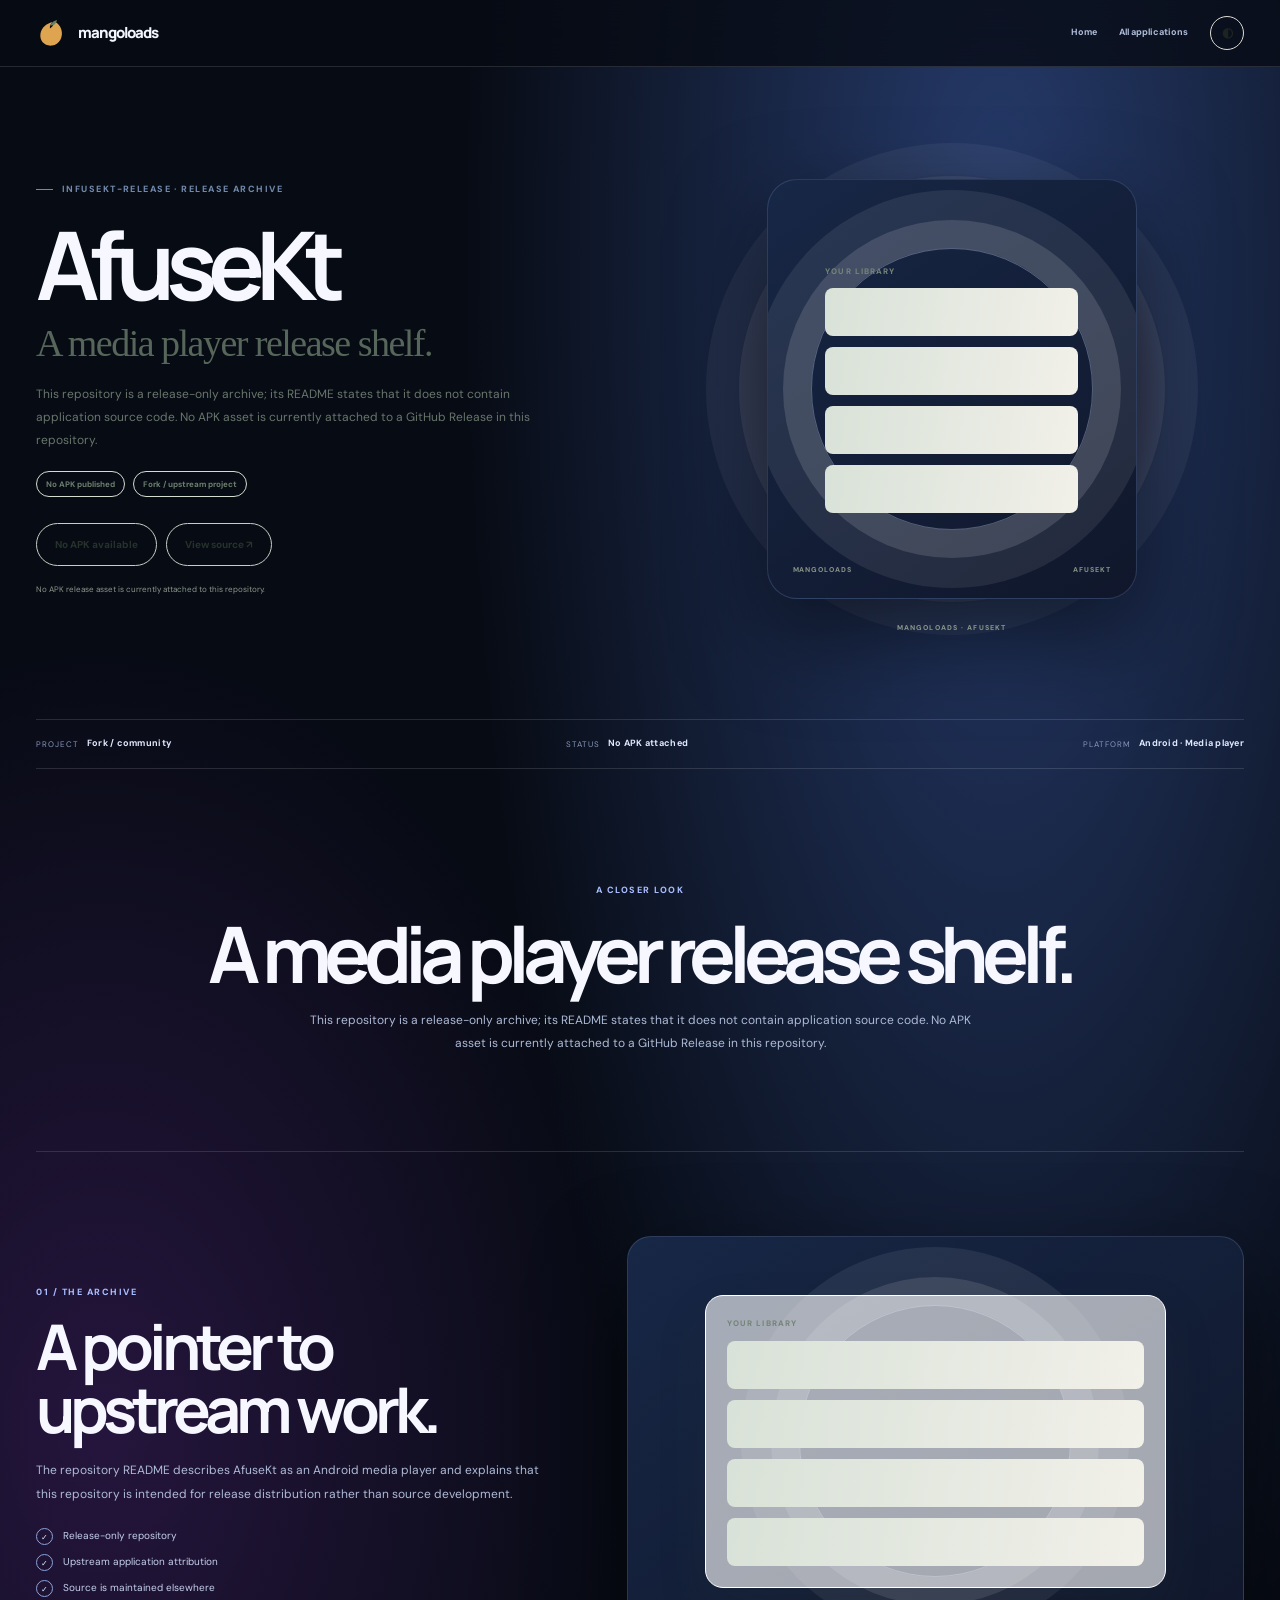
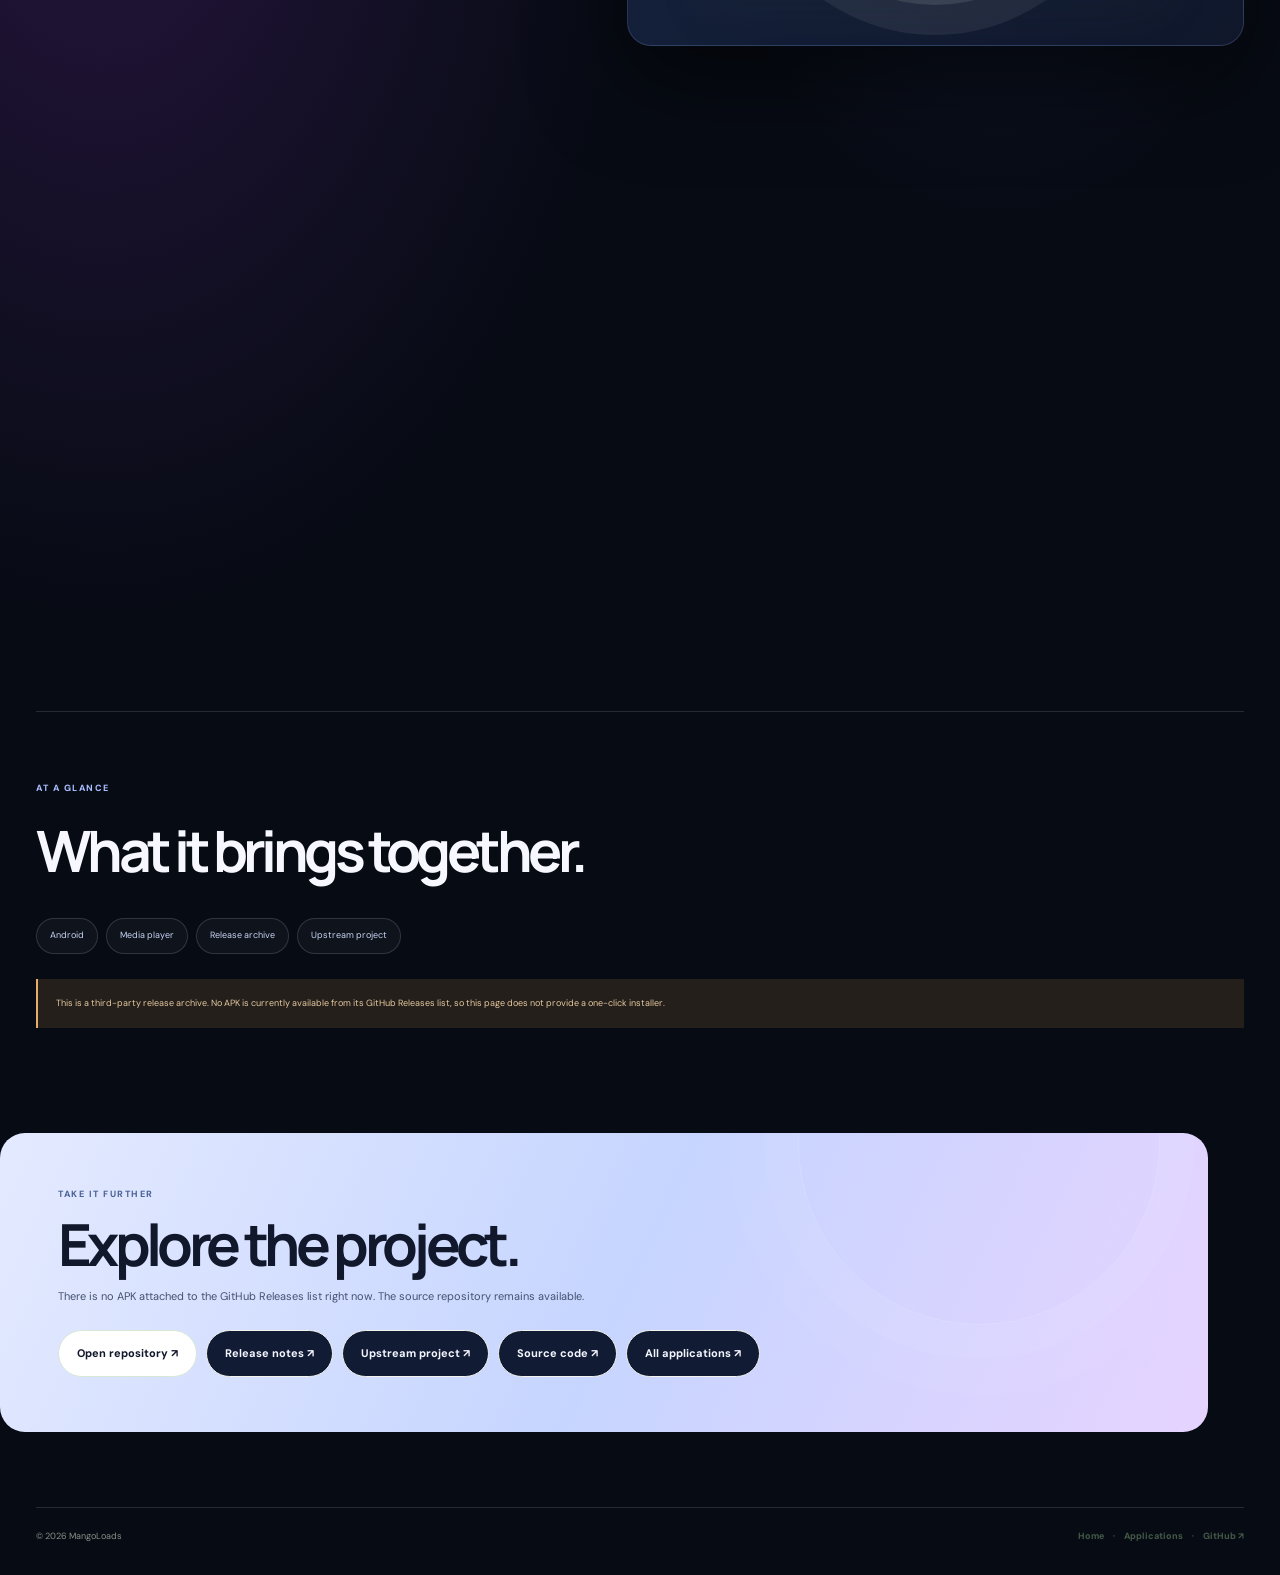
==== commit d9fa17e4: "Apply cinematic visual system to remaining product pages" ====
--- a/apps/afusekt/index.html
+++ b/apps/afusekt/index.html
@@ -3,7 +3,7 @@
 <head>
 <meta charset="utf-8"><meta name="viewport" content="width=device-width, initial-scale=1, viewport-fit=cover"><meta name="theme-color" content="#f4f1eb">
 <meta name="description" content="Explore the features and latest available build for this MangoLoads application.">
-<title>Application — MangoLoads</title><link rel="icon" type="image/svg+xml" href="../../favicon.svg"><link rel="preconnect" href="https://fonts.googleapis.com"><link rel="preconnect" href="https://fonts.gstatic.com" crossorigin><link rel="stylesheet" href="../../styles.css">
+<title>Application — MangoLoads</title><link rel="icon" type="image/svg+xml" href="../../favicon.svg"><link rel="preconnect" href="https://fonts.googleapis.com"><link rel="preconnect" href="https://fonts.gstatic.com" crossorigin><link rel="stylesheet" href="../../styles.css"><link rel="stylesheet" href="../../visual.css">
 </head>
 <body class="product-page" data-app="afusekt">
 <a class="skip-link" href="#main">Skip to content</a>
--- a/visual.css
+++ b/visual.css
@@ -0,0 +1,25 @@
+body{background:radial-gradient(ellipse at 78% 8%,#263b6b 0,transparent 38%),radial-gradient(ellipse at 8% 45%,#25153d 0,transparent 32%),#070b14!important;color:#f4f6ff!important}
+.site-header,.product-header{background:#070b14c9!important;backdrop-filter:blur(24px);border-color:#ffffff20!important}
+.primary-nav,.product-nav,.hero-copy>p,.section-heading p,.hero-foot,.page-hero p,.download-main>p,.product-intro-block p,.story-copy>p{color:#aebbd7!important}
+.hero{min-height:780px;position:relative;isolation:isolate}.hero:before{content:"";position:absolute;z-index:-1;inset:-78px -5vw 0;background:radial-gradient(ellipse at 72% 36%,#f3a65b55,transparent 17%),radial-gradient(ellipse at 73% 35%,#6b83d755,transparent 38%),linear-gradient(145deg,#0a1020,#111c38 52%,#070b14);pointer-events:none}
+.hero h1,.section-heading h2,.page-hero h1,.download-main h2,.product-hero h1,.story-copy h2,.product-intro-block h2,.product-gallery h2,.product-details h2{color:#f6f7ff!important}
+.hero h1 .soft{background:linear-gradient(100deg,#a8c8ff,#d6b5ff 55%,#ffbe83);-webkit-background-clip:text;background-clip:text;color:transparent}
+.eyebrow,.kicker{color:#a9bdff!important}.hero-art:before{background:radial-gradient(circle,#526da8 0,transparent 70%);width:580px;height:580px;filter:blur(18px)}.hero-art:after{border-color:#b5ccff40;width:480px;height:480px}
+.hero-device{box-shadow:0 35px 100px #000a,0 0 65px #7397ff3b}.hero-float{background:#10182cbb;border-color:#c5d7ff38;color:#fff;box-shadow:0 20px 60px #0008}.hero-float small,.hero-caption{color:#aab9e6}
+.home-index{border-color:#ffffff20;color:#a0acc6}.home-index b{color:#f3f6ff}.home-index i{background:#34405c}.collection{padding-top:120px}
+.product-slide{border:1px solid #cadbff29;box-shadow:0 25px 80px #0008;min-height:510px;background:linear-gradient(125deg,#111a2b,#151d35 48%,#0b1020)!important;color:#fff}
+.product-slide:after{border-color:#a9c6ff22;box-shadow:0 0 0 40px #b3caff0d,0 0 0 80px #b3caff08}.slide-copy h3{color:#fff!important}.slide-index,.slide-category{color:#a8b9e8!important}.slide-tagline{color:#d5dcf1!important}.slide-description{color:#a5b2ce!important}.slide-link{color:#f5f6ff!important}
+.slide-image-frame{background:linear-gradient(145deg,#1b2c4a,#10182b);border:1px solid #a8c7ff3b;box-shadow:0 28px 80px #0008}.art-fallback{background:radial-gradient(circle at 50% 38%,#425d92,#151d36 60%,#090e1b)}
+.art-library,.art-keyboard{background:#111b31aa;border-color:#9cbaff55}.art-library b{color:#c2d4ff}.art-library span{background:linear-gradient(90deg,#435b83,#1e2d4d)}.art-keyboard-row i{background:linear-gradient(145deg,#dce7ff,#8398c4)}
+.carousel-progress,.carousel-foot{color:#9baaca}.carousel-progress strong{color:#fff}.carousel-dots button{background:#46516d}.carousel-dots button[aria-current=true]{background:#c4d6ff}
+.carousel-arrow{border:1px solid #a9bfff66;background:#131e35;color:#fff;border-radius:50%;width:38px;height:38px;cursor:pointer}
+.home-end{background:linear-gradient(115deg,#151d35,#1b1640 55%,#1d304c);border:1px solid #adc5ff2b;box-shadow:0 25px 90px #0008}.home-end .kicker{color:#b8caff}.home-end p,.home-end-meta span{color:#b5c1dc}.home-end-meta{border-color:#ffffff24}.home-end-meta strong{color:#fff}
+.site-footer,.product-more,.download-controls,.download-row,.product-strip,.product-gallery,.product-details,.product-story{border-color:#ffffff20!important}
+.page-hero h1 em{color:#b7caff}.meta-pill{border-color:#ffffff24;color:#b4c1dc}.filter-button{color:#9eaccb}.filter-button.active{background:#dce7ff;color:#11182b}
+.search-box{border-color:#ffffff26;background:#ffffff09}.search-box input{color:#fff}.download-row:hover{background:#ffffff08}.download-art{background:linear-gradient(140deg,#263c67,#121a2e);border:1px solid #a8c5ff33}.download-main h2 a{color:#fff}.download-meta{color:#8e9dbc}.download-meta strong,.download-status{color:#d2ddf5}.download-actions .detail-link{color:#aebada}
+.notice,.product-caveat{background:#241f1b;border-color:#e6ad68;color:#e5c99f}.product-hero-media:before{background:radial-gradient(circle,#344c7d,#171d39 58%,transparent 72%)!important}.product-hero-media:after{border-color:#afcaff44!important}
+.product-art,.story-media{background:linear-gradient(145deg,#172746,#10172b)!important;border:1px solid #a9c6ff2c!important;box-shadow:0 35px 90px #0008}.product-art:before,.story-media:before{border-color:#d4e1ff55!important}.product-art-symbol,.story-art-symbol{background:linear-gradient(145deg,#f6f9ff88,#8da7e333)!important;border-color:#fff8!important;color:#edf4ff!important}
+.product-hero-image{border-color:#dce7ff!important;background:#111a30!important;box-shadow:0 35px 100px #000a!important}.product-strip{color:#8798bd}.product-strip b{color:#e1e9ff}.story-point{color:#c5d1ec}.story-point i{border-color:#8aa4df;color:#d8e4ff}
+.gallery-track img{background:#141e34;border-color:#ffffff24}.feature-pill{background:#ffffff09;border-color:#ffffff24;color:#c7d5f4}
+.product-final{background:linear-gradient(115deg,#e4eaff,#c6d5ff 52%,#e6d3ff)!important;color:#11182b!important}.product-final h2{color:#11182b!important}.product-final p{color:#45516e!important}.product-final .kicker{color:#4c6398!important}.product-final .button{background:#111b33!important;color:#f3f6ff!important}.product-final .button.primary{background:#fff!important;color:#11182b!important}
+@media(max-width:700px){.hero{padding-top:70px;min-height:0}.hero:before{inset:-65px -18px 0;opacity:.8}.hero-art{height:370px}.hero-art:before{width:340px;height:340px}.hero-art:after{width:280px;height:280px}.collection{padding-top:75px}.product-slide{min-height:555px;background:linear-gradient(150deg,#172440,#10182b 70%,#0b1020)!important}.home-end{padding:32px 23px}.product-hero{padding-top:65px}.download-row{background:#10182a55;border-radius:16px;padding:14px;margin:10px 0;border:1px solid #ffffff16}}
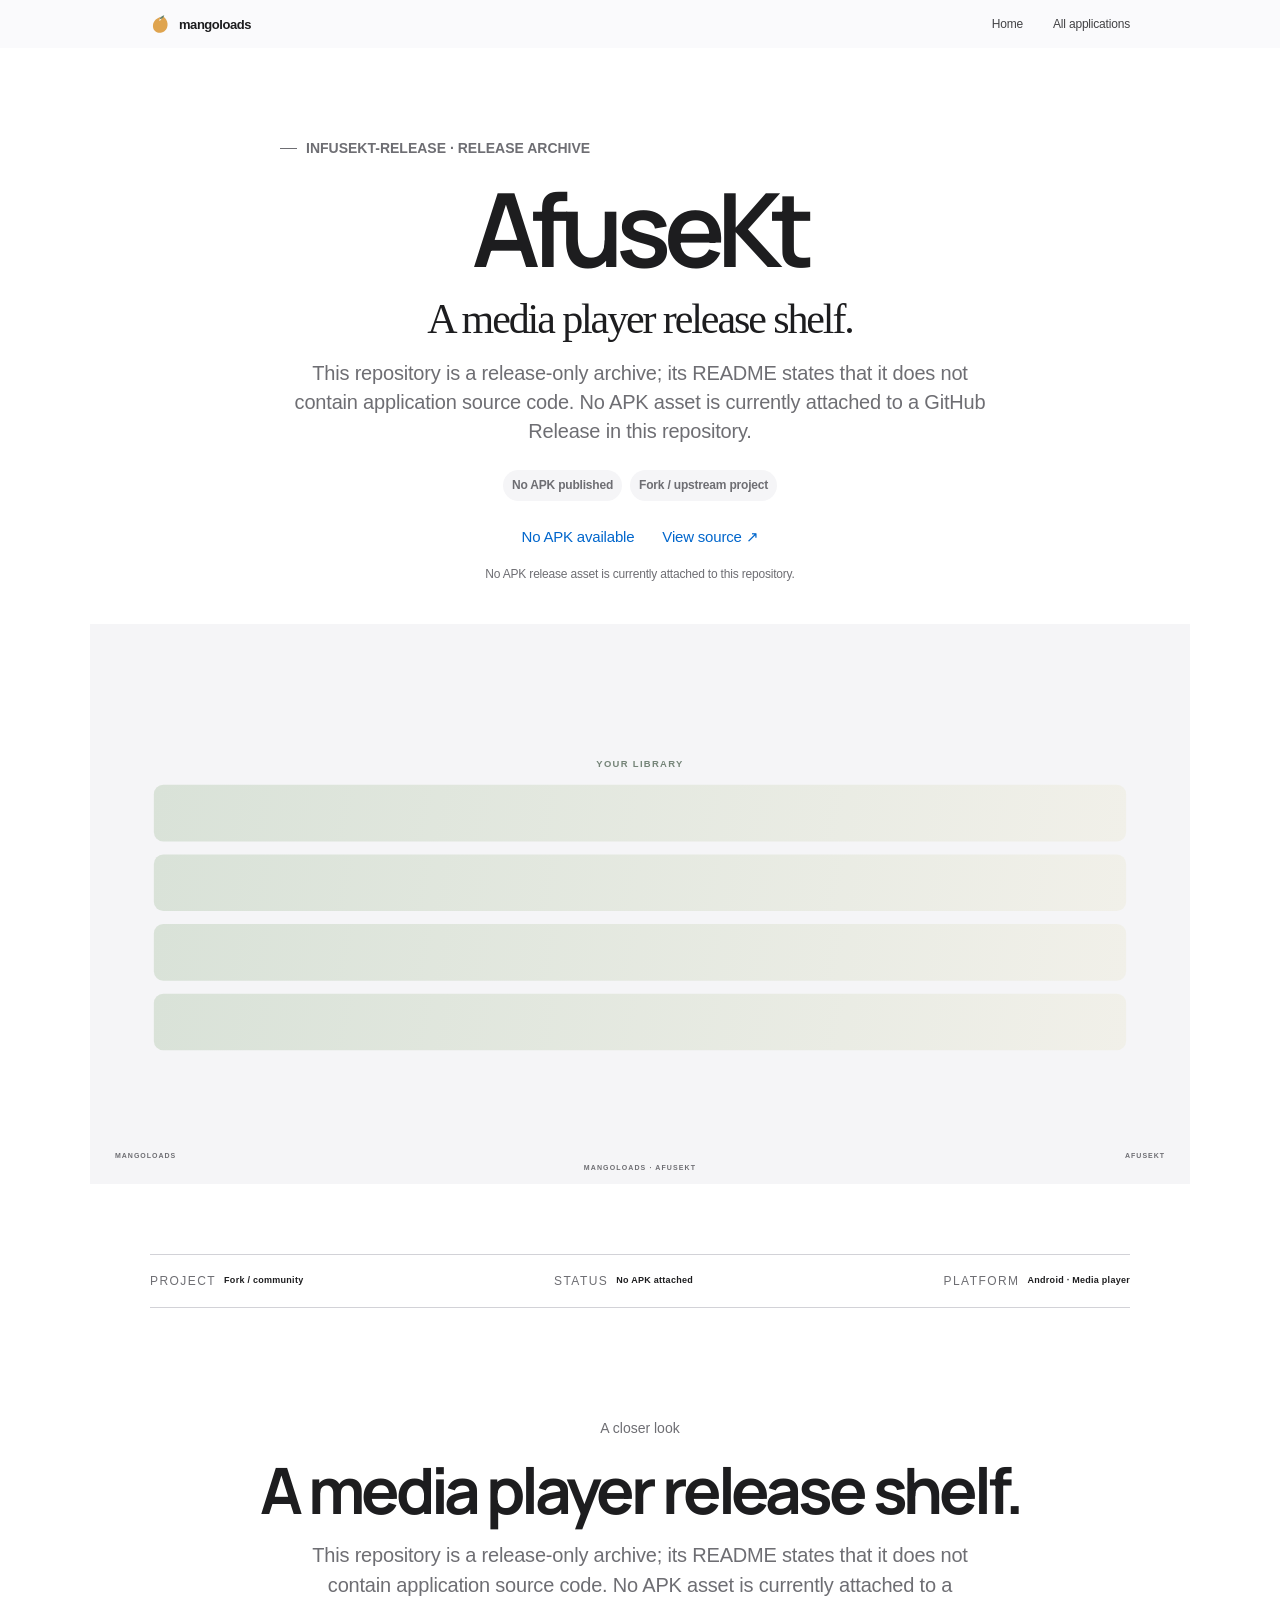
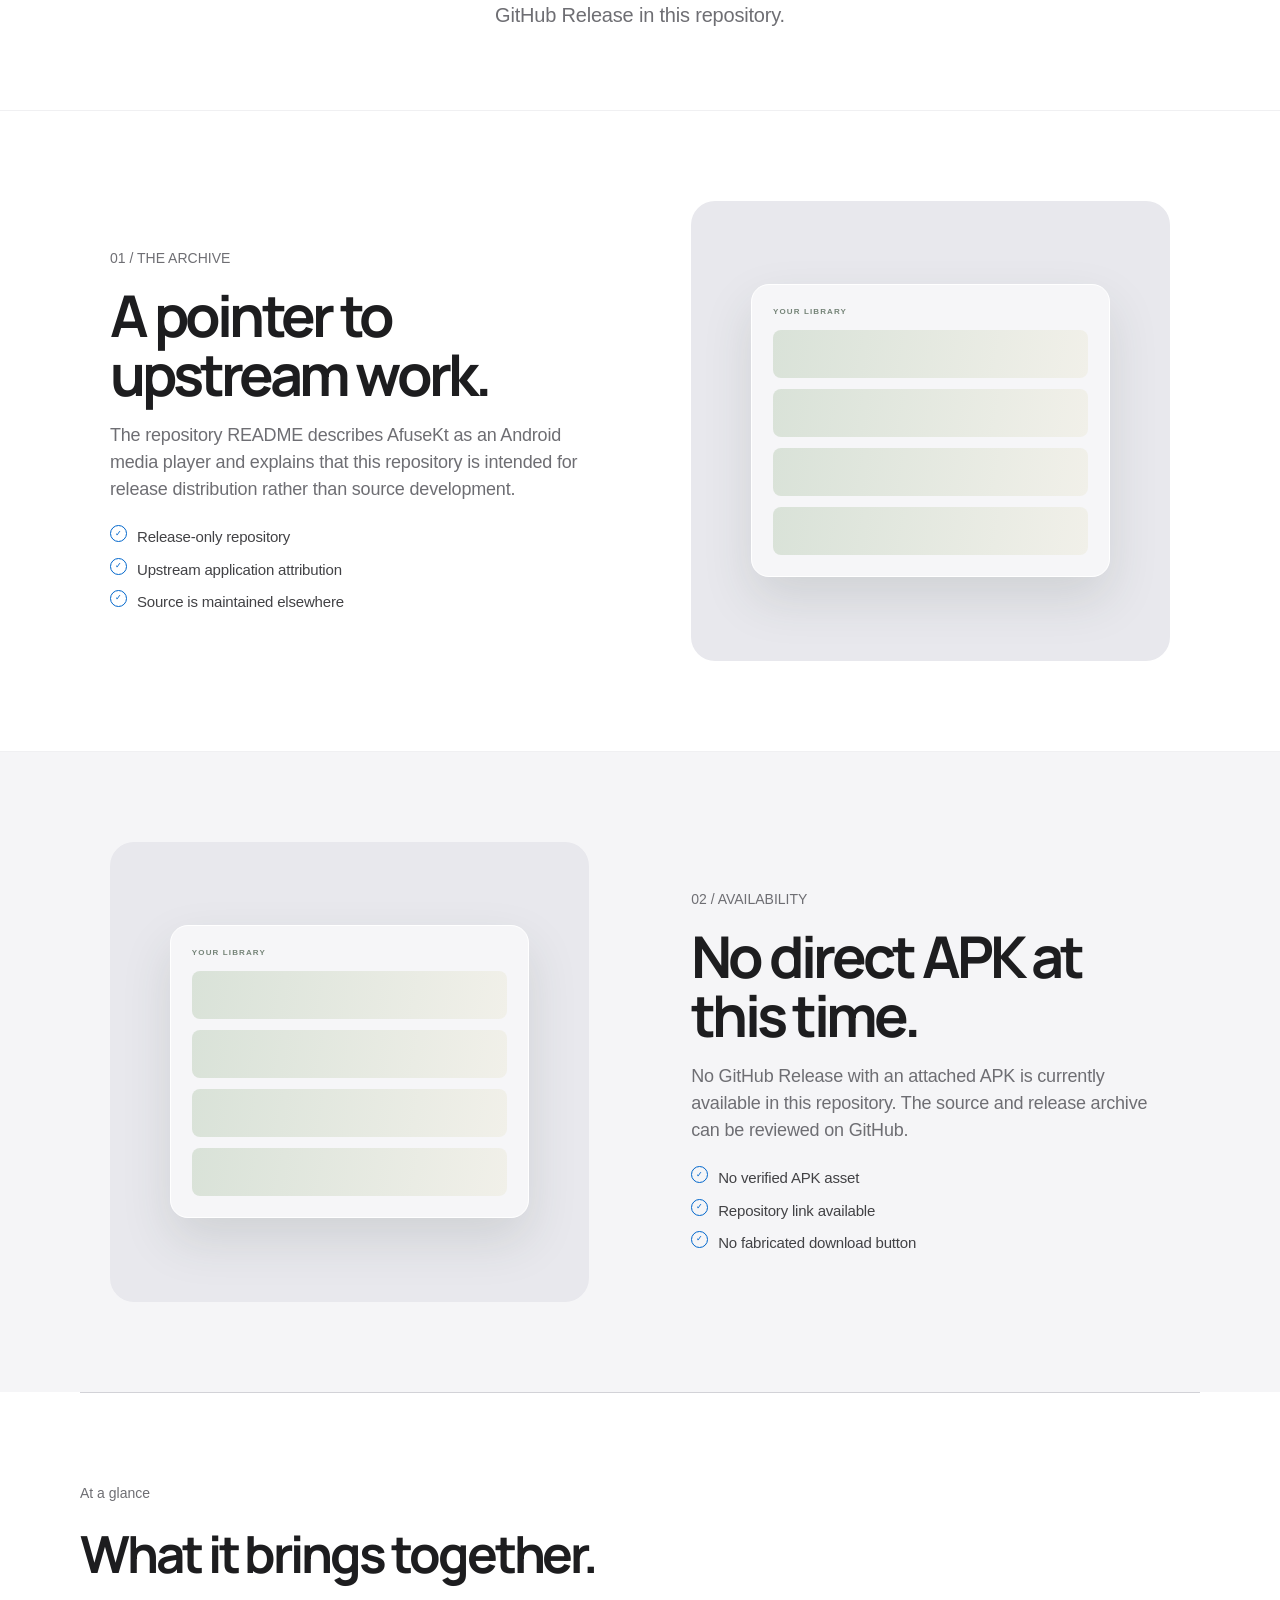
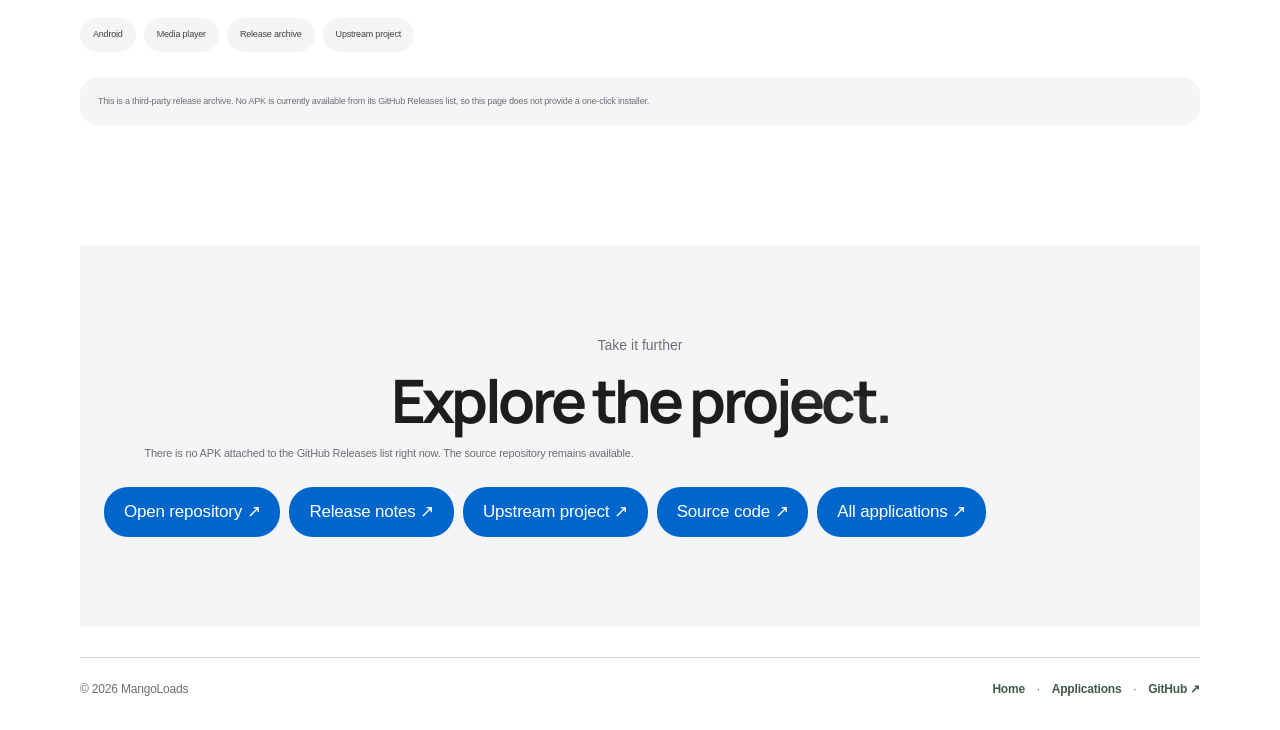
==== commit 9c248090: "Rebuild MangoLoads with Apple.com-inspired product design" ====
--- a/apps/afusekt/index.html
+++ b/apps/afusekt/index.html
@@ -1,9 +1,9 @@
 <!doctype html>
 <html lang="en">
 <head>
-<meta charset="utf-8"><meta name="viewport" content="width=device-width, initial-scale=1, viewport-fit=cover"><meta name="theme-color" content="#f4f1eb">
+<meta charset="utf-8"><meta name="viewport" content="width=device-width, initial-scale=1, viewport-fit=cover"><meta name="theme-color" content="#ffffff">
 <meta name="description" content="Explore the features and latest available build for this MangoLoads application.">
-<title>Application — MangoLoads</title><link rel="icon" type="image/svg+xml" href="../../favicon.svg"><link rel="preconnect" href="https://fonts.googleapis.com"><link rel="preconnect" href="https://fonts.gstatic.com" crossorigin><link rel="stylesheet" href="../../styles.css"><link rel="stylesheet" href="../../visual.css">
+<title>Application — MangoLoads</title><link rel="icon" type="image/svg+xml" href="../../favicon.svg"><link rel="preconnect" href="https://fonts.googleapis.com"><link rel="preconnect" href="https://fonts.gstatic.com" crossorigin><link rel="stylesheet" href="../../styles.css"><link rel="stylesheet" href="../../apple.css">
 </head>
 <body class="product-page" data-app="afusekt">
 <a class="skip-link" href="#main">Skip to content</a>
--- a/apple.css
+++ b/apple.css
@@ -0,0 +1,50 @@
+/* Apple.com-inspired MangoLoads system */
+:root{--ink:#1d1d1f;--muted:#6e6e73;--line:#d2d2d7;--blue:#06c}
+html{scroll-behavior:smooth}body{background:#fff!important;color:var(--ink)!important;font-family:-apple-system,BlinkMacSystemFont,"SF Pro Display","Helvetica Neue",Arial,sans-serif!important;letter-spacing:-.012em}
+.container{width:min(1120px,calc(100% - 48px))}
+.site-header,.product-header{height:48px!important;padding:0 max(22px,calc((100vw - 1024px)/2))!important;background:#fafafce8!important;border:0!important;backdrop-filter:saturate(180%) blur(20px)!important;position:sticky!important;top:0;z-index:50}
+.brand{gap:8px}.brand-symbol,.brand-symbol svg{width:21px!important;height:21px!important}.brand-name{font:650 13px -apple-system,BlinkMacSystemFont,sans-serif!important;letter-spacing:-.035em!important;color:var(--ink)}
+.primary-nav,.product-nav{gap:30px!important;font-size:12px!important;color:#424245!important;font-weight:400!important}.primary-nav a:hover,.product-nav a:hover{color:var(--blue)!important}
+.header-link,.theme-toggle{display:none!important}
+.hero{width:100%;min-height:0!important;display:flex!important;flex-direction:column!important;gap:0!important;padding:92px 24px 74px!important;text-align:center;overflow:hidden}
+.hero-copy{padding:0!important;max-width:900px;margin:0 auto}.eyebrow{justify-content:center!important;color:var(--muted)!important;font-size:12px!important;letter-spacing:0!important;text-transform:none!important;font-weight:500!important}.eyebrow:before{display:none!important}
+.hero h1{font-size:clamp(54px,8vw,104px)!important;line-height:.99!important;letter-spacing:-.075em!important;font-weight:650!important;margin:17px auto 18px!important;max-width:1000px!important;color:var(--ink)!important}
+.hero h1 .soft{font-family:inherit!important;font-style:normal!important;font-weight:650!important;letter-spacing:inherit!important;background:none!important;color:var(--muted)!important}
+.hero-copy>p{font-size:21px!important;line-height:1.38!important;max-width:670px!important;margin:0 auto!important;color:var(--muted)!important}.hero-copy>p strong{font-weight:400!important;color:var(--muted)!important}
+.hero-actions{justify-content:center!important;margin-top:24px!important;gap:24px!important}.button{min-height:0!important;padding:0!important;border:0!important;border-radius:0!important;background:none!important;color:var(--blue)!important;font-size:17px!important;font-weight:400!important;gap:7px!important}.button:hover{background:none!important;transform:none!important;text-decoration:underline}.button.primary{background:none!important;color:var(--blue)!important}
+.hero-foot{justify-content:center!important;margin-top:30px!important;color:var(--muted)!important;font-size:12px!important}
+.hero-art{width:min(100%,1000px);height:590px!important;margin:30px auto 0;overflow:visible}.hero-art:before{width:700px!important;height:510px!important;top:60px!important;background:radial-gradient(ellipse,#f2f2f4 0%,#fff 68%)!important;filter:none!important}.hero-art:after{display:none!important}
+.hero-device{width:270px!important;height:510px!important;border-radius:42px!important;padding:7px!important;background:linear-gradient(135deg,#c9c9ce,#fff 22%,#8c8c91 52%,#f7f7f8 72%,#8c8c91)!important;box-shadow:0 35px 90px #0002!important;transform:rotate(-3deg)!important}.hero-device-screen{border-radius:35px!important;background:#f5f5f7!important}
+.hero-float{display:none!important}.hero-caption{bottom:8px!important;color:#86868b!important;font-size:11px!important;letter-spacing:.02em!important}
+.home-index{max-width:980px;border-color:var(--line)!important;color:var(--muted)!important;font-size:11px!important;text-transform:none!important;letter-spacing:0!important}.home-index b{color:var(--ink)!important}.home-index i{background:var(--line)!important}
+.collection{padding:100px 0 110px!important}.section-heading{align-items:end!important;margin-bottom:32px!important}.kicker{font-size:14px!important;letter-spacing:0!important;text-transform:none!important;color:var(--muted)!important;font-weight:500!important}
+.section-heading h2{font-size:clamp(40px,5.4vw,64px)!important;letter-spacing:-.065em!important;line-height:1.02!important;color:var(--ink)!important}.section-heading p{font-size:17px!important;line-height:1.45!important;color:var(--muted)!important}
+.carousel-controls{margin-bottom:18px!important}.carousel-progress{font-size:12px!important;letter-spacing:0!important;color:var(--muted)!important}.carousel-progress strong{color:var(--ink)!important}
+.carousel-arrow{width:36px!important;height:36px!important;background:#f5f5f7!important;color:var(--ink)!important;border:0!important}
+.product-slide{flex:0 0 88%!important;min-height:570px!important;padding:54px!important;grid-template-columns:.85fr 1.15fr!important;gap:28px!important;border:0!important;border-radius:0!important;box-shadow:none!important;background:#f5f5f7!important;color:var(--ink)!important}.product-slide:after{display:none!important}
+.slide-news,.slide-board,.slide-exp,.slide-liquid,.slide-metro,.slide-bit,.slide-dictate,.slide-afuse{background:#f5f5f7!important}
+.slide-index,.slide-category{color:var(--muted)!important;font-size:12px!important;letter-spacing:0!important;text-transform:none!important}
+.product-slide h3{font-size:clamp(42px,5vw,64px)!important;letter-spacing:-.065em!important;color:var(--ink)!important;margin:22px 0 12px!important}
+.slide-tagline{font:500 clamp(24px,2.5vw,34px)/1.12 -apple-system,BlinkMacSystemFont,"Helvetica Neue",sans-serif!important;letter-spacing:-.045em!important;color:var(--ink)!important}
+.slide-description{font-size:17px!important;line-height:1.45!important;color:var(--muted)!important}.slide-link{font-size:16px!important;color:var(--blue)!important;font-weight:400!important}.slide-link span{display:none!important}
+.slide-art{min-height:430px!important}.slide-image-frame{height:430px!important;border:0!important;border-radius:24px!important;background:#e8e8ed!important;box-shadow:none!important;transform:none!important}.slide-image-frame img{object-fit:contain!important;padding:0!important}.slide-image-frame.cover img{object-fit:cover!important}.art-fallback{background:linear-gradient(145deg,#f8f8fa,#e4e4e9)!important}
+.carousel-foot{color:var(--muted)!important}.home-end{background:#f5f5f7!important;border:0!important;border-radius:0!important;box-shadow:none!important;color:var(--ink)!important;padding:72px 8%!important;text-align:center}.home-end h2{color:var(--ink)!important}.home-end p,.home-end-meta span{color:var(--muted)!important}.home-end .kicker{color:var(--muted)!important}.home-end-meta{border-color:var(--line)!important}.home-end-meta strong{color:var(--ink)!important}
+.page-hero{text-align:center;padding:100px 0 70px!important}.page-hero h1{font-size:clamp(52px,7vw,88px)!important;line-height:1!important;letter-spacing:-.07em!important;color:var(--ink)!important}.page-hero h1 em{font-style:normal!important;color:var(--muted)!important}.page-hero p{font-size:21px!important;line-height:1.4!important;max-width:680px!important;margin:20px auto!important;color:var(--muted)!important}.page-meta{justify-content:center!important}.meta-pill{border:0!important;background:#f5f5f7!important;color:var(--muted)!important}
+.download-controls{border-color:var(--line)!important}.filter-button{color:#424245!important}.filter-button.active{background:var(--ink)!important;color:#fff!important}.search-box{background:#f5f5f7!important;border:0!important}.search-box input{color:var(--ink)!important}
+.download-row{grid-template-columns:100px 1fr auto!important;gap:28px!important;padding:30px 0!important;border-bottom:1px solid var(--line)!important;background:#fff!important}.download-row:hover{background:#fff!important}.download-art{width:100px!important;height:100px!important;border:0!important;border-radius:22px!important;background:#f5f5f7!important}.download-main h2{font-size:30px!important;letter-spacing:-.05em!important}.download-main h2 a{color:var(--ink)!important}.download-main>p{font-size:15px!important;color:var(--muted)!important;line-height:1.5!important}.download-meta,.download-status{font-size:12px!important;color:var(--muted)!important}.download-meta strong{color:var(--ink)!important}.download-actions .button.primary{background:var(--blue)!important;color:#fff!important;padding:10px 16px!important;border-radius:22px!important;font-size:13px!important}.download-actions .detail-link{color:var(--blue)!important;font-size:13px!important}
+.notice,.product-caveat{background:#f5f5f7!important;border:0!important;color:var(--muted)!important;border-radius:18px!important}
+.product-header-inner{width:min(1024px,calc(100% - 44px))!important;margin:auto!important}
+.product-hero{width:100%!important;max-width:none!important;display:flex!important;flex-direction:column!important;align-items:center!important;text-align:center!important;gap:40px!important;padding:90px 24px 70px!important;min-height:0!important}.product-hero-copy{max-width:900px!important}.product-kicker{font-size:14px!important;letter-spacing:0!important;color:var(--muted)!important}
+.product-hero h1{font-size:clamp(58px,8vw,108px)!important;line-height:.98!important;letter-spacing:-.075em!important;font-weight:650!important;color:var(--ink)!important;margin:18px 0!important}.product-subtitle{font-size:clamp(26px,3.4vw,42px)!important;line-height:1.12!important;letter-spacing:-.05em!important;color:var(--ink)!important;margin:0 auto 16px!important}.product-intro{font-size:20px!important;line-height:1.45!important;color:var(--muted)!important;max-width:720px!important;margin:0 auto!important}
+.product-status-row,.product-hero-actions{justify-content:center!important}.product-status-row{margin-top:24px!important}.product-status{font-size:12px!important;border:0!important;background:#f5f5f7!important;color:var(--muted)!important}.product-hero-actions{margin-top:24px!important;gap:28px!important}.product-hero-actions .button.primary{background:var(--blue)!important;color:white!important;border-radius:24px!important;padding:11px 18px!important;font-size:15px!important}.product-hero-actions .button:not(.primary){font-size:15px!important}.product-build-note{justify-content:center!important;color:var(--muted)!important;font-size:12px!important}
+.product-hero-media{width:min(100%,1100px)!important;min-height:560px!important;display:grid!important;place-items:center!important;background:#f5f5f7!important;overflow:hidden!important}.product-art,.hero-image-wrap{width:100%!important;max-width:100%!important;height:560px!important;min-height:560px!important;border:0!important;border-radius:0!important;background:#f5f5f7!important;box-shadow:none!important}.product-art:before,.story-media:before{display:none!important}.product-art-visual{transform:scale(1.18)!important}.product-art-label{color:var(--muted)!important}.product-hero-image{max-height:510px!important;max-width:90%!important;border:0!important;border-radius:26px!important;background:transparent!important;box-shadow:0 25px 65px #0002!important}.product-hero-image.wide{max-width:100%!important;max-height:450px!important}.product-hero-foot{color:var(--muted)!important}
+.product-strip{max-width:980px!important;border-top:1px solid var(--line)!important;border-bottom:1px solid var(--line)!important;color:var(--muted)!important;font-size:12px!important}.product-strip b{color:var(--ink)!important}
+.product-intro-block{max-width:820px!important;text-align:center!important;padding:110px 0 80px!important}.product-intro-block h2{font-size:clamp(40px,5vw,64px)!important;line-height:1.03!important;letter-spacing:-.065em!important;color:var(--ink)!important}.product-intro-block p{font-size:20px!important;line-height:1.5!important;color:var(--muted)!important}
+.product-story{max-width:none!important;width:100%!important;display:grid!important;grid-template-columns:1fr 1fr!important;align-items:center!important;gap:8vw!important;padding:90px max(24px,calc((100vw - 1060px)/2))!important;border:0!important;border-top:1px solid #f0f0f2!important}.product-story:nth-child(even){background:#f5f5f7!important}.product-story:nth-child(even) .story-copy{order:2}.product-story:nth-child(even) .story-media{order:1}
+.story-copy{max-width:500px!important}.story-copy h2{font-size:clamp(38px,4.5vw,58px)!important;line-height:1.03!important;letter-spacing:-.065em!important;color:var(--ink)!important}.story-copy>p{font-size:18px!important;line-height:1.5!important;color:var(--muted)!important}.story-point{font-size:15px!important;color:#424245!important}.story-point i{border-color:var(--blue)!important;color:var(--blue)!important}
+.story-media{height:460px!important;border:0!important;border-radius:24px!important;background:#e8e8ed!important;box-shadow:none!important;overflow:hidden!important}.story-media img{width:100%;height:100%;object-fit:contain!important}.story-media img.wide{object-fit:cover!important}
+.product-gallery,.product-details{padding:90px 0!important;border-color:var(--line)!important}.product-gallery h2,.product-details h2{font-size:clamp(38px,4vw,54px)!important;letter-spacing:-.06em!important;color:var(--ink)!important}.gallery-track img{border:0!important;border-radius:18px!important;background:#f5f5f7!important}.feature-pill{background:#f5f5f7!important;border:0!important;color:#424245!important}
+.product-final{background:#f5f5f7!important;color:var(--ink)!important;border-radius:0!important;text-align:center!important;padding:90px 24px!important;margin:30px auto!important}.product-final h2{font-size:clamp(38px,5vw,60px)!important;letter-spacing:-.06em!important;color:var(--ink)!important}.product-final p{color:var(--muted)!important}.product-final .button{background:var(--blue)!important;color:#fff!important;border-radius:24px!important;padding:12px 20px!important}
+.product-more,.site-footer{border-color:var(--line)!important;color:var(--muted)!important;font-size:12px!important}
+@media(max-width:700px){.container{width:calc(100% - 40px)}.site-header,.product-header{padding:0 18px!important}.primary-nav,.product-nav{gap:15px!important;font-size:11px!important}.hero{padding:65px 20px 45px!important}.hero h1{font-size:clamp(48px,13vw,72px)!important}.hero-copy>p{font-size:18px!important}.hero-art{height:430px!important;margin-top:18px}.hero-device{width:220px!important;height:410px!important}.hero-art:before{width:360px!important;height:340px!important}.home-index{flex-wrap:wrap;gap:14px!important;justify-content:center!important}.home-index i{display:none}.collection{padding:70px 0!important}.section-heading{display:block!important}.section-heading p{margin-top:18px!important}.product-slide{flex-basis:94%!important;display:flex!important;flex-direction:column!important;padding:30px 24px!important;min-height:0!important;gap:15px!important}.slide-art{min-height:300px!important}.slide-image-frame{height:290px!important}.page-hero{padding:70px 0 45px!important}.page-hero h1{font-size:52px!important}.page-hero p{font-size:18px!important}.download-row{grid-template-columns:68px 1fr!important;gap:16px!important;padding:22px 0!important}.download-art{width:68px!important;height:68px!important}.download-actions{grid-column:2;display:flex!important;align-items:center!important;gap:18px!important;flex-wrap:wrap}.product-hero{padding:65px 20px 45px!important}.product-hero h1{font-size:58px!important}.product-subtitle{font-size:27px!important}.product-intro{font-size:17px!important}.product-hero-media,.product-art,.hero-image-wrap{min-height:360px!important;height:360px!important}.product-hero-image{max-height:330px!important}.product-strip{gap:14px!important;flex-wrap:wrap!important}.product-intro-block{padding:70px 0 50px!important}.product-story{grid-template-columns:1fr!important;gap:28px!important;padding:65px 24px!important}.product-story:nth-child(even) .story-copy,.product-story:nth-child(even) .story-media{order:initial}.story-media{height:330px!important}.story-copy h2{font-size:42px!important}.product-gallery,.product-details{padding:65px 0!important}.product-final{padding:65px 20px!important}}
+@media(prefers-reduced-motion:reduce){html{scroll-behavior:auto}*,*:before,*:after{animation-duration:.01ms!important;animation-iteration-count:1!important;transition-duration:.01ms!important}}
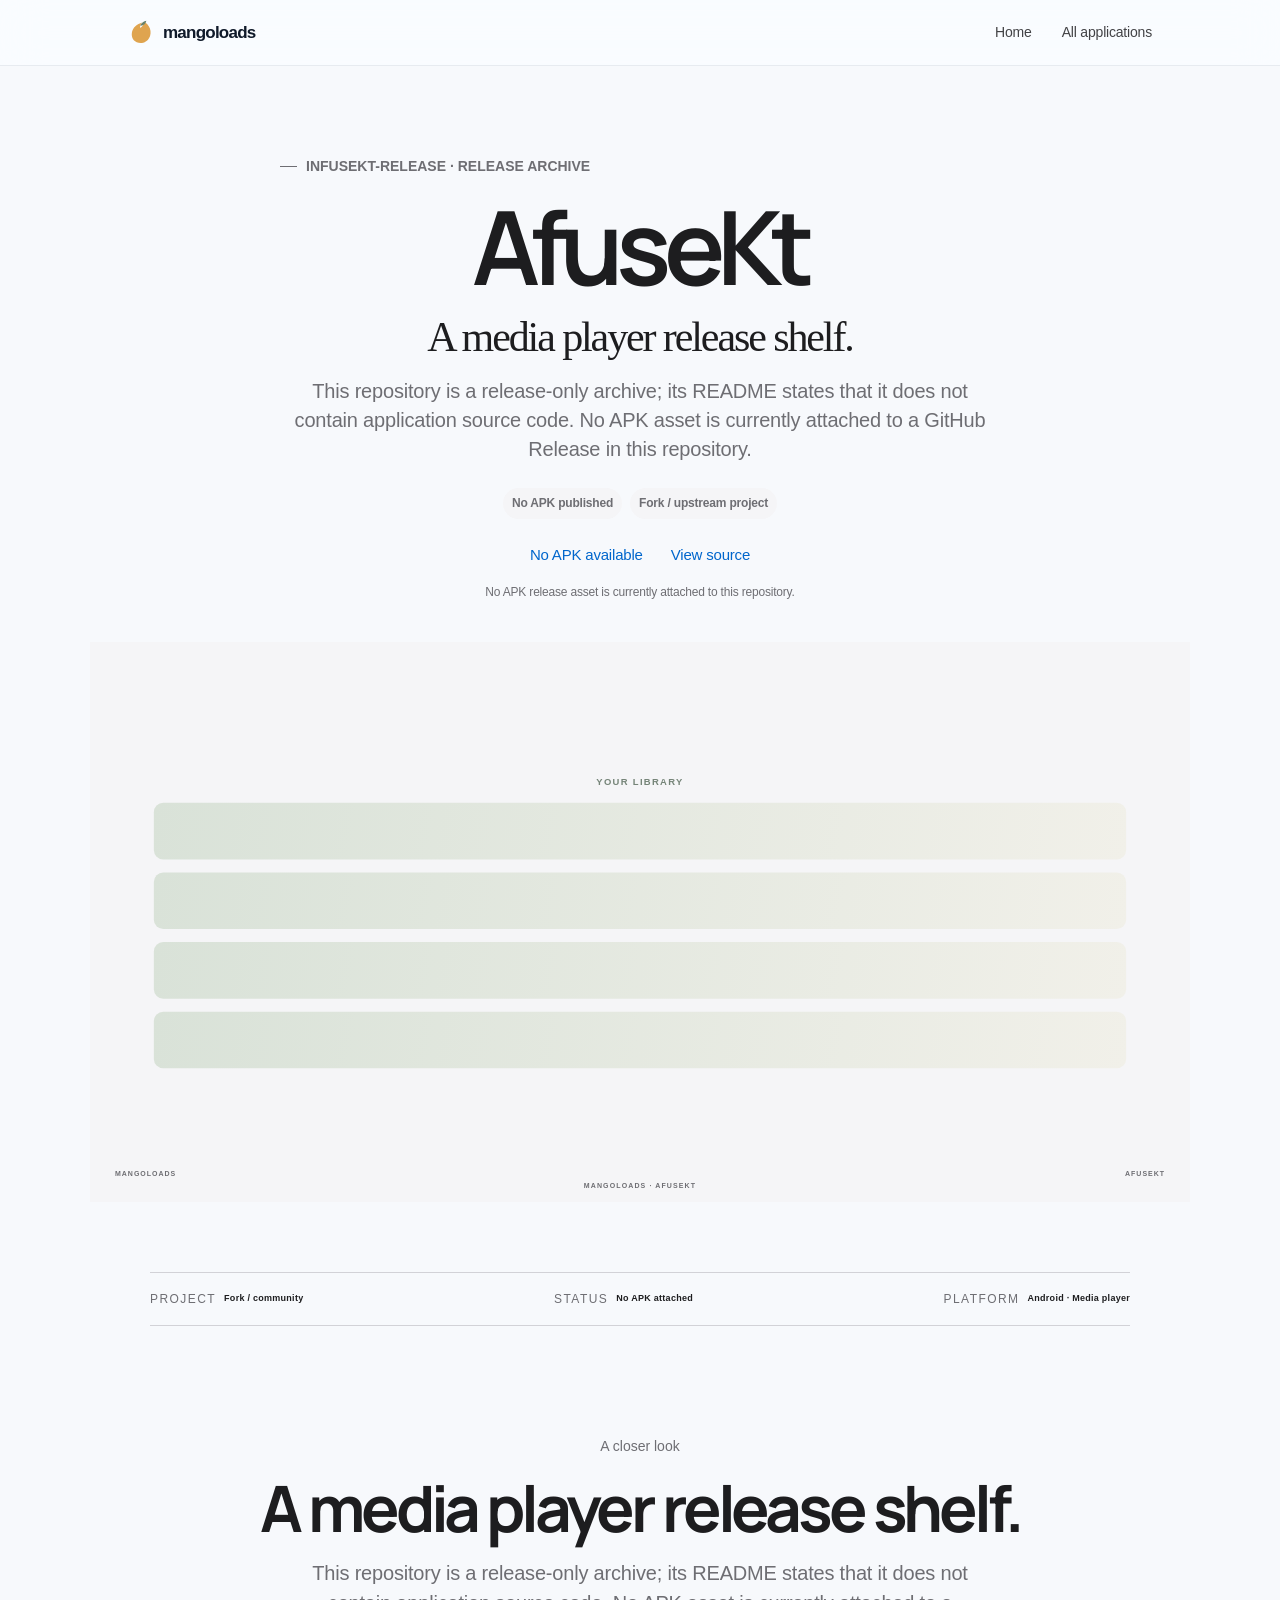
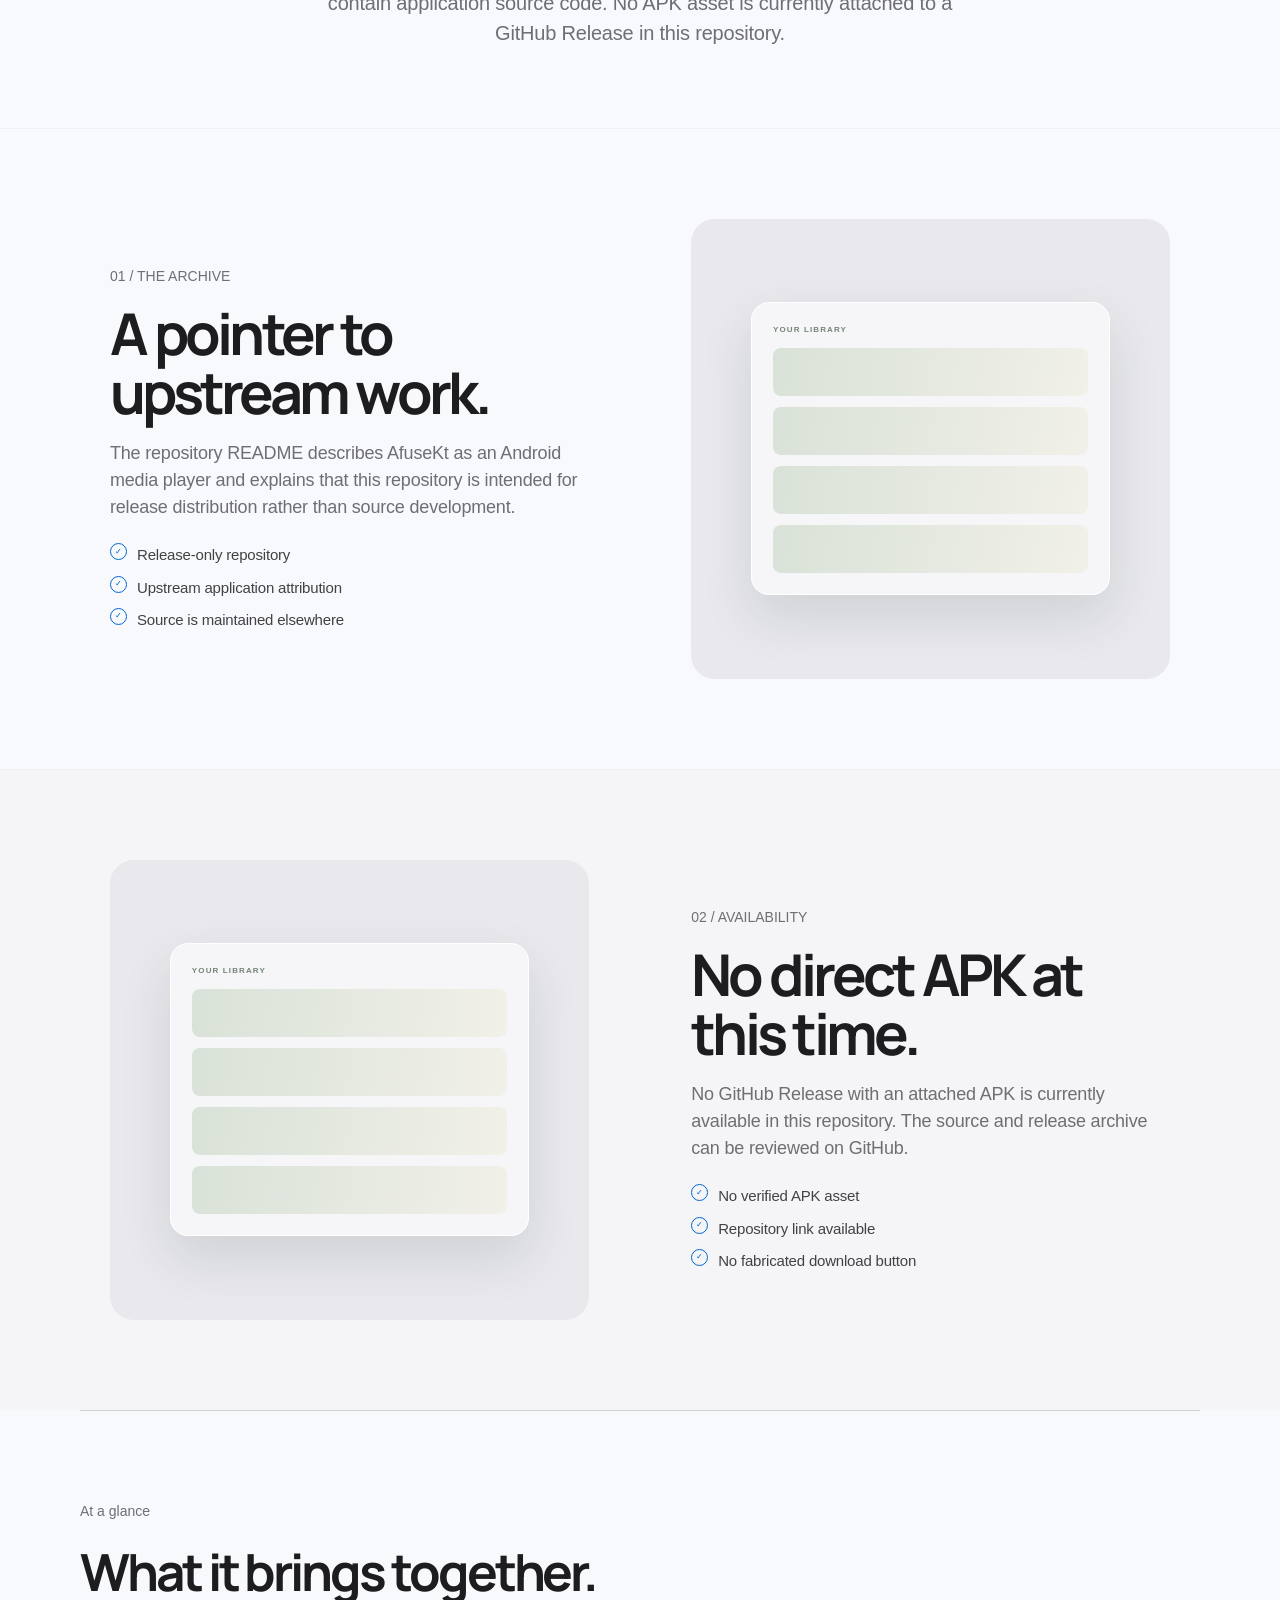
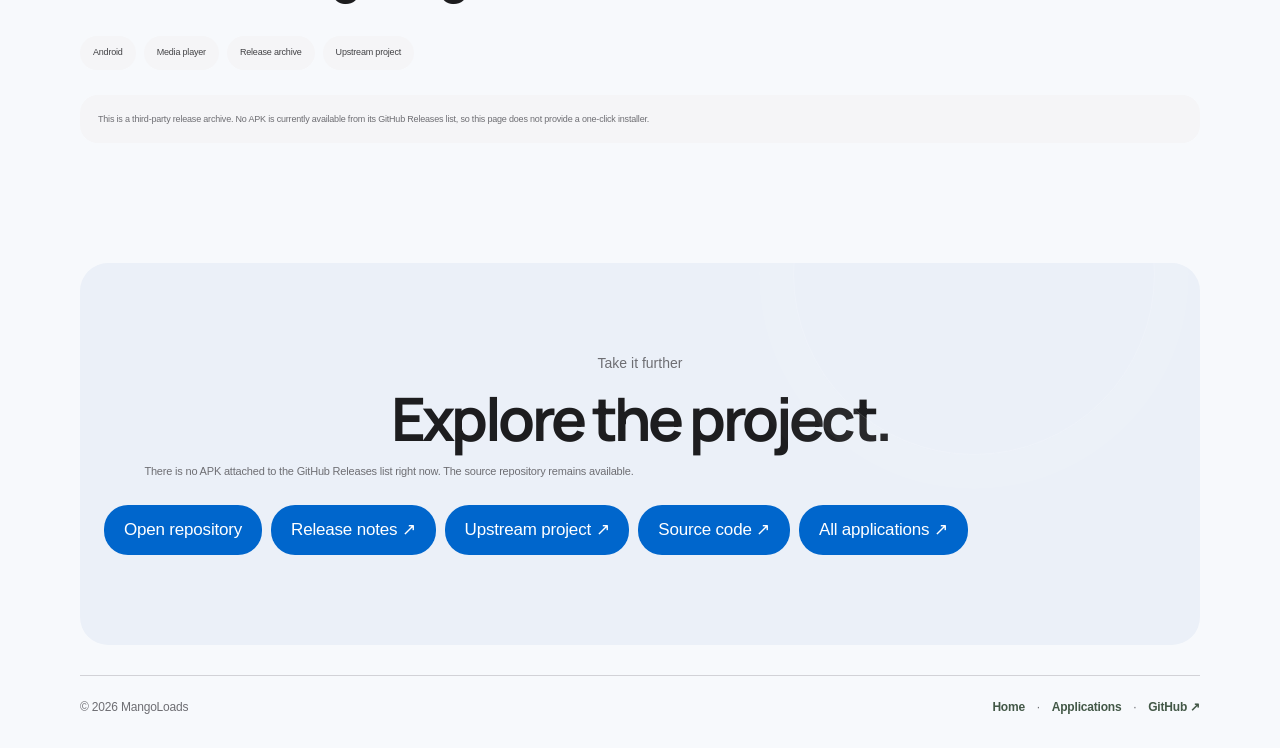
==== commit 0b8b8fab: "Refresh MangoLoads with current projects and sapphire redesign" ====
--- a/apps/afusekt/index.html
+++ b/apps/afusekt/index.html
@@ -3,7 +3,7 @@
 <head>
 <meta charset="utf-8"><meta name="viewport" content="width=device-width, initial-scale=1, viewport-fit=cover"><meta name="theme-color" content="#ffffff">
 <meta name="description" content="Explore the features and latest available build for this MangoLoads application.">
-<title>Application — MangoLoads</title><link rel="icon" type="image/svg+xml" href="../../favicon.svg"><link rel="preconnect" href="https://fonts.googleapis.com"><link rel="preconnect" href="https://fonts.gstatic.com" crossorigin><link rel="stylesheet" href="../../styles.css"><link rel="stylesheet" href="../../apple.css">
+<title>Application — MangoLoads</title><link rel="icon" type="image/svg+xml" href="../../favicon.svg"><link rel="preconnect" href="https://fonts.googleapis.com"><link rel="preconnect" href="https://fonts.gstatic.com" crossorigin><link rel="stylesheet" href="../../styles.css"><link rel="stylesheet" href="../../apple.css"><link rel="stylesheet" href="../../premium.css">
 </head>
 <body class="product-page" data-app="afusekt">
 <a class="skip-link" href="#main">Skip to content</a>
@@ -23,4 +23,4 @@
 </main>
 <script src="../../site.js" defer></script><script src="../../product-page.js" defer></script>
 </body>
-</html>+</html>
--- a/premium.css
+++ b/premium.css
@@ -0,0 +1,330 @@
+/* MangoLoads 2026 refresh — sapphire, pearl and a restrained mango accent.
+   Specific rules intentionally sit after the legacy visual layers. */
+:root {
+  --premium-ink: #101a2a;
+  --premium-muted: #5b6679;
+  --premium-sapphire: #0c1527;
+  --premium-cobalt: #2863da;
+  --premium-pearl: #f7f9fc;
+  --premium-stroke: #e5e9f1;
+  --premium-gold: #e5b86b;
+}
+html { scroll-padding-top: 76px; }
+body { background: var(--premium-pearl) !important; color: var(--premium-ink) !important; }
+::selection { background: #b9d0ff; color: #0c1527; }
+:focus-visible { outline: 3px solid #3f79ee; outline-offset: 4px; }
+a, button { -webkit-tap-highlight-color: transparent; }
+.site-header, .product-header {
+  height: 66px !important;
+  border-bottom: 1px solid rgba(19,39,68,.08) !important;
+  padding: 0 max(22px,calc((100vw - 1200px)/2)) !important;
+  background: rgba(250,252,255,.9) !important;
+}
+.site-header .brand-symbol, .site-header .brand-symbol svg,
+.product-header .brand-symbol, .product-header .brand-symbol svg {
+  width: 27px !important; height: 27px !important;
+}
+.brand-name { font-size: 17px !important; letter-spacing: -.045em !important; color: var(--premium-ink) !important; }
+.primary-nav, .product-nav { font-size: 14px !important; gap: 30px !important; }
+.site-header .header-link.dark {
+  display: inline-flex !important; padding: 10px 18px !important;
+  background: var(--premium-sapphire) !important; color: #fff !important;
+  font: 600 14px/1.15 -apple-system,BlinkMacSystemFont,"Helvetica Neue",Arial,sans-serif !important;
+  border-radius: 100px !important; text-decoration: none !important;
+  transition: background .2s ease, transform .2s ease;
+}
+.site-header .header-link.dark:hover { background: #214479 !important; transform: translateY(-1px); }
+.home-page .hero.premiere-hero {
+  position: relative; width: 100%; max-width: none; isolation: isolate;
+  min-height: 690px !important; padding: 105px max(5vw,calc((100vw - 1180px)/2)) 96px !important;
+  display: grid !important; grid-template-columns: minmax(0,1.1fr) minmax(360px,.9fr) !important;
+  align-items: center !important; gap: 30px !important; text-align: left !important; overflow: hidden !important;
+  background: linear-gradient(90deg,rgba(8,16,30,.93) 0%,rgba(8,16,30,.88) 42%,rgba(11,23,45,.46) 100%),url("assets/visuals/sapphire-optics.webp") center/cover no-repeat !important;
+}
+.premiere-hero::after {
+  content: ""; position: absolute; z-index: -1; inset: 0;
+  background: radial-gradient(circle at 86% 58%,rgba(93,153,247,.18),transparent 30%);
+  pointer-events: none;
+}
+.premiere-hero .hero-copy { max-width: 730px !important; padding: 0 !important; margin: 0 !important; text-align: left !important; position: relative; z-index: 2; }
+.premiere-hero .eyebrow {
+  font-size: 13px !important; font-weight: 700 !important; letter-spacing: .19em !important;
+  color: #b6cdee !important; text-transform: uppercase !important; justify-content: flex-start !important;
+  display: flex !important; align-items: center !important; gap: 12px;
+}
+.eyebrow-spark { width: 8px; height: 8px; border-radius: 50%; background: var(--premium-gold); box-shadow: 0 0 20px #e5b86b70; display: inline-block; }
+.premiere-hero h1 {
+  font-size: clamp(56px,6.35vw,92px) !important; line-height: .99 !important;
+  letter-spacing: -.076em !important; color: #fff !important;
+  margin: 24px 0 26px !important; max-width: 760px !important;
+}
+.premiere-hero h1 .soft {
+  color: #b8d4ff !important; background: linear-gradient(105deg,#fff 0%,#c8d9f5 43%,#80aaff 100%) !important;
+  -webkit-background-clip: text !important; background-clip: text !important; -webkit-text-fill-color: transparent;
+}
+.premiere-hero .hero-copy>p {
+  font-size: clamp(18px,1.55vw,21px) !important; line-height: 1.6 !important;
+  color: #d1ddf0 !important; margin: 0 !important; max-width: 570px !important;
+}
+.premiere-hero .hero-actions { justify-content: flex-start !important; gap: 12px !important; margin-top: 34px !important; flex-wrap: wrap; }
+.premiere-hero .button, .board-spotlight .button.primary {
+  display: inline-flex !important; align-items: center; justify-content: center;
+  min-height: 46px !important; padding: 13px 23px !important;
+  font-size: 15px !important; font-weight: 650 !important; border-radius: 100px !important;
+  text-decoration: none !important; transition: transform .2s ease, background .2s ease !important;
+}
+.premiere-hero .button:hover, .board-spotlight .button:hover { transform: translateY(-2px) !important; text-decoration: none !important; }
+.premiere-hero .button.primary { background: #f9fbff !important; color: #12284a !important; }
+.premiere-hero .button:not(.primary) { color: #fff !important; border: 1px solid #9bb9e76b !important; background: #ffffff13 !important; }
+.premiere-hero .hero-foot {
+  justify-content: flex-start !important; flex-wrap: wrap; margin-top: 36px !important;
+  color: #b9cce6 !important; font-size: 13px !important; gap: 12px !important;
+}
+.premiere-hero .hero-foot i { background: #6482aa !important; }
+.premiere-hero .hero-art {
+  margin: 0 !important; width: 100% !important; height: 500px !important; min-width: 0;
+  position: relative; display: grid; place-items: center; overflow: visible !important;
+}
+.premiere-hero .hero-art::before, .premiere-hero .hero-art::after { display: none !important; }
+.hero-product-plinth {
+  width: min(100%,475px); height: 445px; position: relative; border-radius: 40px;
+  background: linear-gradient(143deg,#d5e9ff20,#b9d4fb08 45%,#7ca8e91d);
+  border: 1px solid #eaf4ff45; box-shadow: 0 32px 100px #0007, inset 0 1px #fff8;
+  backdrop-filter: blur(12px); -webkit-backdrop-filter: blur(12px); overflow: hidden;
+  display: flex; align-items: center; justify-content: center; flex-direction: column;
+  transform: perspective(1200px) rotateY(-6deg) rotateX(2deg);
+}
+.hero-product-plinth::before { content: ""; position: absolute; inset: 0; background: linear-gradient(140deg,#fff3,transparent 37%,#8ac0ff13); pointer-events: none; }
+.hero-product-halo { position: absolute; width: 300px; height: 300px; border-radius: 50%; top: 20px; background: #90bfff37; filter: blur(70px); }
+.hero-board-mark { width: min(91%,395px); height: auto; position: relative; z-index: 1; margin: -45px 0 -80px; filter: drop-shadow(0 20px 22px #0711268a); }
+.hero-product-label { text-align: center; position: relative; z-index: 2; display: flex; flex-direction: column; align-items: center; gap: 7px; }
+.hero-product-label span { font-size: 12px; letter-spacing: .18em; text-transform: uppercase; color: #a8c2e7; }
+.hero-product-label strong { font-size: 34px; line-height: 1; color: #f5f9ff; font-weight: 680; letter-spacing: -.055em; }
+.hero-product-label small { font-size: 14px; color: #c0d0e8; }
+.hero-product-chip {
+  position: absolute; right: -4px; bottom: 9px; z-index: 3;
+  display: flex; align-items: center; gap: 12px; padding: 14px 19px;
+  border: 1px solid #f2f7ff55; border-radius: 18px; background: #f5f9ffed;
+  color: #3c4c65; box-shadow: 0 12px 35px #0004; font-size: 12px; line-height: 1.35;
+}
+.hero-product-chip b { font-size: 17px; color: #143565; letter-spacing: -.02em; }
+.hero-product-chip-dot { width: 9px; height: 9px; border-radius: 50%; background: #3aa484; box-shadow: 0 0 0 4px #3aa4841f; }
+.home-index {
+  max-width: 1120px; padding: 27px 0 25px !important; justify-content: space-between !important;
+  font-size: 13px !important; letter-spacing: .01em !important; border-color: var(--premium-stroke) !important;
+}
+.home-index span { color: #5c697c !important; }
+.board-spotlight { padding: 116px 0 112px; }
+.spotlight-heading { display: grid; grid-template-columns: .95fr 1.05fr; gap: 62px; align-items: center; }
+.spotlight-copy .kicker { text-transform: uppercase !important; letter-spacing: .15em !important; color: #426ca8 !important; font-size: 12px !important; font-weight: 750 !important; }
+.spotlight-copy h2 { font-size: clamp(46px,5vw,72px); line-height: 1.035; font-weight: 690; letter-spacing: -.07em; margin: 19px 0 26px; color: #111e32; }
+.spotlight-copy h2 em { font-style: normal; color: #5988d4; }
+.spotlight-copy p { font-size: 19px; line-height: 1.6; color: var(--premium-muted); max-width: 520px; }
+.spotlight-actions { display: flex; align-items: center; flex-wrap: wrap; gap: 19px; margin-top: 29px; }
+.board-spotlight .button.primary { background: #1c59bf !important; color: #fff !important; }
+.spotlight-actions .text-link { font-size: 15px; color: #1a5bbd; font-weight: 630; text-decoration: none; }
+.spotlight-actions .text-link:hover { text-decoration: underline; }
+.spotlight-brand-frame {
+  position: relative; min-height: 320px; display: grid; place-items: center;
+  border-radius: 30px; overflow: hidden; background: #101f36 url("assets/visuals/sapphire-optics.webp") center/cover;
+  box-shadow: 0 32px 65px #172f541f; border: 1px solid #dfe7f5;
+}
+.spotlight-brand-frame img { width: 96%; max-width: 660px; display: block; border-radius: 16px; }
+.spotlight-brand-frame span { position: absolute; bottom: 15px; left: 20px; font-size: 11px; color: #cfddf2; letter-spacing: .03em; }
+.spotlight-feature-grid { display: grid; grid-template-columns: repeat(3,minmax(0,1fr)); gap: 18px; margin-top: 43px; }
+.spotlight-feature-grid article {
+  border: 1px solid #e3eaf5; background: linear-gradient(155deg,#fff,#f3f7fe); border-radius: 25px;
+  padding: 32px; min-height: 222px; box-shadow: 0 13px 35px #263b5a0a;
+}
+.spotlight-icon { display: inline-grid; place-items: center; background: #eaf1fc; color: #255cb1; border-radius: 14px; width: 43px; height: 43px; font-size: 24px; }
+.spotlight-feature-grid h3 { margin: 25px 0 10px; color: #10213b; font-size: 21px; letter-spacing: -.04em; line-height: 1.2; }
+.spotlight-feature-grid p { margin: 0; color: #586679; font-size: 16px; line-height: 1.55; }
+.collection { padding-top: 100px !important; }
+.section-heading h2 { color: #111e32 !important; }
+.product-slide {
+  border-radius: 30px !important; overflow: hidden !important; border: 1px solid #edf0f6 !important;
+  background: #f0f4fb !important; box-shadow: 0 20px 50px #20365613 !important;
+}
+.product-slide:hover { box-shadow: 0 28px 65px #2036561c !important; }
+.product-slide .slide-image-frame { border-radius: 24px !important; overflow: hidden; }
+.slide-board { background: #e9f1ff !important; }
+.slide-bit { background: #e9ebfc !important; }
+.slide-dictate { background: #edf7f8 !important; }
+.board-slide-frame {
+  background: radial-gradient(ellipse at 60% 30%,#a1c6ff,#214b93 58%,#0b1832 100%) !important;
+  display: grid; place-items: center;
+}
+.board-slide-frame img { width: 90% !important; max-height: 90%; object-fit: contain !important; }
+.music-slide-frame { background: linear-gradient(145deg,#212548,#0c1530) !important; display: grid; place-items: center; }
+.music-slide-frame img { object-fit: contain !important; width: 94%; height: auto; }
+.speak-slide-frame { display: grid; place-items: center; background: radial-gradient(circle at 55% 40%,#77d3e3,#162c42 68%,#0b192a) !important; }
+.speak-visual { display: flex; flex-direction: column; align-items: center; gap: 13px; color: #edfaff; }
+.speak-orb { width: 108px; height: 108px; border: 1px solid #ffffff88; border-radius: 100%; background: radial-gradient(circle at 35% 30%,#ecfbff,#7ccadb 36%,#18506e 80%); box-shadow: 0 0 60px #86e4f085; display: grid; place-items: center; color: #fff; font-size: 21px; }
+.speak-wave { font-size: 34px; letter-spacing: 4px; color: #b7eaff; }
+.speak-visual strong { font-size: 31px; letter-spacing: -.04em; }
+.home-end { border-radius: 30px !important; }
+.site-footer { font-size: 13px !important; }
+
+/* Common polish for the catalogue and all eight product pages. */
+.downloads-page .page-hero { padding-top: 105px !important; }
+.downloads-page .download-row { border-radius: 18px; padding-left: 20px !important; padding-right: 20px !important; }
+.downloads-page .download-row:hover { background: #f1f5fc !important; }
+.downloads-page .download-art { display: grid; place-items: center; }
+.downloads-page .download-art img { object-fit: contain; }
+.downloads-page .download-actions .button.primary {
+  background: #1a57bc !important; color: #fff !important; border-radius: 100px !important;
+}
+.product-page .product-header .product-nav { font-size: 14px !important; }
+.product-page .product-hero-actions .button.primary { background: #1b5dc7 !important; }
+.product-page .product-final { border-radius: 28px !important; background: #ebf0f8 !important; }
+.product-page .product-story .story-point i { font-style: normal; }
+
+/* brrBoard has its own visual story; other product pages remain generic. */
+.brrboard-page .product-hero {
+  display: grid !important; grid-template-columns: minmax(0,.95fr) minmax(0,1.05fr) !important;
+  min-height: 660px !important; padding: 92px max(4vw,calc((100vw - 1200px)/2)) !important;
+  gap: 35px !important; text-align: left !important; align-items: center !important;
+  background: #0c1527 url("assets/visuals/sapphire-optics.webp") center/cover no-repeat !important;
+}
+.brrboard-page .product-hero-copy { max-width: 610px !important; z-index: 2; }
+.brrboard-page .product-kicker { font-size: 12px !important; font-weight: 750 !important; letter-spacing: .19em !important; color: #b3ccf3 !important; text-transform: uppercase; }
+.brrboard-page .product-hero h1 { color: #fff !important; font-size: clamp(62px,6.1vw,100px) !important; }
+.brrboard-page .product-subtitle { color: #d7e6fc !important; font-size: clamp(27px,2.7vw,41px) !important; }
+.brrboard-page .product-subtitle { font-family: -apple-system,BlinkMacSystemFont,"Helvetica Neue",Arial,sans-serif !important; font-weight: 540 !important; letter-spacing: -.055em !important; }
+.brrboard-page .product-intro { color: #c2d2ea !important; font-size: 18px !important; margin: 0 !important; max-width: 610px !important; }
+.brrboard-page .product-status-row, .brrboard-page .product-hero-actions, .brrboard-page .product-build-note { justify-content: flex-start !important; }
+.brrboard-page .product-status { color: #d9e9ff !important; background: #eaf4ff21 !important; border: 1px solid #eaf4ff3a !important; }
+.brrboard-page .product-hero-actions { gap: 14px !important; flex-wrap: wrap; }
+.brrboard-page .product-hero-actions .button.primary { background: #fff !important; color: #183762 !important; padding: 14px 23px !important; }
+.brrboard-page .product-hero-actions .button:not(.primary) { background: #ffffff20 !important; color: #fff !important; border: 1px solid #b9d2f65e !important; border-radius: 100px !important; padding: 14px 23px !important; }
+.brrboard-page .product-build-note { color: #b7cbe6 !important; line-height: 1.7; }
+.brrboard-page .product-build-note strong { color: #f5f8ff !important; }
+.brrboard-page .product-hero-media { width: 100% !important; min-height: 490px !important; height: 490px !important; overflow: visible !important; background: transparent !important; }
+.brrboard-page .product-hero-foot { display: none !important; }
+.bb-stage {
+  width: min(100%,570px); height: 470px; display: grid; place-items: center; position: relative;
+  background: linear-gradient(140deg,#cce5ff21,#99b5df0d); border: 1px solid #fff5; border-radius: 36px;
+  box-shadow: inset 0 1px #fff8, 0 32px 65px #030a1870;
+  overflow: hidden; transform: perspective(1100px) rotateY(-4deg);
+}
+.bb-stage::before { content: ""; position: absolute; width: 360px; height: 320px; border-radius: 50%; background: #a9cfff33; filter: blur(65px); }
+.bb-stage img { width: 88%; max-width: 450px; height: auto; filter: drop-shadow(0 25px 22px #09182f8a); position: relative; }
+.bb-stage-caption { position: absolute; z-index: 1; bottom: 18px; left: 18px; right: 18px; text-align: center; font-size: 12px; color: #dceafa; letter-spacing: .02em; }
+.brrboard-page .product-intro-block h2 { font-size: clamp(40px,4.6vw,62px) !important; }
+.brrboard-page .product-intro-block p { max-width: 750px; margin: 18px auto !important; }
+.brrboard-page .product-story { padding-top: 95px !important; padding-bottom: 95px !important; }
+.brrboard-page .product-story .story-media { background: #e6effc !important; border-radius: 30px !important; }
+.bb-visual { width: 100%; height: 100%; display: grid; place-items: center; overflow: hidden; position: relative; }
+.bb-visual::before { content: ""; position: absolute; width: 370px; height: 370px; border-radius: 50%; background: #85b4ff; filter: blur(100px); opacity: .4; }
+.bb-visual .bb-visual-caption { position: absolute; bottom: 16px; left: 20px; right: 20px; z-index: 2; font-size: 12px; text-align: center; color: #4f5e78; }
+.bb-keyboard { position: relative; width: min(94%,440px); padding: 19px 12px 26px; border-radius: 29px; background: #ffffff75; border: 1px solid #fff; box-shadow: 0 25px 55px #18385b35, inset 0 2px #fff9; backdrop-filter: blur(14px); transform: rotate(-4deg); }
+.bb-suggestion { text-align: center; color: #45556b; font-weight: 600; font-size: 14px; margin-bottom: 14px; }
+.bb-key-row { display: flex; justify-content: center; gap: 5px; margin-bottom: 6px; }
+.bb-key { display: grid; place-items: center; flex: 1; height: 40px; border-radius: 8px; font-size: 15px; font-weight: 550; color: #172c47; background: #f5f8fed9; box-shadow: 0 2px 0 #8ba1b380; }
+.bb-key.alt { background: #a7c5ec; }
+.bb-key.space { flex: 5; }
+.bb-key.action { flex: 1.6; background: #2b6bdd; color: #fff; }
+.bb-voice-symbol { position: relative; z-index: 2; border-radius: 50%; display: grid; place-items: center; width: 180px; height: 180px; background: radial-gradient(circle at 34% 25%,#fb8da2,#ac1537 46%,#5b0f2b); box-shadow: 0 0 0 25px #bd2f5030,0 0 0 54px #bc315b15,0 20px 45px #5015345c; }
+.bb-voice-symbol svg { width: 75px; height: 75px; fill: none; stroke: white; stroke-linecap: round; stroke-width: 4.4; }
+.bb-voice-legend { position: absolute; z-index: 2; top: 45px; text-align: center; color: #4b5e79; font-weight: 700; font-size: 13px; }
+.bb-cards { z-index: 2; display: flex; gap: 13px; transform: rotate(-5deg); padding: 25px; }
+.bb-card { width: 150px; min-height: 220px; background: linear-gradient(155deg,#faffffef,#d8e7f8e8); border: 1px solid white; border-radius: 24px; padding: 20px 16px; box-shadow: 0 20px 32px #1f3f6c21; }
+.bb-card:nth-child(2) { margin-top: 33px; transform: rotate(8deg); }
+.bb-card-icon { display: block; font-size: 36px; margin-bottom: 22px; }
+.bb-card strong { display: block; font-size: 16px; color: #213c5c; }
+.bb-card small { display: block; margin-top: 11px; line-height: 1.5; color: #667890; font-size: 12px; }
+.bb-private-symbol { width: 170px; height: 190px; z-index: 2; display: grid; place-items: center; color: #173969; font-size: 70px; background: linear-gradient(140deg,#ffffffef,#9bc7f5); border-radius: 48% 48% 53% 53%; border: 2px solid #fff; box-shadow: 0 20px 50px #1c4c9140; }
+.bb-private-symbol svg { width: 94px; height: 94px; stroke: #1f5798; stroke-width: 2; fill: none; }
+.bb-install-guide { margin-top: 31px; border: 1px solid #dce6f4; background: linear-gradient(135deg,#f1f6ff,#e8f0fc); border-radius: 24px; padding: 35px; color: #4f6076; }
+.bb-install-guide h3 { color: #17325a; font-size: 28px; margin: 0 0 18px; letter-spacing: -.045em; }
+.bb-install-guide div { display: grid; grid-template-columns: repeat(3,minmax(0,1fr)); gap: 25px; }
+.bb-install-guide p { line-height: 1.6; font-size: 15px; }
+.bb-install-guide b { display: block; color: #234979; margin-bottom: 6px; }
+.bb-install-guide code { font-size: 13px; color: #244779; overflow-wrap: anywhere; }
+.bb-install-guide a { margin-right: 22px; font-weight: 600; font-size: 14px; text-decoration: none; color: #1c58b3; }
+.bb-install-guide a:hover { text-decoration: underline; }
+.bb-release-history { padding: 105px 0 90px; border-top: 1px solid var(--premium-stroke); }
+.bb-release-history .kicker { color: #3263aa !important; text-transform: uppercase !important; letter-spacing: .15em !important; font-size: 13px !important; }
+.bb-release-history h2 { margin: 16px 0; font-size: clamp(40px,4.4vw,62px); color: #10213b; letter-spacing: -.065em; line-height: 1.04; }
+.bb-release-history .bb-release-intro { font-size: 18px; color: #617085; line-height: 1.55; max-width: 780px; }
+.bb-release-list { margin-top: 35px; display: grid; gap: 12px; }
+.bb-release-list details { background: #f3f6fc; border: 1px solid #e0e7f2; border-radius: 18px; padding: 0 23px; }
+.bb-release-list summary { list-style: none; display: grid; grid-template-columns: 1fr auto 28px; gap: 16px; align-items: center; cursor: pointer; padding: 22px 0; }
+.bb-release-list summary::-webkit-details-marker { display: none; }
+.bb-release-list summary::after { content: "+"; grid-column: 3; grid-row: 1; justify-self: end; color: #43618d; font-size: 24px; }
+.bb-release-list details[open] summary::after { content: "−"; }
+.bb-release-list summary strong { color: #162c4c; font-size: 19px; letter-spacing: -.02em; }
+.bb-release-list summary small { font-size: 13px; color: #63748d; }
+.bb-release-list .bb-release-body { border-top: 1px solid #dfe7f1; padding: 15px 0 23px; color: #56667b; line-height: 1.55; font-size: 15px; overflow-wrap: anywhere; }
+.bb-release-body p { white-space: pre-line; margin: 0 0 14px; }
+.bb-release-body a { color: #215ab2; font-weight: 600; text-decoration: none; }
+.bb-release-body a:hover { text-decoration: underline; }
+.bb-release-note { margin-top: 18px; color: #697a90; font-size: 13px; }
+@media (max-width: 950px) {
+  .bb-install-guide div { grid-template-columns: 1fr; gap: 5px; }
+  .home-page .hero.premiere-hero { grid-template-columns: minmax(0,1fr) !important; padding: 80px 34px 85px !important; }
+  .premiere-hero .hero-copy { margin: 0 auto !important; text-align: center !important; }
+  .premiere-hero .eyebrow, .premiere-hero .hero-actions, .premiere-hero .hero-foot { justify-content: center !important; }
+  .premiere-hero .hero-art { height: 450px !important; max-width: 520px; margin: 30px auto 0 !important; }
+  .spotlight-heading { grid-template-columns: 1fr; gap: 35px; }
+  .spotlight-brand-frame { min-height: 360px; }
+  .brrboard-page .product-hero { grid-template-columns: 1fr !important; text-align: center !important; padding: 85px 28px 55px !important; }
+  .brrboard-page .product-hero-copy { max-width: 740px !important; margin: 0 auto; }
+  .brrboard-page .product-intro { margin: 0 auto !important; }
+  .brrboard-page .product-status-row, .brrboard-page .product-hero-actions, .brrboard-page .product-build-note { justify-content: center !important; }
+  .brrboard-page .product-hero-media { min-height: 460px !important; height: 460px !important; }
+}
+@media (max-width: 700px) {
+  .bb-install-guide { padding: 24px; }
+  .bb-install-guide a { display: inline-block; margin-bottom: 10px; }
+  .site-header, .product-header { height: 60px !important; padding: 0 17px !important; }
+  .site-header .brand-name, .product-header .brand-name { font-size: 15px !important; }
+  .site-header .primary-nav { gap: 13px !important; }
+  .site-header .primary-nav a { font-size: 12px !important; }
+  .site-header .primary-nav a[href="#about"] { display: none; }
+  .site-header .header-link.dark { padding: 9px 12px !important; font-size: 12px !important; }
+  .home-page .hero.premiere-hero { padding: 68px 19px 63px !important; min-height: 0 !important; }
+  .premiere-hero h1 { font-size: clamp(47px,12.3vw,75px) !important; margin: 19px 0 22px !important; }
+  .premiere-hero .hero-copy>p { font-size: 17px !important; }
+  .premiere-hero .hero-actions { margin-top: 27px !important; }
+  .premiere-hero .hero-foot { font-size: 11px !important; margin-top: 25px !important; }
+  .premiere-hero .hero-art { height: 335px !important; margin-top: 20px !important; }
+  .hero-product-plinth { height: 318px; width: min(100%,340px); border-radius: 28px; transform: none; }
+  .hero-board-mark { width: 86%; margin: -36px 0 -69px; }
+  .hero-product-label strong { font-size: 27px; }
+  .hero-product-label small { font-size: 12px; }
+  .hero-product-chip { bottom: -11px; right: 0; padding: 10px 13px; }
+  .home-index { gap: 11px !important; font-size: 11px !important; padding: 20px 0 !important; }
+  .board-spotlight { padding: 77px 0 75px; }
+  .spotlight-copy h2 { font-size: clamp(41px,11vw,58px); }
+  .spotlight-copy p { font-size: 17px; }
+  .spotlight-brand-frame { min-height: 230px; border-radius: 20px; }
+  .spotlight-feature-grid { grid-template-columns: 1fr; gap: 12px; margin-top: 26px; }
+  .spotlight-feature-grid article { min-height: 0; padding: 24px; }
+  .spotlight-feature-grid h3 { margin-top: 18px; }
+  .collection { padding-top: 65px !important; }
+  .product-slide { border-radius: 23px !important; }
+  .brrboard-page .product-hero { padding: 68px 19px 40px !important; gap: 20px !important; }
+  .brrboard-page .product-hero h1 { font-size: clamp(60px,13vw,82px) !important; }
+  .brrboard-page .product-subtitle { font-size: 26px !important; }
+  .brrboard-page .product-intro { font-size: 17px !important; }
+  .brrboard-page .product-hero-media { min-height: 330px !important; height: 330px !important; }
+  .bb-stage { height: 318px; width: 100%; border-radius: 23px; transform: none; }
+  .bb-stage img { width: 80%; }
+  .bb-keyboard { transform: none; }
+  .bb-key { height: 33px; font-size: 11px; }
+  .bb-cards { transform: none; }
+  .bb-card { width: 130px; }
+  .bb-release-history { padding-top: 70px; padding-bottom: 60px; }
+  .bb-release-list summary { grid-template-columns: 1fr auto 18px; gap: 7px; }
+  .bb-release-list summary strong { font-size: 16px; }
+  .bb-release-list summary small { font-size: 12px; text-align: right; }
+}
+@media (max-width: 380px) {
+  .site-header .primary-nav a[href="#featured"] { display: none; }
+  .premiere-hero .hero-actions .button { width: 100%; }
+}
+@media (prefers-reduced-motion: reduce) {
+  .hero-product-plinth, .bb-stage { transform: none !important; }
+  .premiere-hero .button, .board-spotlight .button { transition: none !important; }
+}
